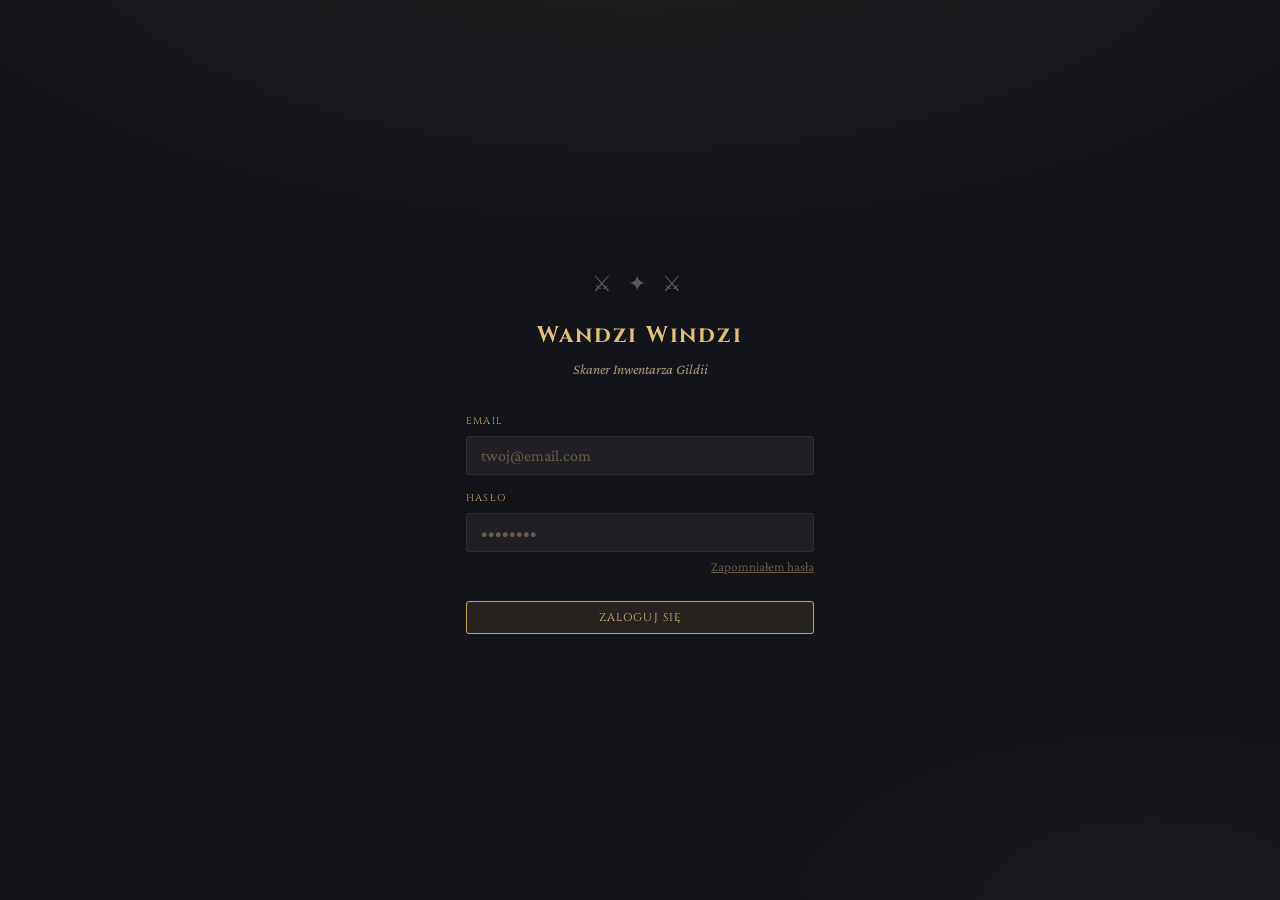
==== index.html @ 49ca959f "Update index.html" ====
<!DOCTYPE html>
<html lang="pl">
<head>
<meta charset="UTF-8">
<meta name="viewport" content="width=device-width, initial-scale=1.0">
<title>Wandzi Windzi — Skaner Inwentarza</title>
<link href="https://fonts.googleapis.com/css2?family=Cinzel:wght@400;600&family=Crimson+Pro:ital,wght@0,300;0,400;1,300&display=swap" rel="stylesheet">
<link rel="stylesheet" href="css/style.css">
</head>
<body>

<!-- ══ LOGIN SCREEN ══════════════════════════════════════════════════════════ -->
<div id="login-screen">
  <div class="login-box">
    <div class="emblem">⚔ ✦ ⚔</div>
    <h2>Wandzi Windzi</h2>
    <p class="tagline">Skaner Inwentarza Gildii</p>

    <div id="login-form">
      <div class="login-field">
        <label>Email</label>
        <input type="email" id="login-email" placeholder="twoj@email.com"
          onkeydown="if(event.key==='Enter') doLogin()">
      </div>
      <div class="login-field">
        <label>Hasło</label>
        <input type="password" id="login-pwd" placeholder="••••••••"
          onkeydown="if(event.key==='Enter') doLogin()">
        <span class="forgot-link" onclick="showForgot()">Zapomniałem hasła</span>
      </div>
      <button class="primary" style="width:100%;margin-top:0.5rem;" onclick="doLogin()">Zaloguj się</button>
      <div class="msg err" id="login-err"></div>
      <div class="msg ok"  id="login-ok"></div>
    </div>

    <div id="forgot-form" style="display:none;">
      <div class="login-field">
        <label>Twój email</label>
        <input type="email" id="forgot-email" placeholder="twoj@email.com"
          onkeydown="if(event.key==='Enter') doForgot()">
      </div>
      <button class="primary" style="width:100%;margin-top:0.5rem;" onclick="doForgot()">Wyślij link resetujący</button>
      <div class="msg ok"  id="forgot-ok"></div>
      <div class="msg err" id="forgot-err"></div>
      <span class="forgot-link" style="margin-top:0.8rem;display:block;" onclick="showLogin()">← Wróć do logowania</span>
    </div>

    <div id="reset-form" style="display:none;">
      <div class="login-field">
        <label>Nowe hasło</label>
        <input type="password" id="reset-pwd" placeholder="min. 6 znaków"
          onkeydown="if(event.key==='Enter') doReset()">
      </div>
      <button class="primary" style="width:100%;margin-top:0.5rem;" onclick="doReset()">Ustaw nowe hasło</button>
      <div class="msg ok"  id="reset-ok"></div>
      <div class="msg err" id="reset-err"></div>
    </div>
  </div>
</div>

<!-- ══ APP SCREEN ════════════════════════════════════════════════════════════ -->
<div id="app-screen" style="display:none;">

<div class="app-header" id="app-header" style="display:none;">
  <button class="burger-btn" onclick="App.toggleDrawer()" aria-label="Menu">☰</button>
  <div class="brand">
    <img src="https://i.ibb.co/cPNxs5v/logosfera.png" alt="" class="brand-logo">
    <div class="brand-text">
      <div class="brand-name">Wandzi Windzi</div>
      <div class="brand-tagline">Logosfera</div>
    </div>
  </div>
  <nav class="top-nav">
    <div class="top-nav-link" data-tab="gallery"  onclick="App.navTo('gallery')">⛬ Galeria</div>
    <div class="top-nav-link" data-tab="chars"    onclick="App.navTo('chars')">⚔ Postacie</div>
    <div class="top-nav-link" data-tab="sheet"    onclick="App.navTo('sheet')">◆ Surowce</div>
    <div class="top-nav-link" data-tab="timeline" onclick="App.navTo('timeline')">⧗ Oś czasu</div>
    <div class="top-nav-link admin-t" id="top-admin-link" style="display:none;"
      data-tab="admin" onclick="App.navTo('admin')">⚙ Admin</div>
  </nav>
  <div class="header-search">
    <input type="text" id="header-search-input" placeholder="Szukaj..."
      oninput="App.headerSearch(this.value)" autocomplete="off">
    <div id="header-search-results" class="header-search-results"></div>
  </div>
  <div class="header-user">
    <span class="header-user-name">Zalog. jako <strong id="user-display"></strong></span>
  </div>
</div>

<div class="drawer-overlay" id="drawer-overlay" onclick="App.closeDrawer()"></div>
<aside class="drawer" id="drawer">
  <div class="drawer-header">
    <div class="drawer-title">Menu</div>
    <button class="drawer-close" onclick="App.closeDrawer()" aria-label="Zamknij">×</button>
  </div>
  <nav class="drawer-nav">
    <div class="drawer-link" data-tab="gallery"  onclick="App.navTo('gallery')"><span class="drawer-link-icon">⛬</span> Galeria</div>
    <div class="drawer-link" data-tab="chars"    onclick="App.navTo('chars')"><span class="drawer-link-icon">⚔</span> Postacie</div>
    <div class="drawer-link" data-tab="sheet"    onclick="App.navTo('sheet')"><span class="drawer-link-icon">◆</span> Surowce</div>
    <div class="drawer-link" data-tab="timeline" onclick="App.navTo('timeline')"><span class="drawer-link-icon">⧗</span> Oś czasu</div>
    <div class="drawer-link admin-t" id="drawer-admin-link" style="display:none;"
      data-tab="admin" onclick="App.navTo('admin')"><span class="drawer-link-icon">⚙</span> Admin</div>
  </nav>
  <div class="drawer-footer">
    <div style="margin-bottom:6px;">Zalogowano jako <strong id="drawer-user-name" style="color:var(--gold-l);font-weight:400;"></strong></div>
    <div class="drawer-footer-link" onclick="doLogout()">↪ Wyloguj</div>
  </div>
</aside>

<div class="mobile-bottom-nav" id="mobile-bottom-nav" style="display:none;">
  <button data-tab="chars"    onclick="App.navTo('chars')"><span class="mn-icon">⚔</span><span>Postacie</span></button>
  <button data-tab="timeline" onclick="App.navTo('timeline')"><span class="mn-icon">⧗</span><span>Oś czasu</span></button>
  <button data-tab="sheet"    onclick="App.navTo('sheet')"><span class="mn-icon">◆</span><span>Surowce</span></button>
</div>

<div class="app">
  <header>
    <div style="width:180px;"></div>
    <div class="header-title"><p>Wandzi Windzi</p><h1>Skaner Inwentarza</h1></div>
    <div class="header-user">
      <span>Zalogowano jako <strong id="user-display-old"></strong></span>
      <button class="sm" onclick="doLogout()">Wyloguj</button>
    </div>
  </header>
  <nav>
    <div class="nav-tab active" onclick="switchTab('scan')">⟳ Skanuj</div>
    <div class="nav-tab"        onclick="switchTab('sheet')">⊞ Arkusz</div>
    <div class="nav-tab"        onclick="switchTab('chars')">⚔ Postacie</div>
    <div class="nav-tab"        onclick="switchTab('gallery')">⛬ Galeria</div>
    <div class="nav-tab admin-t" id="admin-nav-tab" style="display:none;" onclick="switchTab('admin')">⚙ Admin</div>
  </nav>

  <!-- ── SHEET ──────────────────────────────────────────────────────────── -->
  <div id="tab-sheet" class="tab-content">
    <h1 class="page-title">◆ Surowce</h1>
    <p class="page-subtitle">Inwentarz gildii i zapasy postaci</p>
 
    <div class="sheet-subtabs">
      <div class="sheet-subtab" data-view="scan" onclick="Sheet.switchView('scan')">⟳ Skanuj</div>
      <div class="sheet-subtab active" data-view="mine" onclick="Sheet.switchView('mine')">⚔ Moje</div>
      <div class="sheet-subtab" data-view="item" onclick="Sheet.switchView('item')">⌕ Surowiec</div>
      <div class="sheet-subtab" data-view="matrix" onclick="Sheet.switchView('matrix')">⊞ Macierz</div>
    </div>
 
    <!-- VIEW: SCAN (przeniesione z osobnej zakładki) -->
    <div id="sheet-view-scan" class="sheet-view" style="display:none;">
      <div class="panel">
        <div class="field">
          <label>Wybierz postać</label>
          <select id="char-select"><option value="">— wybierz —</option></select>
        </div>
      </div>
 
      <div class="section-label">Zrzuty ekranu</div>
      <div class="panel">
        <div class="upload-zone" id="upload-zone"
          onclick="document.getElementById('file-input').click()">
          <input type="file" id="file-input" accept="image/*" multiple
            style="display:none"
            onchange="Array.from(this.files).forEach(f => Scan.addImage(f)); this.value='';">
          <p><strong>Kliknij, przeciągnij lub wklej</strong> zrzuty ekranu (Ctrl+V)</p>
          <p style="font-size:0.82rem;margin-top:3px;">PNG, JPG, WebP · wiele plików naraz</p>
        </div>
        <div class="previews" id="previews"></div>
      </div>
 
      <div class="btn-row">
        <button class="primary" id="scan-btn" onclick="Scan.run()" disabled>⟳ Skanuj inwentarz</button>
        <button id="save-btn" onclick="Scan.save()" disabled>✓ Zapisz do bazy</button>
        <button id="csv-btn" onclick="Scan.copyCSV()" disabled>⎘ Kopiuj CSV</button>
      </div>
      <div class="status-bar">
        <div class="spinner" id="scan-spinner"></div>
        <span id="scan-status"></span>
      </div>
      <div class="msg ok"  id="scan-ok"></div>
      <div class="msg err" id="scan-err"></div>
 
      <div id="scan-results" style="display:none; margin-top:1.2rem;">
        <div class="section-label">Dopasowane</div>
        <div class="panel" style="padding:0;">
          <div class="results-hdr">
            <span>Przedmiot</span>
            <span style="text-align:right;">Ilość</span>
            <span>Kategoria</span>
          </div>
          <div id="results-body"></div>
        </div>
        <div id="unknown-wrap" style="display:none; margin-top:0.8rem;">
          <div class="section-label">Nierozpoznane — pominięto</div>
          <div class="panel" style="padding:0.7rem 1.2rem;">
            <p class="hint" style="margin-bottom:0.6rem;">
              Nie znaleziono w bazie surowców. Admin może dodać aliasy.
            </p>
            <div id="unknown-body"></div>
          </div>
        </div>
        <div id="rescan-wrap" style="display:none;margin-top:0.8rem;">
          <button class="warn-btn" onclick="Scan.rescan()">↺ Skanuj ponownie po dodaniu surowców</button>
        </div>
      </div>
    </div>
 
    <!-- VIEW: MINE -->
    <div id="sheet-view-mine" class="sheet-view">
      <div class="sheet-controls">
        <div class="search-wrap">
          <input type="text" id="mine-search-input" placeholder="Szukaj surowca..."
            oninput="clearTimeout(window._mst);window._mst=setTimeout(()=>{Sheet.mineSearch=this.value;Sheet.loadMine();},300)">
        </div>
        <button onclick="Sheet.loadMine()">↺ Odśwież</button>
        <button onclick="Sheet.exportCSV('mine')">↓ CSV</button>
      </div>
      <div class="cat-filter" id="mine-cat-filter"></div>
      <div class="status-bar">
        <div class="spinner" id="mine-spinner"></div>
        <span id="mine-status"></span>
      </div>
      <div id="mine-empty" class="empty-msg" style="display:none;"></div>
      <div id="mine-table-wrap" class="table-wrap" style="display:none;">
        <table><thead id="mine-head"></thead><tbody id="mine-body"></tbody></table>
      </div>
    </div>
 
    <!-- VIEW: ITEM -->
    <div id="sheet-view-item" class="sheet-view" style="display:none;">
      <div class="item-search-wrap">
        <input type="text" id="item-search-box" class="item-search-input"
          placeholder="Wpisz nazwę surowca... (min. 2 znaki)" autocomplete="off">
        <div id="item-search-results" class="item-search-results"></div>
      </div>
      <div class="status-bar">
        <div class="spinner" id="item-spinner"></div>
        <span id="item-status"></span>
      </div>
      <div id="item-holders-wrap"></div>
    </div>
 
    <!-- VIEW: MATRIX -->
    <div id="sheet-view-matrix" class="sheet-view" style="display:none;">
      <div class="sheet-controls">
        <div class="search-wrap">
          <input type="text" id="matrix-search-input" placeholder="Szukaj surowca..."
            oninput="clearTimeout(window._mxst);window._mxst=setTimeout(()=>{Sheet.matrixSearch=this.value;Sheet.loadMatrix();},300)">
        </div>
        <label class="matrix-toggle">
          <input type="checkbox" checked onchange="Sheet.matrixOnlyWithData=this.checked;Sheet.loadMatrix()">
          Tylko z danymi
        </label>
        <button onclick="Sheet.loadMatrix()">↺ Odśwież</button>
        <button onclick="Sheet.exportCSV('matrix')">↓ CSV</button>
      </div>
      <div class="filter-section">
        <div class="filter-label">Postacie:</div>
        <div class="cat-filter" id="matrix-char-filter"></div>
      </div>
      <div class="filter-section">
        <div class="filter-label">Kategoria:</div>
        <div class="cat-filter" id="matrix-cat-filter"></div>
      </div>
      <div class="filter-section" id="matrix-tag-section">
        <div class="filter-label">Tagi:</div>
        <div class="cat-filter" id="matrix-tag-filter"></div>
      </div>
      <div class="status-bar">
        <div class="spinner" id="matrix-spinner"></div>
        <span id="matrix-status"></span>
      </div>
      <div id="matrix-empty" class="empty-msg" style="display:none;"></div>
      <div id="matrix-table-wrap" class="table-wrap matrix-table" style="display:none;">
        <table><thead id="matrix-head"></thead><tbody id="matrix-body"></tbody></table>
      </div>
    </div>
  </div>

  <!-- ── CHARACTERS ──────────────────────────────────────────────────────── -->
  <div id="tab-chars" class="tab-content">
  <h1 class="page-title">⚔ Postacie</h1>

  <div class="panel" style="margin-bottom:1rem;">
    <div class="section-label" style="margin-bottom:0.8rem;">Dodaj postać</div>
    <div class="add-row">
      <input type="text" id="new-char-input" placeholder="Nazwa nowej postaci..."
        onkeydown="if(event.key==='Enter') Characters.add()">
      <button class="primary" onclick="Characters.add()">+ Dodaj</button>
    </div>
    <div class="msg ok"  id="char-ok"></div>
    <div class="msg err" id="char-err"></div>
  </div>

  <div class="section-label">Lista postaci</div>
  <div class="char-grid" id="char-grid"></div>
</div>

  <!-- ── GALLERY ─────────────────────────────────────────────────────────── -->
  <div id="tab-gallery" class="tab-content">
    <h1 class="page-title">⛬ Galeria postaci</h1>
    <p class="page-subtitle">Wszystkie dusze które przemierzają nasze królestwo</p>
    <div id="gallery-hero-wrap"></div>
    <div class="gallery-toolbar">
      <div class="search-wrap" style="flex:1;max-width:320px;">
        <input type="text" id="gallery-search" placeholder="Szukaj postaci, rodu, miejsca..."
          oninput="Gallery.setSearch(this.value)">
      </div>
      <div class="gallery-filter-group">
        <button class="cat-btn gallery-filter-btn active" data-filter="all"    onclick="Gallery.setFilter('all')">Wszystkie</button>
        <button class="cat-btn gallery-filter-btn"        data-filter="mine"   onclick="Gallery.setFilter('mine')">Moje</button>
        <button class="cat-btn gallery-filter-btn"        data-filter="public" onclick="Gallery.setFilter('public')">Publiczne</button>
      </div>
      <button onclick="Gallery.load()">↺ Odśwież</button>
    </div>
    <div class="status-bar"><span id="gallery-status"></span></div>
    <div id="gallery-grid" class="gallery-grid"></div>
  </div>

  <!-- ── TIMELINE ────────────────────────────────────────────────────────── -->
  <div id="tab-timeline" class="tab-content">
    <h1 class="page-title">⧗ Oś czasu gildii</h1>
    <p class="page-subtitle">Wspólna historia i ważne zdarzenia</p>
 
    <div id="timeline-filters"></div>
 
    <div class="status-bar"><span id="timeline-status"></span></div>
    <div id="timeline-events"></div>
  </div>

  <!-- ── ADMIN ───────────────────────────────────────────────────────────── -->
  <div id="tab-admin" class="tab-content">
    <div style="display:flex;align-items:center;justify-content:space-between;margin-bottom:1.2rem;flex-wrap:wrap;gap:8px;">
      <div class="admin-label" style="margin:0;flex:1;">Panel Administratora</div>
      <button class="sm" onclick="Admin.load()">↺ Odśwież</button>
    </div>
    <div class="msg ok"  id="admin-ok"></div>
    <div class="msg err" id="admin-err"></div>

    <div class="admin-tabs">
      <div class="admin-tab active" onclick="Admin.switchTab('owners')">Użytkownicy</div>
      <div class="admin-tab"        onclick="Admin.switchTab('items')">Surowce</div>
      <div class="admin-tab"        onclick="Admin.switchTab('inventory')">Inwentarz</div>
      <div class="admin-tab"        onclick="Admin.switchTab('calendar'); Admin.loadCalendar()">Kalendarz</div>
      <div class="admin-tab"        onclick="Admin.switchTab('profile'); Admin.loadProfile()">Mój profil</div>
      <div class="admin-tab"        onclick="Admin.switchTab('houses'); Houses.renderAdminTab()">Rody</div>
    </div>

    <div id="atab-owners" class="admin-content active">
      <div id="owners-list"></div>
      <div class="admin-label" style="margin-top:1.2rem;">Dodaj użytkownika</div>
      <div class="panel">
        <div class="row2">
          <div class="field"><label>Nazwa użytkownika</label><input type="text" id="new-owner-username" placeholder="np. Wandzia"></div>
          <div class="field"><label>Email</label><input type="email" id="new-owner-email" placeholder="email@..."></div>
        </div>
        <div class="row2" style="margin-top:0.8rem;">
          <div class="field"><label>Hasło</label><input type="password" id="new-owner-pwd" placeholder="min. 6 znaków"></div>
          <div class="field"><label>Rola</label><select id="new-owner-role"><option value="owner">Owner</option><option value="admin">Admin</option></select></div>
        </div>
        <div class="btn-row"><button class="warn-btn primary" onclick="Admin.createOwner()">+ Utwórz konto</button></div>
      </div>
    </div>

    <div id="atab-items" class="admin-content">
      <div class="sheet-controls" style="margin-bottom:0.8rem;">
        <div class="search-wrap"><input type="text" id="item-search" placeholder="Szukaj surowca..." oninput="Admin._renderItems()"></div>
        <select id="item-cat-filter" onchange="Admin._renderItems()"
          style="background:var(--bg3);border:1px solid var(--border);border-radius:3px;color:var(--text);font-family:'Crimson Pro',serif;font-size:0.92rem;padding:7px 11px;outline:none;">
          <option value="">Wszystkie kategorie</option>
        </select>
      </div>
      <div id="items-list" style="max-height:400px;overflow-y:auto;border:1px solid var(--border);border-radius:4px;"></div>
      <div class="admin-label" style="margin-top:1.2rem;">Dodaj surowiec</div>
      <div class="panel">
        <div class="row2">
          <div class="field"><label>Nazwa</label><input type="text" id="new-item-name" placeholder="np. Bryłka platyny"></div>
          <div class="field">
            <label>Kategoria</label>
            <select id="new-item-cat-select" onchange="Admin.onCatSelectChange()"><option value="">— wybierz kategorię —</option></select>
            <div id="new-item-cat-custom-wrap" style="display:none;margin-top:6px;">
              <input type="text" id="new-item-cat-custom" placeholder="Nazwa nowej kategorii (np. BROŃ)">
            </div>
          </div>
        </div>
        <div class="field" style="margin-top:0.8rem;"><label>Aliasy (oddzielone przecinkami)</label><input type="text" id="new-item-aliases" placeholder="np. Brylka platyny, Bryłka plat..."></div>
        <div class="row2" style="margin-top:0.8rem;">
          <div class="field"><label>Tagi (oddzielone przecinkami)</label><input type="text" id="new-item-tags" placeholder="np. craft-broń, pochodzenie-las"></div>
          <div class="field"><label>Jednostka (opcjonalnie)</label><input type="text" id="new-item-unit" placeholder="np. szt., kg, l"></div>
        </div>
        <div class="btn-row"><button class="warn-btn primary" onclick="Admin.createItem()">+ Dodaj surowiec</button></div>
      </div>
    </div>

    <div id="atab-inventory" class="admin-content">
      <div class="field" style="margin-bottom:1rem;max-width:300px;">
        <label>Wybierz postać</label>
        <select id="admin-char-select" onchange="Admin.loadInventory()"><option value="">— wybierz —</option></select>
      </div>
      <div id="admin-inv-wrap"></div>
    </div>

    <div id="atab-calendar" class="admin-content">
      <div class="admin-label">Kalendarz fantasy</div>
      <div class="panel">
        <p class="hint" style="margin-bottom:1rem;">Pozwala wyświetlać daty wydarzeń w "świecie gry" (np. "15 Kwietnika 3271").</p>
        <div class="field" style="margin-bottom:0.8rem;">
          <label><input type="checkbox" id="cal-enabled" style="margin-right:6px;accent-color:var(--gold);"> Włącz kalendarz fantasy</label>
        </div>
        <div class="field" style="margin-bottom:0.8rem;">
          <label>Nazwy 12 miesięcy (oddzielone przecinkami)</label>
          <textarea id="cal-months" rows="2" placeholder="Lutowik, Brzeźnik, Kwietnik..."></textarea>
        </div>
        <div class="row2">
          <div class="field"><label>Przesunięcie roku (offset)</label><input type="number" id="cal-offset" placeholder="np. 1245"><p class="hint">Rok 2026 + offset 1245 = 3271</p></div>
          <div class="field"><label>Sufiks ery (opcjonalnie)</label><input type="text" id="cal-suffix" placeholder="np. WG, n.e."></div>
        </div>
        <div class="btn-row"><button class="warn-btn primary" onclick="Admin.saveCalendar()">Zapisz kalendarz</button></div>
      </div>
    </div>

    <div id="atab-profile" class="admin-content">
      <div class="admin-label">Wyświetlane informacje</div>
      <div class="panel">
        <div class="row2">
          <div class="field"><label>Wyświetlana nazwa</label><input type="text" id="profile-display-name" placeholder="Pozostaw puste = nazwa loginu"><p class="hint">Widoczna w nagłówku aplikacji</p></div>
          <div class="field"><label>Wyświetlana rola</label><input type="text" id="profile-display-role" placeholder="np. Mistrz Gildii"><p class="hint">Widoczna przy nazwie w nagłówku</p></div>
        </div>
        <div class="btn-row"><button class="primary warn-btn" onclick="Admin.saveProfile()">Zapisz</button></div>
      </div>
    </div>

    <div id="atab-houses" class="admin-content"></div>
  </div>

  <!-- ── MODALS ──────────────────────────────────────────────────────────── -->

  <div id="item-edit-overlay" class="modal-overlay" onclick="if(event.target===this)Admin.closeItemEdit()">
    <div class="modal-box" style="max-width:520px;">
      <div class="modal-title" id="item-edit-title">Edytuj surowiec</div>
      <input type="hidden" id="item-edit-id">
      <div class="field">
        <label>Kategoria</label>
        <input type="text" id="item-edit-category" placeholder="np. METALE">
      </div>
      <div class="field" style="margin-top:0.8rem;">
        <label>Opis</label>
        <textarea id="item-edit-description" rows="3" placeholder="Opis surowca..."></textarea>
      </div>
      <div class="field" style="margin-top:0.8rem;">
        <label>Aliasy (oddzielone przecinkami)</label>
        <input type="text" id="item-edit-aliases">
      </div>
      <div class="field" style="margin-top:0.8rem;">
        <label>Tagi (oddzielone przecinkami)</label>
        <input type="text" id="item-edit-tags" placeholder="np. craft-broń, pochodzenie-las">
      </div>
      <div class="row2" style="margin-top:0.8rem;">
        <div class="field">
          <label>Kolejność wyświetlania</label>
          <input type="number" id="item-edit-order" placeholder="0">
          <p class="hint">Wyższe = wyżej na liście</p>
        </div>
        <div class="field">
          <label>Jednostka</label>
          <input type="text" id="item-edit-unit" placeholder="np. szt., kg">
        </div>
      </div>
      <div class="modal-actions">
        <button onclick="Admin.closeItemEdit()">Anuluj</button>
        <button class="primary warn-btn" onclick="Admin.saveItemEdit()">Zapisz</button>
      </div>
    </div>
  </div>

  <div id="house-picker-overlay" class="modal-overlay" onclick="if(event.target===this)Houses.closeModal()">
    <div class="modal-box">
      <div class="modal-title">⚜ Rody postaci</div>
      <p class="hint" style="margin-bottom:1rem;">Wybierz 0, 1 lub 2 rody.</p>
      <div id="house-picker-list" class="house-picker"></div>
      <div class="modal-actions">
        <button onclick="Houses.closeModal()">Anuluj</button>
        <button class="primary" onclick="Houses.saveModal()">Zapisz</button>
      </div>
      <div class="msg ok"  id="house-modal-ok"></div>
      <div class="msg err" id="house-modal-err"></div>
    </div>
  </div>

  <div id="house-edit-overlay" class="modal-overlay" onclick="if(event.target===this)Houses.closeEdit()">
    <div class="modal-box">
      <div class="modal-title">Edytuj ród</div>
      <input type="hidden" id="edit-house-id">
      <div class="row2">
        <div class="field"><label>Nazwa</label><input type="text" id="edit-house-name"></div>
        <div class="field"><label>Kolor</label><input type="color" id="edit-house-color" style="height:38px;width:100%;padding:2px 4px;background:var(--bg3);border:1px solid var(--border);border-radius:3px;cursor:pointer;"></div>
      </div>
      <div class="field" style="margin-top:0.8rem;"><label>Herb / emoji</label><input type="text" id="edit-house-heraldry" placeholder="np. 🐇"></div>
      <div class="field" style="margin-top:0.8rem;"><label>Opis</label><textarea id="edit-house-desc" rows="2"></textarea></div>
      <div class="modal-actions">
        <button onclick="Houses.closeEdit()">Anuluj</button>
        <button class="primary warn-btn" onclick="Houses.saveEdit()">Zapisz</button>
      </div>
      <div class="msg ok"  id="house-edit-ok"></div>
      <div class="msg err" id="house-edit-err"></div>
    </div>
  </div>

</div><!-- /.app -->
<footer>Dane przechowywane na wspólnym serwerze gildii · Wandzi Windzi</footer>
</div><!-- /#app-screen -->

<!-- ══ SCRIPTS ════════════════════════════════════════════════════════════════ -->
<script src="js/config.js"></script>
<script src="js/state.js"></script>
<script src="js/api.js"></script>
<script src="js/ui.js"></script>
<script src="js/auth.js"></script>
<script src="js/scan.js"></script>
<script src="js/sheet.js"></script>
<script src="js/characters.js"></script>
<script src="js/houses.js"></script>
<script src="js/gallery.js"></script>
<script src="js/timeline.js"></script>
<script src="js/admin.js"></script>
<script src="js/app.js"></script>

</body>
</html>
---- css/style.css ----
/* style.css — Wandzi Windzi inventory app styles */

:root {
  --bg: #13131a;
  --bg2: #1d1d28;
  --bg3: #262633;
  --bg4: #303040;
  --border: rgba(201,164,92,0.12);
  --border-h: rgba(201,164,92,0.35);
  --gold: #c9a45c;
  --gold-l: #e3bf78;
  --gold-d: rgba(201,164,92,0.1);
  --text: #e8e0d0;
  --text-d: #a89878;
  --text-m: #6a5d48;
  --ok: rgba(120,170,90,0.15);
  --ok-t: #95c46a;
  --ok-b: rgba(120,170,90,0.3);
  --err: rgba(190,80,80,0.15);
  --err-t: #d28080;
  --err-b: rgba(190,80,80,0.3);
  --warn: rgba(201,164,92,0.12);
  --warn-t: #c9a45c;
  --warn-b: rgba(201,164,92,0.3);
  --shadow: 0 4px 16px rgba(0,0,0,0.4);
  --shadow-lg: 0 12px 40px rgba(0,0,0,0.55);
}

*, *::before, *::after { box-sizing: border-box; margin: 0; padding: 0; }

body {
  background: var(--bg);
  color: var(--text);
  font-family: 'Crimson Pro', Georgia, serif;
  font-size: 17px;
  line-height: 1.6;
  min-height: 100vh;
  background-image:
    radial-gradient(ellipse 100% 60% at 50% -10%, rgba(201,164,92,0.08) 0%, transparent 65%),
    radial-gradient(ellipse 60% 40% at 90% 100%, rgba(201,164,92,0.04) 0%, transparent 60%);
  background-attachment: fixed;
}

.app { max-width: 1280px; margin: 0 auto; padding: 1.5rem 20px 4rem; }

/* ── Header ───────────────────────────────────────────────────────────────── */
header {
  display: flex; align-items: center; justify-content: space-between;
  padding-bottom: 1.2rem; border-bottom: 1px solid var(--border);
  margin-bottom: 1.5rem; flex-wrap: wrap; gap: 1rem;
}
.header-title { text-align: center; flex: 1; }
.header-title p { font-size: 0.8rem; letter-spacing: 0.15em; color: var(--text-d); margin-bottom: 0.15rem; }
.header-title h1 { font-family: 'Cinzel', serif; font-size: 1.7rem; font-weight: 600; color: var(--gold-l); letter-spacing: 0.08em; }
.header-user { display: flex; align-items: center; gap: 10px; font-size: 0.85rem; color: var(--text-d); }
.header-user strong { color: var(--gold); font-weight: 400; }

/* ── Login ────────────────────────────────────────────────────────────────── */
#login-screen { display: flex; align-items: center; justify-content: center; min-height: 100vh; }
.login-box { width: 100%; max-width: 380px; text-align: center; padding: 0 1rem; }
.login-box .emblem { font-size: 1.4rem; letter-spacing: 6px; opacity: 0.35; margin-bottom: 1rem; }
.login-box h2 { font-family: 'Cinzel', serif; font-size: 1.4rem; color: var(--gold-l); margin-bottom: 0.3rem; letter-spacing: 0.08em; }
.login-box .tagline { color: var(--text-d); font-size: 0.9rem; margin-bottom: 2rem; font-style: italic; }
.login-field { margin-bottom: 1rem; text-align: left; }
.login-field label { display: block; font-family: 'Cinzel', serif; font-size: 0.62rem; letter-spacing: 0.12em; color: var(--gold); text-transform: uppercase; margin-bottom: 0.4rem; }
.login-field input { width: 100%; background: rgba(255,255,255,0.05); border: 1px solid var(--border); border-radius: 3px; color: var(--text); font-family: 'Crimson Pro', serif; font-size: 1rem; padding: 10px 14px; outline: none; transition: border-color 0.15s; }
.login-field input:focus { border-color: var(--gold); }
.login-field input::placeholder { color: var(--text-m); }
.forgot-link { font-size: 0.82rem; color: var(--text-m); cursor: pointer; text-decoration: underline; display: block; text-align: right; margin-top: 4px; }
.forgot-link:hover { color: var(--gold-l); }

/* ── Navigation ───────────────────────────────────────────────────────────── */
nav { display: flex; border-bottom: 1px solid var(--border); margin-bottom: 1.5rem; flex-wrap: wrap; }
.nav-tab { font-family: 'Cinzel', serif; font-size: 0.7rem; letter-spacing: 0.1em; text-transform: uppercase; padding: 9px 18px; cursor: pointer; border-bottom: 2px solid transparent; color: var(--text-d); transition: all 0.15s; white-space: nowrap; }
.nav-tab.active { border-bottom-color: var(--gold); color: var(--gold-l); }
.nav-tab:hover:not(.active) { color: var(--text); }
.nav-tab.admin-t { color: var(--warn-t); }
.nav-tab.admin-t.active { border-bottom-color: var(--warn-t); }

/* ── Tab content ──────────────────────────────────────────────────────────── */
.tab-content { display: none; }
.tab-content.active { display: block; }

/* ── Shared components ────────────────────────────────────────────────────── */
.section-label { font-family: 'Cinzel', serif; font-size: 0.65rem; letter-spacing: 0.15em; color: var(--gold); text-transform: uppercase; margin-bottom: 0.6rem; display: flex; align-items: center; gap: 10px; }
.section-label::after { content: ''; flex: 1; height: 1px; background: var(--border); }

.panel { background: var(--bg2); border: 1px solid var(--border); border-radius: 4px; padding: 1.1rem 1.4rem; margin-bottom: 1.2rem; }

.field label { display: block; font-family: 'Cinzel', serif; font-size: 0.62rem; letter-spacing: 0.12em; color: var(--gold); text-transform: uppercase; margin-bottom: 0.4rem; }
.field input, .field select, .field textarea {
  width: 100%; background: var(--bg3); border: 1px solid var(--border);
  border-radius: 3px; color: var(--text); font-family: 'Crimson Pro', serif;
  font-size: 0.95rem; padding: 7px 11px; outline: none; transition: border-color 0.15s;
}
.field input:focus, .field select:focus, .field textarea:focus { border-color: var(--gold); }
.field input::placeholder { color: var(--text-m); }
.field select option { background: var(--bg2); }
.hint { font-size: 0.8rem; color: var(--text-m); margin-top: 3px; font-style: italic; }
.row2 { display: grid; grid-template-columns: 1fr 1fr; gap: 1rem; }
@media (max-width: 520px) { .row2 { grid-template-columns: 1fr; } }

/* ── Buttons ──────────────────────────────────────────────────────────────── */
button {
  font-family: 'Cinzel', serif; font-size: 0.7rem; letter-spacing: 0.1em;
  text-transform: uppercase; padding: 8px 18px; border-radius: 3px;
  border: 1px solid var(--border-h); background: transparent;
  color: var(--text); cursor: pointer; transition: all 0.15s;
}
button:hover { background: var(--gold-d); border-color: var(--gold); color: var(--gold-l); }
button:disabled { opacity: 0.3; cursor: not-allowed; pointer-events: none; }
button.primary { background: var(--gold-d); border-color: var(--gold); color: var(--gold-l); }
button.primary:hover { background: rgba(0,204,204,0.2); }
button.danger { border-color: var(--err-b); color: var(--err-t); }
button.danger:hover { background: var(--err); }
button.warn-btn { border-color: var(--warn-b); color: var(--warn-t); }
button.warn-btn:hover { background: var(--warn); }
button.sm { padding: 4px 10px; font-size: 0.62rem; }
.btn-row { display: flex; gap: 8px; flex-wrap: wrap; margin-top: 0.8rem; }

/* ── Status & messages ────────────────────────────────────────────────────── */
.status-bar { margin-top: 0.7rem; font-size: 0.88rem; color: var(--text-d); font-style: italic; min-height: 1.3rem; display: flex; align-items: center; gap: 8px; }
.spinner { width: 13px; height: 13px; border: 2px solid var(--border); border-top-color: var(--gold); border-radius: 50%; display: none; animation: spin 0.7s linear infinite; flex-shrink: 0; }
@keyframes spin { to { transform: rotate(360deg); } }
.msg { border-radius: 3px; padding: 0.6rem 1rem; font-size: 0.88rem; margin-top: 0.7rem; display: none; }
.msg.ok { background: var(--ok); border: 1px solid var(--ok-b); color: var(--ok-t); }
.msg.err { background: var(--err); border: 1px solid var(--err-b); color: var(--err-t); }

/* ── Upload zone ──────────────────────────────────────────────────────────── */
.upload-zone { border: 1px dashed var(--border-h); border-radius: 4px; padding: 1.8rem 1rem; text-align: center; cursor: pointer; transition: all 0.2s; background: var(--bg3); }
.upload-zone:hover, .upload-zone.drag { border-color: var(--gold); background: var(--gold-d); }
.upload-zone p { color: var(--text-d); font-size: 0.92rem; }
.previews { display: flex; flex-wrap: wrap; gap: 8px; margin-top: 0.8rem; }
.preview-item { position: relative; }
.preview-item img { height: 80px; border-radius: 3px; border: 1px solid var(--border); display: block; }
.preview-item .rm { position: absolute; top: -5px; right: -5px; width: 18px; height: 18px; border-radius: 50%; padding: 0; font-size: 10px; line-height: 1; border: 1px solid var(--border-h); background: var(--bg2); color: var(--text-d); cursor: pointer; font-family: sans-serif; }

/* ── Scan results ─────────────────────────────────────────────────────────── */
.results-hdr { display: grid; grid-template-columns: 1fr 70px 130px; gap: 6px; padding: 5px 10px; font-family: 'Cinzel', serif; font-size: 0.6rem; letter-spacing: 0.08em; color: var(--text-m); text-transform: uppercase; border-bottom: 1px solid var(--border); }
.result-row { display: grid; grid-template-columns: 1fr 70px 130px; gap: 6px; padding: 6px 10px; border-bottom: 1px solid rgba(133,214,242,0.07); font-size: 0.9rem; align-items: center; }
.result-row:last-child { border-bottom: none; }
.qty { text-align: right; color: var(--gold-l); font-weight: 300; }
.sub-name { font-size: 0.78rem; color: var(--text-d); }
.cat-cell { font-size: 0.8rem; color: var(--text-m); }

/* ── Sheet ────────────────────────────────────────────────────────────────── */
.sheet-controls { display: flex; gap: 10px; align-items: center; margin-bottom: 1rem; flex-wrap: wrap; }
.search-wrap { flex: 1; min-width: 180px; position: relative; }
.search-wrap input { width: 100%; background: var(--bg3); border: 1px solid var(--border); border-radius: 3px; color: var(--text); font-family: 'Crimson Pro', serif; font-size: 0.92rem; padding: 7px 11px 7px 30px; outline: none; }
.search-wrap input:focus { border-color: var(--gold); }
.search-wrap::before { content: '⌕'; position: absolute; left: 9px; top: 50%; transform: translateY(-50%); color: var(--text-m); font-size: 15px; pointer-events: none; }
.cat-filter { display: flex; gap: 6px; flex-wrap: wrap; margin-bottom: 0.8rem; }
.cat-btn { font-family: 'Cinzel', serif; font-size: 0.58rem; letter-spacing: 0.08em; text-transform: uppercase; padding: 4px 10px; border-radius: 2px; border: 1px solid var(--border); background: transparent; color: var(--text-m); cursor: pointer; transition: all 0.12s; }
.cat-btn:hover { border-color: var(--gold); color: var(--gold); }
.cat-btn.active { background: var(--gold-d); border-color: var(--gold); color: var(--gold-l); }
.table-wrap { overflow-x: auto; border: 1px solid var(--border); border-radius: 4px; }
table { width: 100%; border-collapse: collapse; font-size: 0.88rem; }
thead th { font-family: 'Cinzel', serif; font-size: 0.6rem; letter-spacing: 0.07em; text-transform: uppercase; color: var(--gold); padding: 7px 10px; text-align: left; background: var(--bg2); border-bottom: 1px solid var(--border); white-space: nowrap; cursor: pointer; user-select: none; }
thead th:hover { color: var(--gold-l); }
thead th.sorted { color: var(--gold-l); }
.sort-arr { margin-left: 3px; opacity: 0.5; font-size: 0.65rem; }
thead th.sorted .sort-arr { opacity: 1; }
tbody tr { border-bottom: 1px solid rgba(133,214,242,0.07); }
tbody tr:last-child { border-bottom: none; }
tbody tr:hover { background: var(--bg3); }
tbody td { padding: 5px 10px; color: var(--text); }
tbody td.num { text-align: right; color: var(--gold-l); font-weight: 300; }
.empty-row td { text-align: center; color: var(--text-m); font-style: italic; padding: 2rem; }

/* ── Characters ───────────────────────────────────────────────────────────── */
.char-grid { display: flex; flex-direction: column; gap: 6px; margin-bottom: 1rem; }
.char-card { background: var(--bg3); border: 1px solid var(--border); border-radius: 4px; padding: 10px 14px; display: flex; align-items: center; justify-content: space-between; gap: 12px; }
.char-name { font-size: 1rem; }
.char-owner { font-size: 0.78rem; color: var(--text-m); font-style: italic; }
.add-row { display: flex; gap: 8px; margin-top: 0.5rem; }
.add-row input { flex: 1; background: var(--bg3); border: 1px solid var(--border); border-radius: 3px; color: var(--text); font-family: 'Crimson Pro', serif; font-size: 0.95rem; padding: 7px 11px; outline: none; }
.add-row input:focus { border-color: var(--gold); }
.char-card > div:last-child { flex-shrink: 0; }

/* ── Admin ────────────────────────────────────────────────────────────────── */
.admin-label { font-family: 'Cinzel', serif; font-size: 0.65rem; letter-spacing: 0.15em; color: var(--warn-t); text-transform: uppercase; margin-bottom: 0.6rem; display: flex; align-items: center; gap: 10px; }
.admin-label::after { content: ''; flex: 1; height: 1px; background: var(--warn-b); }
.admin-tabs { display: flex; border-bottom: 1px solid var(--warn-b); margin-bottom: 1.2rem; flex-wrap: wrap; }
.admin-tab { font-family: 'Cinzel', serif; font-size: 0.65rem; letter-spacing: 0.1em; text-transform: uppercase; padding: 7px 14px; cursor: pointer; border-bottom: 2px solid transparent; color: var(--text-m); transition: all 0.15s; }
.admin-tab.active { border-bottom-color: var(--warn-t); color: var(--warn-t); }
.admin-content { display: none; }
.admin-content.active { display: block; }
.owner-row, .item-row { display: flex; align-items: center; justify-content: space-between; padding: 8px 12px; background: var(--bg3); border: 1px solid var(--border); border-radius: 3px; margin-bottom: 6px; gap: 8px; flex-wrap: wrap; }
.owner-info, .item-info { flex: 1; }
.owner-name { font-size: 0.95rem; }
.owner-meta, .item-cat { font-size: 0.78rem; color: var(--text-m); font-style: italic; }
.owner-actions, .item-actions { display: flex; gap: 6px; flex-wrap: wrap; }
.inline-edit { width: 65px; background: var(--bg3); border: 1px solid var(--gold); border-radius: 2px; color: var(--text); font-size: 0.85rem; padding: 2px 5px; text-align: right; outline: none; font-family: 'Crimson Pro', serif; }
td.editable { cursor: pointer; position: relative; }
td.editable:hover { background: rgba(0,204,204,0.06); }
td.editable:hover::after { content: '✎'; position: absolute; right: 4px; top: 50%; transform: translateY(-50%); font-size: 0.65rem; color: var(--text-m); }

footer { margin-top: 3rem; text-align: center; font-size: 0.78rem; color: var(--text-m); font-style: italic; border-top: 1px solid var(--border); padding-top: 1.2rem; }

/* ── Sheet subtabs ────────────────────────────────────────────────────────── */
.sheet-subtabs{display:flex;border-bottom:1px solid var(--border);margin-bottom:1rem;gap:2px;}
.sheet-subtab{font-family:'Cinzel',serif;font-size:0.68rem;letter-spacing:0.08em;text-transform:uppercase;padding:8px 16px;cursor:pointer;border-bottom:2px solid transparent;color:var(--text-d);transition:all 0.12s;}
.sheet-subtab.active{border-bottom-color:var(--gold);color:var(--gold-l);}
.sheet-subtab:hover:not(.active){color:var(--text);}
.empty-msg{padding:2rem;text-align:center;color:var(--text-m);font-style:italic;border:1px dashed var(--border);border-radius:4px;}
.matrix-toggle{display:flex;align-items:center;gap:5px;font-size:0.82rem;color:var(--text-d);cursor:pointer;}
.matrix-toggle input{cursor:pointer;accent-color:var(--gold);}
.filter-section{display:flex;align-items:center;gap:10px;margin-bottom:6px;flex-wrap:wrap;}
.filter-label{font-family:'Cinzel',serif;font-size:0.6rem;letter-spacing:0.1em;text-transform:uppercase;color:var(--text-m);min-width:75px;}
.matrix-table{position:relative;}
.matrix-table th.sticky-col,.matrix-table td.sticky-col{position:sticky;left:0;background:var(--bg2);z-index:2;border-right:1px solid var(--border);}
.matrix-table thead th.sticky-col{z-index:3;background:rgba(15,3,20,0.95);}
.tag-badges{margin-left:6px;}
.tag-mini{display:inline-block;font-size:0.62rem;padding:1px 6px;background:var(--gold-d);color:var(--gold-l);border-radius:8px;margin-left:2px;font-family:'Cinzel',serif;letter-spacing:0.04em;}
.item-search-wrap{position:relative;margin-bottom:1rem;}
.item-search-input{width:100%;background:var(--bg3);border:1px solid var(--border);border-radius:3px;color:var(--text);font-family:'Crimson Pro',serif;font-size:1rem;padding:10px 14px;outline:none;}
.item-search-input:focus{border-color:var(--gold);}
.item-search-results{max-height:300px;overflow-y:auto;border:1px solid var(--border);border-radius:3px;margin-top:4px;background:var(--bg2);}
.item-search-results:empty{display:none;}
.item-suggest{padding:8px 12px;cursor:pointer;border-bottom:1px solid var(--border);transition:background 0.1s;}
.item-suggest:last-child{border-bottom:none;}
.item-suggest:hover{background:var(--gold-d);}
.item-summary{display:flex;align-items:center;justify-content:space-between;padding:1rem 1.2rem;background:var(--bg2);border:1px solid var(--border);border-radius:4px;margin-bottom:1rem;}
.item-summary-name{font-family:'Cinzel',serif;font-size:1.1rem;color:var(--gold-l);letter-spacing:0.05em;}
.item-summary-meta{font-size:0.78rem;color:var(--text-m);margin-top:3px;}
.item-summary-total{text-align:right;font-family:'Cinzel',serif;font-size:1.6rem;color:var(--gold);font-weight:300;line-height:1;}
.item-summary-label{font-size:0.62rem;letter-spacing:0.1em;text-transform:uppercase;color:var(--text-m);margin-top:4px;}
.holders-list{display:flex;flex-direction:column;gap:4px;}
.holder-row{display:grid;grid-template-columns:200px 1fr 90px;gap:12px;align-items:center;padding:7px 12px;background:var(--bg3);border:1px solid var(--border);border-radius:3px;}
.holder-bar-wrap{height:6px;background:var(--bg2);border-radius:3px;overflow:hidden;}
.holder-bar{height:100%;background:linear-gradient(90deg,var(--gold-d),var(--gold));border-radius:3px;transition:width 0.3s;}
.holder-qty{text-align:right;color:var(--gold-l);font-family:'Cinzel',serif;font-size:0.95rem;font-weight:300;}
@media (max-width: 600px){.holder-row{grid-template-columns:1fr 60px;}.holder-bar-wrap{display:none;}}

/* ── Modals ───────────────────────────────────────────────────────────────── */
.modal-overlay{display:none;position:fixed;inset:0;background:rgba(0,0,0,0.65);z-index:200;align-items:center;justify-content:center;padding:1.5rem;}
.modal-overlay.open{display:flex;}
.modal-box{background:var(--bg2);border:1px solid var(--border);border-radius:6px;padding:1.5rem;max-width:480px;width:100%;max-height:80vh;display:flex;flex-direction:column;}
.modal-title{font-family:'Cinzel',serif;font-size:0.9rem;color:var(--gold-l);letter-spacing:0.06em;margin-bottom:1rem;}
.modal-actions{display:flex;justify-content:flex-end;gap:8px;margin-top:1rem;}
.char-picker-list{flex:1;overflow-y:auto;border:1px solid var(--border);border-radius:3px;padding:6px;}
.char-pick-row{display:flex;align-items:center;gap:10px;padding:6px 10px;cursor:pointer;border-radius:3px;transition:background 0.1s;}
.char-pick-row:hover{background:var(--bg3);}
.char-pick-row input{accent-color:var(--gold);cursor:pointer;}

/* ── Gallery ──────────────────────────────────────────────────────────────── */
.gallery-toolbar{display:flex;align-items:center;gap:12px;margin-bottom:1.2rem;flex-wrap:wrap;padding:12px 14px;background:var(--bg2);border:1px solid var(--border);border-radius:6px;}
.gallery-filter-group { display: flex; gap: 4px; }
.gallery-filter-btn { font-family: 'Cinzel', serif; font-size: 0.62rem; letter-spacing: 0.08em; }
.gallery-grid{display:grid;grid-template-columns:repeat(auto-fill,minmax(280px,1fr));gap:16px;}
.gal-card{position:relative;display:flex;flex-direction:column;align-items:center;text-align:center;padding:1.8rem 1.4rem 1.4rem;background:var(--bg2);border:1px solid var(--border);border-radius:8px;color:var(--text);text-decoration:none;transition:all 0.2s ease-out;overflow:hidden;}
.gal-card::before{content:'';position:absolute;top:0;left:0;right:0;height:3px;background:linear-gradient(90deg,transparent,var(--gold),transparent);opacity:0;transition:opacity 0.2s;}
.gal-card:hover{border-color:var(--gold);transform:translateY(-4px);box-shadow:var(--shadow-lg);}
.gal-card:hover::before{opacity:1;}
.gal-avatar{width:96px;height:96px;border-radius:50%;border:2px solid var(--gold-d);object-fit:cover;margin-bottom:14px;transition:all 0.2s;}
.gal-avatar-placeholder{display:flex;align-items:center;justify-content:center;font-family:'Cinzel',serif;font-size:2.2rem;color:var(--text-m);background:var(--bg3);}
.gal-name{font-family:'Cinzel',serif;font-size:1.15rem;color:var(--gold-l);letter-spacing:0.05em;margin-bottom:4px;}
.gal-owner{font-size:0.78rem;color:var(--text-m);font-style:italic;margin-bottom:12px;}
.gal-meta{display:flex;flex-direction:column;gap:4px;width:100%;margin-bottom:12px;padding-top:12px;border-top:1px solid var(--border);}
.gal-meta:empty{display:none;}
.gal-meta-row{font-size:0.85rem;color:var(--text-d);text-align:center;}
.gal-quote{margin-top:8px;font-size:0.88rem;color:var(--text);font-style:italic;line-height:1.55;border-top:1px solid var(--border);padding-top:12px;width:100%;position:relative;}
.gal-quote::before{content:'"';font-family:'Cinzel',serif;font-size:1.6rem;color:var(--gold);opacity:0.5;display:block;line-height:0.5;margin-bottom:4px;}
.gal-quote-src{margin-top:6px;font-size:0.72rem;color:var(--text-m);font-style:normal;font-family:'Cinzel',serif;letter-spacing:0.05em;}
.gal-privacy{position:absolute;top:10px;right:12px;font-size:0.85rem;opacity:0.5;}
@keyframes cardFadeIn{from{opacity:0;transform:translateY(15px);}to{opacity:1;transform:translateY(0);}}
.gal-card{animation:cardFadeIn 0.4s ease-out backwards;}
.gal-card:nth-child(1){animation-delay:0.05s}.gal-card:nth-child(2){animation-delay:0.1s}
.gal-card:nth-child(3){animation-delay:0.15s}.gal-card:nth-child(4){animation-delay:0.2s}
.gal-card:nth-child(5){animation-delay:0.25s}.gal-card:nth-child(6){animation-delay:0.3s}

/* ── Gallery hero ────────────────────────────────────────────────────────── */
.gallery-hero{display:grid;grid-template-columns:auto 1fr;gap:2rem;background:linear-gradient(135deg,var(--bg2),var(--bg3));border:1px solid var(--border);border-radius:8px;padding:2rem;margin-bottom:1.8rem;position:relative;overflow:hidden;box-shadow:var(--shadow);}
.gallery-hero::before{content:'';position:absolute;top:-50%;right:-20%;width:60%;height:200%;background:radial-gradient(ellipse,var(--gold-d),transparent 70%);pointer-events:none;}
.hero-label{font-family:'Cinzel',serif;font-size:0.65rem;letter-spacing:0.18em;text-transform:uppercase;color:var(--gold);margin-bottom:8px;}
.hero-avatar{width:140px;height:140px;border-radius:50%;border:3px solid var(--gold);object-fit:cover;flex-shrink:0;box-shadow:0 4px 20px rgba(201,164,92,0.2);}
.hero-avatar-placeholder{width:140px;height:140px;border-radius:50%;border:3px solid var(--border-h);background:var(--bg3);display:flex;align-items:center;justify-content:center;font-family:'Cinzel',serif;font-size:3.5rem;color:var(--text-m);flex-shrink:0;}
.hero-content{display:flex;flex-direction:column;justify-content:center;min-width:0;position:relative;}
.hero-name{font-family:'Cinzel',serif;font-size:2rem;color:var(--gold-l);letter-spacing:0.05em;margin-bottom:4px;line-height:1.1;}
.hero-meta{font-size:0.92rem;color:var(--text-d);margin-bottom:1rem;font-style:italic;}
.hero-quote{font-size:1.05rem;color:var(--text);font-style:italic;line-height:1.6;border-left:3px solid var(--gold);padding-left:16px;margin-bottom:0.8rem;}
.hero-quote-source{font-size:0.8rem;color:var(--text-m);font-family:'Cinzel',serif;letter-spacing:0.06em;font-style:normal;margin-top:6px;padding-left:16px;}
.hero-link{display:inline-block;margin-top:12px;font-family:'Cinzel',serif;font-size:0.7rem;letter-spacing:0.1em;text-transform:uppercase;color:var(--gold-l);text-decoration:none;border:1px solid var(--gold);background:var(--gold-d);padding:7px 16px;border-radius:3px;align-self:flex-start;transition:all 0.15s;}
.hero-link:hover{background:rgba(201,164,92,0.2);}

/* ── New layout: burger + top nav ────────────────────────────────────────── */
.app-header{position:sticky;top:0;z-index:50;background:rgba(19,19,26,0.92);backdrop-filter:blur(12px);-webkit-backdrop-filter:blur(12px);border-bottom:1px solid var(--border);padding:12px 20px;display:flex;align-items:center;gap:14px;}
.burger-btn{background:transparent;border:1px solid var(--border);color:var(--text);width:40px;height:40px;border-radius:4px;cursor:pointer;display:flex;align-items:center;justify-content:center;font-size:1.1rem;padding:0;flex-shrink:0;transition:all 0.15s;}
.burger-btn:hover{border-color:var(--gold);color:var(--gold-l);background:var(--gold-d);}
.brand{display:flex;align-items:center;gap:10px;flex:1;min-width:0;}
.brand-logo{width:32px;height:32px;border-radius:50%;flex-shrink:0;border:1px solid var(--gold-d);}
.brand-text{display:flex;flex-direction:column;line-height:1.1;min-width:0;}
.brand-name{font-family:'Cinzel',serif;font-size:0.95rem;letter-spacing:0.08em;color:var(--gold-l);white-space:nowrap;overflow:hidden;text-overflow:ellipsis;}
.brand-tagline{font-size:0.7rem;color:var(--text-m);font-style:italic;}
.header-search{position:relative;max-width:280px;flex:1;}
.header-search input{width:100%;background:var(--bg2);border:1px solid var(--border);border-radius:20px;color:var(--text);font-family:'Crimson Pro',serif;font-size:0.88rem;padding:7px 12px 7px 32px;outline:none;transition:all 0.15s;}
.header-search input:focus{border-color:var(--gold);background:var(--bg3);box-shadow:0 0 0 3px var(--gold-d);}
.header-search::before{content:'⌕';position:absolute;left:11px;top:50%;transform:translateY(-50%);color:var(--text-m);font-size:0.95rem;}
.header-search-results{position:absolute;top:calc(100% + 4px);left:0;right:0;background:var(--bg2);border:1px solid var(--border);border-radius:6px;max-height:360px;overflow-y:auto;box-shadow:var(--shadow-lg);z-index:60;}
.header-search-results:empty{display:none;}
.search-result{padding:8px 12px;cursor:pointer;border-bottom:1px solid var(--border);font-size:0.88rem;color:var(--text);text-decoration:none;display:block;transition:background 0.1s;}
.search-result:last-child{border-bottom:none;}
.search-result:hover{background:var(--gold-d);color:var(--gold-l);}
.search-result-meta{font-size:0.75rem;color:var(--text-m);margin-top:2px;}
.header-user{display:flex;align-items:center;gap:10px;flex-shrink:0;}
.header-user-name{font-size:0.85rem;color:var(--text-d);}
.header-user-name strong{color:var(--gold-l);font-weight:400;}

/* ── Drawer ───────────────────────────────────────────────────────────────── */
.drawer-overlay{position:fixed;inset:0;background:rgba(0,0,0,0.5);backdrop-filter:blur(2px);z-index:100;opacity:0;pointer-events:none;transition:opacity 0.2s;}
.drawer-overlay.open{opacity:1;pointer-events:auto;}
.drawer{position:fixed;top:0;left:0;bottom:0;width:280px;background:var(--bg2);border-right:1px solid var(--border);z-index:101;transform:translateX(-100%);transition:transform 0.25s ease-out;display:flex;flex-direction:column;overflow-y:auto;}
.drawer.open{transform:translateX(0);}
.drawer-header{padding:16px 20px;border-bottom:1px solid var(--border);display:flex;align-items:center;justify-content:space-between;}
.drawer-title{font-family:'Cinzel',serif;font-size:0.85rem;letter-spacing:0.1em;color:var(--gold-l);}
.drawer-close{background:transparent;border:none;color:var(--text-d);font-size:1.4rem;cursor:pointer;padding:0;width:28px;height:28px;display:flex;align-items:center;justify-content:center;border-radius:4px;transition:all 0.12s;}
.drawer-close:hover{background:var(--bg3);color:var(--text);}
.drawer-nav{padding:12px 0;flex:1;}
.drawer-link{display:flex;align-items:center;gap:14px;padding:11px 20px;color:var(--text);cursor:pointer;font-family:'Cinzel',serif;font-size:0.78rem;letter-spacing:0.08em;text-transform:uppercase;border-left:3px solid transparent;transition:all 0.15s;}
.drawer-link:hover{background:var(--bg3);color:var(--gold-l);}
.drawer-link.active{background:var(--gold-d);color:var(--gold-l);border-left-color:var(--gold);}
.drawer-link-icon{font-size:1.1rem;width:22px;text-align:center;}
.drawer-divider{height:1px;background:var(--border);margin:8px 16px;}
.drawer-footer{padding:12px 20px;border-top:1px solid var(--border);font-size:0.78rem;color:var(--text-m);}
.drawer-footer-link{display:block;padding:6px 0;color:var(--text-d);cursor:pointer;transition:color 0.12s;}
.drawer-footer-link:hover{color:var(--err-t);}

.app header{display:none;}
.app nav{display:none;}

.page-title{font-family:'Cinzel',serif;font-size:1.6rem;color:var(--gold-l);letter-spacing:0.08em;margin:1.5rem 0 0.3rem;}
.page-subtitle{color:var(--text-d);font-size:0.92rem;margin-bottom:1.5rem;font-style:italic;}

/* ── Top navigation ───────────────────────────────────────────────────────── */
.top-nav{display:flex;align-items:center;gap:2px;margin-left:auto;margin-right:12px;}
.top-nav-link{padding:7px 14px;font-family:'Cinzel',serif;font-size:0.72rem;letter-spacing:0.08em;text-transform:uppercase;color:var(--text-d);cursor:pointer;border-radius:4px;border:1px solid transparent;transition:all 0.15s;white-space:nowrap;display:inline-flex;align-items:center;gap:6px;}
.top-nav-link:hover{color:var(--gold-l);background:var(--bg3);}
.top-nav-link.active{color:var(--gold-l);background:var(--gold-d);border-color:var(--border-h);}
@media (max-width: 900px){.top-nav{display:none;}}
@media (min-width: 901px){.burger-btn{display:none;}}

/* ── Mobile bottom nav ───────────────────────────────────────────────────── */
.mobile-bottom-nav{display:none;position:fixed;bottom:0;left:0;right:0;background:rgba(19,19,26,0.95);backdrop-filter:blur(12px);border-top:1px solid var(--border);z-index:50;padding:6px;}
.mobile-bottom-nav button{flex:1;background:transparent;border:none;color:var(--text-d);padding:8px;font-family:'Cinzel',serif;font-size:0.6rem;letter-spacing:0.06em;text-transform:uppercase;cursor:pointer;display:flex;flex-direction:column;align-items:center;gap:3px;border-radius:3px;transition:all 0.12s;}
.mobile-bottom-nav button.active{color:var(--gold-l);background:var(--gold-d);}
.mobile-bottom-nav button .mn-icon{font-size:1.2rem;}
@media (max-width: 768px){
  .mobile-bottom-nav{display:flex;}
  body{padding-bottom:56px;}
  .header-search{display:none;}
  .header-user-name{display:none;}
  .gallery-hero{grid-template-columns:1fr;text-align:center;padding:1.5rem;}
  .hero-avatar,.hero-avatar-placeholder{margin:0 auto;width:110px;height:110px;font-size:2.5rem;}
  .hero-quote{border-left:none;padding-left:0;text-align:center;}
  .hero-quote-source{padding-left:0;}
  .hero-link{align-self:center;}
  .gallery-grid{grid-template-columns:1fr;gap:12px;}
  .page-title{font-size:1.3rem;}
  .app{padding:0 12px 4rem;}
  .app-header{padding:10px 12px;}
}
@media (max-width: 480px){.brand-tagline{display:none;}.brand-name{font-size:0.82rem;}}

/* ── Houses ───────────────────────────────────────────────────────────────── */
.house-badge{display:inline-flex;align-items:center;gap:4px;font-family:'Cinzel',serif;font-size:0.62rem;letter-spacing:0.06em;padding:2px 8px;border-radius:10px;border:1px solid currentColor;opacity:0.85;white-space:nowrap;}
.house-badges{display:flex;flex-wrap:wrap;gap:4px;margin-top:4px;}
.house-picker{display:flex;flex-direction:column;gap:6px;padding:4px 0;}
.house-pick-row{display:flex;align-items:center;gap:10px;padding:7px 10px;border-radius:3px;cursor:pointer;border:1px solid var(--border);transition:background 0.1s;}
.house-pick-row:hover{background:var(--bg3);}
.house-dot{width:10px;height:10px;border-radius:50%;flex-shrink:0;}
.house-row{display:flex;align-items:center;gap:12px;padding:9px 12px;background:var(--bg3);border:1px solid var(--border);border-radius:3px;margin-bottom:6px;}
.house-dot-lg{width:16px;height:16px;border-radius:50%;flex-shrink:0;}
.house-info{flex:1;min-width:0;}
.house-name{font-size:0.95rem;}
.house-desc{font-size:0.78rem;color:var(--text-m);font-style:italic;margin-top:1px;}
.house-actions{display:flex;gap:6px;}

/* ── Timeline ─────────────────────────────────────────────────────────────── */
.tl-filters{display:flex;gap:10px;flex-wrap:wrap;align-items:flex-end;padding:14px 16px;background:var(--bg2);border:1px solid var(--border);border-radius:6px;margin-bottom:1.2rem;}
.tl-filter-group{display:flex;flex-direction:column;gap:4px;min-width:0;flex:1;}
.tl-filter-label{font-family:'Cinzel',serif;font-size:0.58rem;letter-spacing:0.1em;text-transform:uppercase;color:var(--text-m);}
.tl-filter-group select,.tl-filter-group input{background:var(--bg3);border:1px solid var(--border);border-radius:3px;color:var(--text);font-family:'Crimson Pro',serif;font-size:0.9rem;padding:7px 10px;outline:none;width:100%;}
.tl-filter-group select:focus,.tl-filter-group input:focus{border-color:var(--gold);}
.tl-filter-actions{display:flex;gap:6px;align-items:flex-end;}
.tl-year{margin-bottom:2rem;}
.tl-year-label{font-family:'Cinzel',serif;font-size:0.8rem;letter-spacing:0.12em;color:var(--gold);text-transform:uppercase;margin-bottom:0.8rem;padding-bottom:6px;border-bottom:1px solid var(--border);}
.tl-year-events{position:relative;padding-left:28px;}
.tl-year-events::before{content:'';position:absolute;left:8px;top:0;bottom:0;width:1px;background:var(--border);}
.tl-event{position:relative;margin-bottom:12px;}
.tl-event-dot{position:absolute;left:-24px;top:14px;width:11px;height:11px;border-radius:50%;background:var(--gold);border:2px solid var(--bg);flex-shrink:0;}
.tl-event-card{background:var(--bg2);border:1px solid var(--border);border-radius:6px;padding:12px 16px;transition:border-color 0.15s;}
.tl-event-card:hover{border-color:var(--border-h);}
.tl-event-header{display:flex;align-items:center;gap:8px;flex-wrap:wrap;margin-bottom:6px;}
.tl-char-link{display:flex;align-items:center;gap:8px;text-decoration:none;color:var(--text);transition:color 0.12s;}
.tl-char-link:hover{color:var(--gold-l);}
.tl-avatar{width:28px;height:28px;border-radius:50%;border:1px solid var(--border);object-fit:cover;flex-shrink:0;}
.tl-avatar-placeholder{display:flex;align-items:center;justify-content:center;font-family:'Cinzel',serif;font-size:0.75rem;background:var(--bg3);color:var(--text-m);}
.tl-char-name{font-family:'Cinzel',serif;font-size:0.82rem;letter-spacing:0.05em;}
.tl-house-badges{display:flex;gap:4px;flex-wrap:wrap;}
.tl-house-badge{display:inline-flex;align-items:center;gap:3px;font-family:'Cinzel',serif;font-size:0.58rem;letter-spacing:0.05em;padding:1px 7px;border-radius:8px;border:1px solid currentColor;white-space:nowrap;opacity:0.85;}
.tl-event-date{margin-bottom:4px;}
.tl-date-alt{font-family:'Cinzel',serif;font-size:0.78rem;color:var(--gold-l);background:var(--gold-d);padding:1px 8px;border-radius:8px;margin-right:6px;}
.tl-date-plain{font-size:0.78rem;color:var(--text-m);}
.tl-event-title{font-family:'Cinzel',serif;font-size:0.95rem;color:var(--gold-l);letter-spacing:0.04em;margin-bottom:4px;}
.tl-event-desc{font-size:0.9rem;color:var(--text);line-height:1.6;white-space:pre-wrap;}
.tl-empty{padding:3rem;text-align:center;color:var(--text-m);font-style:italic;border:1px dashed var(--border);border-radius:6px;}
.tl-participants{display:flex;align-items:center;gap:6px;flex-wrap:wrap;margin:4px 0 6px;font-size:0.82rem;color:var(--text-d);}
.tl-participants-label{font-style:italic;}
.tl-participant-link{display:flex;align-items:center;gap:4px;text-decoration:none;color:var(--text-d);transition:color 0.12s;}
.tl-participant-link:hover{color:var(--gold-l);}
.tl-avatar-sm{width:20px;height:20px;font-size:0.55rem;}
@media (max-width: 600px){.tl-filters{flex-direction:column;}.tl-filter-group{flex:none;width:100%;}}

/* ── Timeline filters — chip style ───────────────────────────────────────── */
#timeline-filters {
  background: var(--bg2);
  border: 1px solid var(--border);
  border-radius: 6px;
  padding: 10px 14px;
  margin-bottom: 1.2rem;
  display: flex;
  flex-direction: column;
  gap: 8px;
}
.tl-filter-row {
  display: flex;
  align-items: center;
  gap: 10px;
  min-height: 32px;
}
.tl-filter-row-label {
  font-family: 'Cinzel', serif;
  font-size: 0.58rem;
  letter-spacing: 0.1em;
  text-transform: uppercase;
  color: var(--text-m);
  min-width: 52px;
  flex-shrink: 0;
}
.tl-chip-group { display: flex; gap: 5px; flex-wrap: wrap; }
.tl-chip-scroll {
  overflow-x: auto;
  flex-wrap: nowrap;
  scrollbar-width: none;
  -ms-overflow-style: none;
  padding-bottom: 2px;
}
.tl-chip-scroll::-webkit-scrollbar { display: none; }
.tl-chip {
  font-family: 'Cinzel', serif;
  font-size: 0.62rem;
  letter-spacing: 0.06em;
  padding: 4px 10px;
  border-radius: 12px;
  border: 1px solid var(--border);
  background: transparent;
  color: var(--text-d);
  cursor: pointer;
  transition: all 0.12s;
  white-space: nowrap;
  text-transform: none;
}
.tl-chip:hover { border-color: var(--gold); color: var(--gold-l); }
.tl-chip.active {
  background: var(--gold-d);
  border-color: var(--gold);
  color: var(--gold-l);
}
.tl-chip[style*="--chip-color"].active {
  background: color-mix(in srgb, var(--chip-color) 15%, transparent);
  border-color: var(--chip-color);
  color: var(--chip-color);
}

.tl-date-range {
  display: flex;
  align-items: center;
  gap: 8px;
  flex-wrap: wrap;
}
.tl-date-field {
  display: flex;
  align-items: center;
  gap: 6px;
}
.tl-date-field-label {
  font-size: 0.78rem;
  color: var(--text-m);
  flex-shrink: 0;
}
.tl-date-field input[type="date"] {
  background: var(--bg3);
  border: 1px solid var(--border);
  border-radius: 3px;
  color: var(--text);
  font-family: 'Crimson Pro', serif;
  font-size: 0.88rem;
  padding: 5px 8px;
  outline: none;
  cursor: pointer;
}
.tl-date-field input[type="date"]:focus { border-color: var(--gold); }
.tl-date-alt-display {
  font-size: 0.78rem;
  color: var(--gold);
  font-style: italic;
  white-space: nowrap;
}
.tl-clear-btn {
  padding: 4px 10px;
  font-size: 0.65rem;
  border-color: var(--border);
  color: var(--text-m);
  border-radius: 12px;
  margin-left: 4px;
}
.tl-clear-btn:hover { border-color: var(--err-b); color: var(--err-t); background: var(--err); }

/* ── Event category badge ─────────────────────────────────────────────────── */
.tl-cat-badge {
  font-family: 'Cinzel', serif;
  font-size: 0.58rem;
  letter-spacing: 0.07em;
  padding: 2px 8px;
  border-radius: 8px;
  border: 1px solid var(--border-h);
  color: var(--gold);
  background: var(--gold-d);
  white-space: nowrap;
  margin-left: auto;
}
.event-cat-badge {
  display: inline-block;
  font-family: 'Cinzel', serif;
  font-size: 0.58rem;
  letter-spacing: 0.06em;
  padding: 1px 7px;
  border-radius: 8px;
  border: 1px solid var(--border-h);
  color: var(--gold);
  background: var(--gold-d);
  margin-right: 4px;
}

/* ── Participant chips (in meta editor) ──────────────────────────────────── */
.participant-picker {
  margin: 6px 0;
  padding: 8px 10px;
  background: var(--bg3);
  border: 1px solid var(--border);
  border-radius: 4px;
}
.participant-picker-label {
  font-size: 0.72rem;
  color: var(--text-m);
  margin-bottom: 6px;
  font-family: 'Cinzel', serif;
  letter-spacing: 0.06em;
  text-transform: uppercase;
}
.participant-chips {
  display: flex;
  flex-wrap: wrap;
  gap: 5px;
}
.participant-chip {
  font-family: 'Crimson Pro', serif;
  font-size: 0.85rem;
  letter-spacing: 0;
  text-transform: none;
  padding: 3px 10px;
  border-radius: 12px;
  cursor: pointer;
  transition: all 0.12s;
  white-space: nowrap;
}
.participant-chip-on {
  background: var(--gold-d);
  border-color: var(--gold);
  color: var(--gold-l);
}
.participant-chip-on:hover {
  background: var(--err);
  border-color: var(--err-b);
  color: var(--err-t);
}
.participant-chip-off {
  background: transparent;
  border-color: var(--border);
  color: var(--text-m);
}
.participant-chip-off:hover {
  border-color: var(--gold);
  color: var(--gold-l);
  background: var(--gold-d);
}

@media (max-width: 600px) {
  .tl-filter-row { flex-wrap: wrap; }
  .tl-date-range { flex-direction: column; align-items: flex-start; }
}

/* ── Visibility badge na osi czasu ───────────────────────────────────────── */
.tl-vis-badge {
  font-size: 0.72rem;
  color: var(--text-m);
  opacity: 0.7;
  margin-left: auto;
  white-space: nowrap;
}
 
/* ── Poprawki participant chips ───────────────────────────────────────────── */
.participant-chip {
  font-family: 'Crimson Pro', serif;
  font-size: 0.88rem;
  letter-spacing: 0;
  text-transform: none;
  padding: 4px 12px;
  border-radius: 14px;
  cursor: pointer;
  transition: all 0.15s;
  white-space: nowrap;
  line-height: 1.3;
}
.participant-chip-on {
  background: var(--gold-d);
  border: 1px solid var(--gold);
  color: var(--gold-l);
  font-weight: 400;
}
.participant-chip-on:hover {
  background: var(--err);
  border-color: var(--err-b);
  color: var(--err-t);
}
.participant-chip-off {
  background: transparent;
  border: 1px solid var(--border);
  color: var(--text-d);
}
.participant-chip-off:hover {
  border-color: var(--gold);
  color: var(--gold-l);
  background: var(--gold-d);
}

/* ── Rename button on character card ─────────────────────────────────────── */
.char-rename-btn {
  background: transparent;
  border: none;
  color: var(--text-m);
  padding: 2px 5px;
  font-size: 0.78rem;
  cursor: pointer;
  opacity: 0;
  transition: opacity 0.15s, color 0.15s;
  vertical-align: middle;
}
.char-card:hover .char-rename-btn { opacity: 1; }
.char-rename-btn:hover { color: var(--gold-l); background: transparent; border: none; }
.char-name-wrap { display: flex; align-items: center; gap: 4px; }

/* ── Participant search input ─────────────────────────────────────────────── */
.participant-search {
  width: 100%;
  background: var(--bg2);
  border: 1px solid var(--border);
  border-radius: 3px;
  color: var(--text);
  font-family: 'Crimson Pro', serif;
  font-size: 0.88rem;
  padding: 5px 10px;
  outline: none;
  margin-bottom: 8px;
}
.participant-search:focus { border-color: var(--gold); }
.participant-search::placeholder { color: var(--text-m); }

.participant-divider {
  width: 1px;
  height: 18px;
  background: var(--border);
  margin: 0 2px;
  align-self: center;
  flex-shrink: 0;
}

/* ── Timeline card meta row (data + kategoria + widoczność) ─────────────────*/
.tl-event-meta-row {
  display: flex;
  align-items: center;
  justify-content: space-between;
  gap: 8px;
  margin: 6px 0 4px;
  flex-wrap: wrap;
}
.tl-event-date-wrap {
  display: flex;
  align-items: center;
  gap: 6px;
  flex-wrap: wrap;
}
.tl-event-badges {
  display: flex;
  align-items: center;
  gap: 5px;
  flex-wrap: wrap;
  margin-left: auto;
}

/* ── Timeline card — redesigned layout ───────────────────────────────────── */
 
/* Nadpisujemy poprzedni tl-event-header */
.tl-event-header {
  display: flex;
  align-items: flex-start;
  justify-content: space-between;
  gap: 12px;
  margin-bottom: 8px;
}
.tl-event-header-left {
  display: flex;
  align-items: center;
  gap: 8px;
  flex-wrap: wrap;
  min-width: 0;
}
.tl-event-header-right {
  display: flex;
  flex-direction: column;
  align-items: flex-end;
  gap: 4px;
  flex-shrink: 0;
  text-align: right;
}
.tl-event-date-wrap {
  display: flex;
  flex-direction: column;
  align-items: flex-end;
  gap: 2px;
}
.tl-event-badges {
  display: flex;
  align-items: center;
  gap: 5px;
  flex-wrap: wrap;
  justify-content: flex-end;
}
.tl-event-title {
  font-family: 'Cinzel', serif;
  font-size: 1rem;
  color: var(--gold-l);
  letter-spacing: 0.04em;
  margin: 12px 0 6px;
}
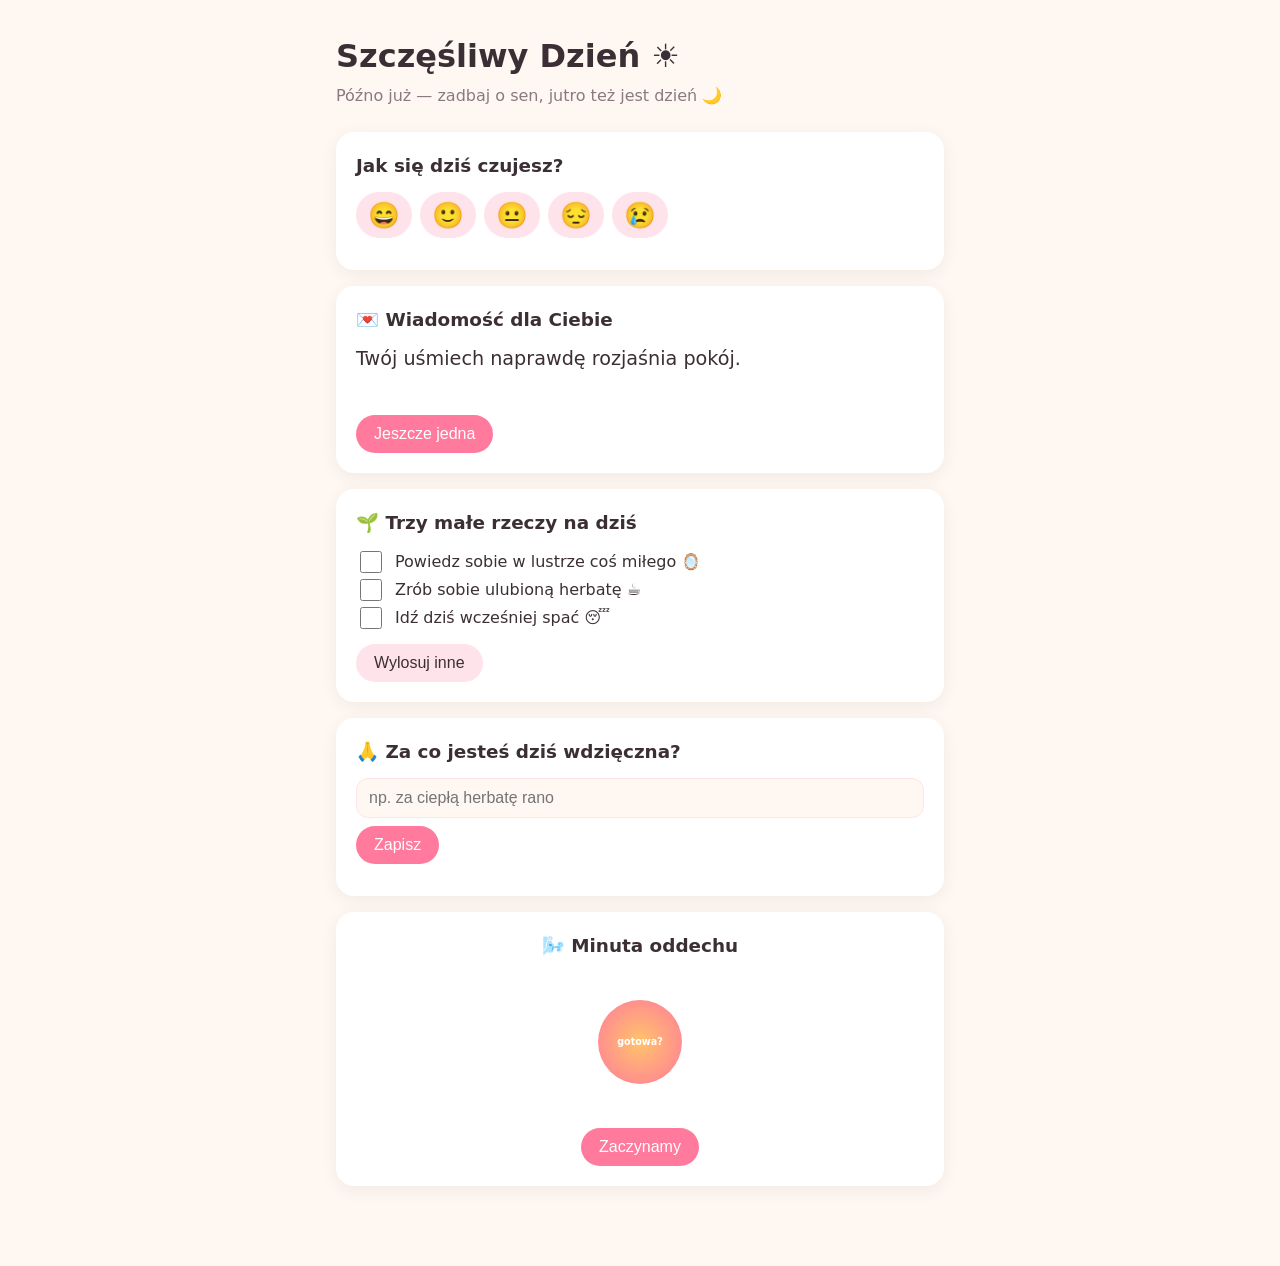
==== commit 025ffe7a: "Dodaj program Szczęśliwy Dzień Prosta strona z komplementami, małymi zadaniami na dziś, dziennikiem " ====
--- a/index.html
+++ b/index.html
@@ -2,525 +2,248 @@
 <html lang="pl">
 <head>
 <meta charset="UTF-8">
-<meta name="viewport" content="width=device-width, initial-scale=1.0">
-<title>Wandzi Windzi — Skaner Inwentarza</title>
-<link href="https://fonts.googleapis.com/css2?family=Cinzel:wght@400;600&family=Crimson+Pro:ital,wght@0,300;0,400;1,300&display=swap" rel="stylesheet">
-<link rel="stylesheet" href="css/style.css">
+<meta name="viewport" content="width=device-width, initial-scale=1">
+<title>Szczęśliwy Dzień</title>
+<style>
+  :root {
+    --bg: #fff7f2; --card: #ffffff; --text: #3b2f35; --muted: #8a7a80;
+    --accent: #ff7a9c; --accent2: #ffc36b; --soft: #ffe3ea;
+  }
+  @media (prefers-color-scheme: dark) {
+    :root {
+      --bg: #1f1a1d; --card: #2a2327; --text: #f5e9ee; --muted: #b8a6ad;
+      --accent: #ff8fab; --accent2: #ffcf85; --soft: #3a2c32;
+    }
+  }
+  * { box-sizing: border-box; }
+  body {
+    margin: 0; background: var(--bg); color: var(--text);
+    font-family: system-ui, -apple-system, "Segoe UI", sans-serif; line-height: 1.5;
+  }
+  main { max-width: 640px; margin: 0 auto; padding: 24px 16px 64px; }
+  h1 { font-size: 2rem; margin: 8px 0 4px; }
+  h2 { font-size: 1.15rem; margin: 0 0 12px; }
+  .sub { color: var(--muted); margin: 0 0 24px; }
+  .card {
+    background: var(--card); border-radius: 18px; padding: 20px;
+    margin-bottom: 16px; box-shadow: 0 4px 18px rgba(0,0,0,.06);
+  }
+  button {
+    background: var(--accent); color: #fff; border: 0; border-radius: 999px;
+    padding: 10px 18px; font-size: 1rem; cursor: pointer;
+  }
+  button.ghost { background: var(--soft); color: var(--text); }
+  .big { font-size: 1.2rem; min-height: 3em; margin: 0 0 12px; }
+  .moods { display: flex; gap: 8px; flex-wrap: wrap; }
+  .moods button { font-size: 1.6rem; background: var(--soft); padding: 8px 12px; }
+  .moods button.on { outline: 3px solid var(--accent); }
+  input[type=text] {
+    width: 100%; padding: 10px 12px; border-radius: 12px; font-size: 1rem;
+    border: 1px solid var(--soft); background: var(--bg); color: var(--text); margin-bottom: 8px;
+  }
+  ul { padding-left: 0; list-style: none; margin: 12px 0 0; }
+  li { padding: 6px 0; border-bottom: 1px dashed var(--soft); }
+  li small { color: var(--muted); }
+  .task { display: flex; align-items: center; gap: 10px; }
+  .task input { width: 22px; height: 22px; accent-color: var(--accent); }
+  .circle {
+    width: 140px; height: 140px; border-radius: 50%; margin: 8px auto 16px;
+    background: radial-gradient(circle, var(--accent2), var(--accent));
+    transform: scale(.6); transition: transform 4s ease-in-out;
+    display: flex; align-items: center; justify-content: center; color: #fff; font-weight: 600;
+  }
+  .center { text-align: center; }
+  .confetti { position: fixed; top: -20px; font-size: 1.5rem; pointer-events: none;
+    animation: fall 3s linear forwards; }
+  @keyframes fall { to { transform: translateY(110vh) rotate(360deg); opacity: .7; } }
+</style>
 </head>
 <body>
-
-<!-- ══ LOGIN SCREEN ══════════════════════════════════════════════════════════ -->
-<div id="login-screen">
-  <div class="login-box">
-    <div class="emblem">⚔ ✦ ⚔</div>
-    <h2>Wandzi Windzi</h2>
-    <p class="tagline">Skaner Inwentarza Gildii</p>
-
-    <div id="login-form">
-      <div class="login-field">
-        <label>Email</label>
-        <input type="email" id="login-email" placeholder="twoj@email.com"
-          onkeydown="if(event.key==='Enter') doLogin()">
-      </div>
-      <div class="login-field">
-        <label>Hasło</label>
-        <input type="password" id="login-pwd" placeholder="••••••••"
-          onkeydown="if(event.key==='Enter') doLogin()">
-        <span class="forgot-link" onclick="showForgot()">Zapomniałem hasła</span>
-      </div>
-      <button class="primary" style="width:100%;margin-top:0.5rem;" onclick="doLogin()">Zaloguj się</button>
-      <div class="msg err" id="login-err"></div>
-      <div class="msg ok"  id="login-ok"></div>
-    </div>
-
-    <div id="forgot-form" style="display:none;">
-      <div class="login-field">
-        <label>Twój email</label>
-        <input type="email" id="forgot-email" placeholder="twoj@email.com"
-          onkeydown="if(event.key==='Enter') doForgot()">
-      </div>
-      <button class="primary" style="width:100%;margin-top:0.5rem;" onclick="doForgot()">Wyślij link resetujący</button>
-      <div class="msg ok"  id="forgot-ok"></div>
-      <div class="msg err" id="forgot-err"></div>
-      <span class="forgot-link" style="margin-top:0.8rem;display:block;" onclick="showLogin()">← Wróć do logowania</span>
-    </div>
-
-    <div id="reset-form" style="display:none;">
-      <div class="login-field">
-        <label>Nowe hasło</label>
-        <input type="password" id="reset-pwd" placeholder="min. 6 znaków"
-          onkeydown="if(event.key==='Enter') doReset()">
-      </div>
-      <button class="primary" style="width:100%;margin-top:0.5rem;" onclick="doReset()">Ustaw nowe hasło</button>
-      <div class="msg ok"  id="reset-ok"></div>
-      <div class="msg err" id="reset-err"></div>
-    </div>
-  </div>
-</div>
-
-<!-- ══ APP SCREEN ════════════════════════════════════════════════════════════ -->
-<div id="app-screen" style="display:none;">
-
-<div class="app-header" id="app-header" style="display:none;">
-  <button class="burger-btn" onclick="App.toggleDrawer()" aria-label="Menu">☰</button>
-  <div class="brand">
-    <img src="https://i.ibb.co/cPNxs5v/logosfera.png" alt="" class="brand-logo">
-    <div class="brand-text">
-      <div class="brand-name">Wandzi Windzi</div>
-      <div class="brand-tagline">Logosfera</div>
-    </div>
-  </div>
-  <nav class="top-nav">
-    <div class="top-nav-link" data-tab="gallery"  onclick="App.navTo('gallery')">⛬ Galeria</div>
-    <div class="top-nav-link" data-tab="chars"    onclick="App.navTo('chars')">⚔ Postacie</div>
-    <div class="top-nav-link" data-tab="sheet"    onclick="App.navTo('sheet')">◆ Surowce</div>
-    <div class="top-nav-link" data-tab="timeline" onclick="App.navTo('timeline')">⧗ Oś czasu</div>
-    <div class="top-nav-link admin-t" id="top-admin-link" style="display:none;"
-      data-tab="admin" onclick="App.navTo('admin')">⚙ Admin</div>
-  </nav>
-  <div class="header-search">
-    <input type="text" id="header-search-input" placeholder="Szukaj..."
-      oninput="App.headerSearch(this.value)" autocomplete="off">
-    <div id="header-search-results" class="header-search-results"></div>
-  </div>
-  <div class="header-user">
-    <span class="header-user-name">Zalog. jako <strong id="user-display"></strong></span>
-  </div>
-</div>
-
-<div class="drawer-overlay" id="drawer-overlay" onclick="App.closeDrawer()"></div>
-<aside class="drawer" id="drawer">
-  <div class="drawer-header">
-    <div class="drawer-title">Menu</div>
-    <button class="drawer-close" onclick="App.closeDrawer()" aria-label="Zamknij">×</button>
-  </div>
-  <nav class="drawer-nav">
-    <div class="drawer-link" data-tab="gallery"  onclick="App.navTo('gallery')"><span class="drawer-link-icon">⛬</span> Galeria</div>
-    <div class="drawer-link" data-tab="chars"    onclick="App.navTo('chars')"><span class="drawer-link-icon">⚔</span> Postacie</div>
-    <div class="drawer-link" data-tab="sheet"    onclick="App.navTo('sheet')"><span class="drawer-link-icon">◆</span> Surowce</div>
-    <div class="drawer-link" data-tab="timeline" onclick="App.navTo('timeline')"><span class="drawer-link-icon">⧗</span> Oś czasu</div>
-    <div class="drawer-link admin-t" id="drawer-admin-link" style="display:none;"
-      data-tab="admin" onclick="App.navTo('admin')"><span class="drawer-link-icon">⚙</span> Admin</div>
-  </nav>
-  <div class="drawer-footer">
-    <div style="margin-bottom:6px;">Zalogowano jako <strong id="drawer-user-name" style="color:var(--gold-l);font-weight:400;"></strong></div>
-    <div class="drawer-footer-link" onclick="doLogout()">↪ Wyloguj</div>
-  </div>
-</aside>
-
-<div class="mobile-bottom-nav" id="mobile-bottom-nav" style="display:none;">
-  <button data-tab="chars"    onclick="App.navTo('chars')"><span class="mn-icon">⚔</span><span>Postacie</span></button>
-  <button data-tab="timeline" onclick="App.navTo('timeline')"><span class="mn-icon">⧗</span><span>Oś czasu</span></button>
-  <button data-tab="sheet"    onclick="App.navTo('sheet')"><span class="mn-icon">◆</span><span>Surowce</span></button>
-</div>
-
-<div class="app">
-  <header>
-    <div style="width:180px;"></div>
-    <div class="header-title"><p>Wandzi Windzi</p><h1>Skaner Inwentarza</h1></div>
-    <div class="header-user">
-      <span>Zalogowano jako <strong id="user-display-old"></strong></span>
-      <button class="sm" onclick="doLogout()">Wyloguj</button>
-    </div>
-  </header>
-  <nav>
-    <div class="nav-tab active" onclick="switchTab('scan')">⟳ Skanuj</div>
-    <div class="nav-tab"        onclick="switchTab('sheet')">⊞ Arkusz</div>
-    <div class="nav-tab"        onclick="switchTab('chars')">⚔ Postacie</div>
-    <div class="nav-tab"        onclick="switchTab('gallery')">⛬ Galeria</div>
-    <div class="nav-tab admin-t" id="admin-nav-tab" style="display:none;" onclick="switchTab('admin')">⚙ Admin</div>
-  </nav>
-
-  <!-- ── SHEET ──────────────────────────────────────────────────────────── -->
-  <div id="tab-sheet" class="tab-content">
-    <h1 class="page-title">◆ Surowce</h1>
-    <p class="page-subtitle">Inwentarz gildii i zapasy postaci</p>
- 
-    <div class="sheet-subtabs">
-      <div class="sheet-subtab" data-view="scan" onclick="Sheet.switchView('scan')">⟳ Skanuj</div>
-      <div class="sheet-subtab active" data-view="mine" onclick="Sheet.switchView('mine')">⚔ Moje</div>
-      <div class="sheet-subtab" data-view="item" onclick="Sheet.switchView('item')">⌕ Surowiec</div>
-      <div class="sheet-subtab" data-view="matrix" onclick="Sheet.switchView('matrix')">⊞ Macierz</div>
-    </div>
- 
-    <!-- VIEW: SCAN (przeniesione z osobnej zakładki) -->
-    <div id="sheet-view-scan" class="sheet-view" style="display:none;">
-      <div class="panel">
-        <div class="field">
-          <label>Wybierz postać</label>
-          <select id="char-select"><option value="">— wybierz —</option></select>
-        </div>
-      </div>
- 
-      <div class="section-label">Zrzuty ekranu</div>
-      <div class="panel">
-        <div class="upload-zone" id="upload-zone"
-          onclick="document.getElementById('file-input').click()">
-          <input type="file" id="file-input" accept="image/*" multiple
-            style="display:none"
-            onchange="Array.from(this.files).forEach(f => Scan.addImage(f)); this.value='';">
-          <p><strong>Kliknij, przeciągnij lub wklej</strong> zrzuty ekranu (Ctrl+V)</p>
-          <p style="font-size:0.82rem;margin-top:3px;">PNG, JPG, WebP · wiele plików naraz</p>
-        </div>
-        <div class="previews" id="previews"></div>
-      </div>
- 
-      <div class="btn-row">
-        <button class="primary" id="scan-btn" onclick="Scan.run()" disabled>⟳ Skanuj inwentarz</button>
-        <button id="save-btn" onclick="Scan.save()" disabled>✓ Zapisz do bazy</button>
-        <button id="csv-btn" onclick="Scan.copyCSV()" disabled>⎘ Kopiuj CSV</button>
-      </div>
-      <div class="status-bar">
-        <div class="spinner" id="scan-spinner"></div>
-        <span id="scan-status"></span>
-      </div>
-      <div class="msg ok"  id="scan-ok"></div>
-      <div class="msg err" id="scan-err"></div>
- 
-      <div id="scan-results" style="display:none; margin-top:1.2rem;">
-        <div class="section-label">Dopasowane</div>
-        <div class="panel" style="padding:0;">
-          <div class="results-hdr">
-            <span>Przedmiot</span>
-            <span style="text-align:right;">Ilość</span>
-            <span>Kategoria</span>
-          </div>
-          <div id="results-body"></div>
-        </div>
-        <div id="unknown-wrap" style="display:none; margin-top:0.8rem;">
-          <div class="section-label">Nierozpoznane — pominięto</div>
-          <div class="panel" style="padding:0.7rem 1.2rem;">
-            <p class="hint" style="margin-bottom:0.6rem;">
-              Nie znaleziono w bazie surowców. Admin może dodać aliasy.
-            </p>
-            <div id="unknown-body"></div>
-          </div>
-        </div>
-        <div id="rescan-wrap" style="display:none;margin-top:0.8rem;">
-          <button class="warn-btn" onclick="Scan.rescan()">↺ Skanuj ponownie po dodaniu surowców</button>
-        </div>
-      </div>
-    </div>
- 
-    <!-- VIEW: MINE -->
-    <div id="sheet-view-mine" class="sheet-view">
-      <div class="sheet-controls">
-        <div class="search-wrap">
-          <input type="text" id="mine-search-input" placeholder="Szukaj surowca..."
-            oninput="clearTimeout(window._mst);window._mst=setTimeout(()=>{Sheet.mineSearch=this.value;Sheet.loadMine();},300)">
-        </div>
-        <button onclick="Sheet.loadMine()">↺ Odśwież</button>
-        <button onclick="Sheet.exportCSV('mine')">↓ CSV</button>
-      </div>
-      <div class="cat-filter" id="mine-cat-filter"></div>
-      <div class="status-bar">
-        <div class="spinner" id="mine-spinner"></div>
-        <span id="mine-status"></span>
-      </div>
-      <div id="mine-empty" class="empty-msg" style="display:none;"></div>
-      <div id="mine-table-wrap" class="table-wrap" style="display:none;">
-        <table><thead id="mine-head"></thead><tbody id="mine-body"></tbody></table>
-      </div>
-    </div>
- 
-    <!-- VIEW: ITEM -->
-    <div id="sheet-view-item" class="sheet-view" style="display:none;">
-      <div class="item-search-wrap">
-        <input type="text" id="item-search-box" class="item-search-input"
-          placeholder="Wpisz nazwę surowca... (min. 2 znaki)" autocomplete="off">
-        <div id="item-search-results" class="item-search-results"></div>
-      </div>
-      <div class="status-bar">
-        <div class="spinner" id="item-spinner"></div>
-        <span id="item-status"></span>
-      </div>
-      <div id="item-holders-wrap"></div>
-    </div>
- 
-    <!-- VIEW: MATRIX -->
-    <div id="sheet-view-matrix" class="sheet-view" style="display:none;">
-      <div class="sheet-controls">
-        <div class="search-wrap">
-          <input type="text" id="matrix-search-input" placeholder="Szukaj surowca..."
-            oninput="clearTimeout(window._mxst);window._mxst=setTimeout(()=>{Sheet.matrixSearch=this.value;Sheet.loadMatrix();},300)">
-        </div>
-        <label class="matrix-toggle">
-          <input type="checkbox" checked onchange="Sheet.matrixOnlyWithData=this.checked;Sheet.loadMatrix()">
-          Tylko z danymi
-        </label>
-        <button onclick="Sheet.loadMatrix()">↺ Odśwież</button>
-        <button onclick="Sheet.exportCSV('matrix')">↓ CSV</button>
-      </div>
-      <div class="filter-section">
-        <div class="filter-label">Postacie:</div>
-        <div class="cat-filter" id="matrix-char-filter"></div>
-      </div>
-      <div class="filter-section">
-        <div class="filter-label">Kategoria:</div>
-        <div class="cat-filter" id="matrix-cat-filter"></div>
-      </div>
-      <div class="filter-section" id="matrix-tag-section">
-        <div class="filter-label">Tagi:</div>
-        <div class="cat-filter" id="matrix-tag-filter"></div>
-      </div>
-      <div class="status-bar">
-        <div class="spinner" id="matrix-spinner"></div>
-        <span id="matrix-status"></span>
-      </div>
-      <div id="matrix-empty" class="empty-msg" style="display:none;"></div>
-      <div id="matrix-table-wrap" class="table-wrap matrix-table" style="display:none;">
-        <table><thead id="matrix-head"></thead><tbody id="matrix-body"></tbody></table>
-      </div>
-    </div>
-  </div>
-
-  <!-- ── CHARACTERS ──────────────────────────────────────────────────────── -->
-  <div id="tab-chars" class="tab-content">
-  <h1 class="page-title">⚔ Postacie</h1>
-
-  <div class="panel" style="margin-bottom:1rem;">
-    <div class="section-label" style="margin-bottom:0.8rem;">Dodaj postać</div>
-    <div class="add-row">
-      <input type="text" id="new-char-input" placeholder="Nazwa nowej postaci..."
-        onkeydown="if(event.key==='Enter') Characters.add()">
-      <button class="primary" onclick="Characters.add()">+ Dodaj</button>
-    </div>
-    <div class="msg ok"  id="char-ok"></div>
-    <div class="msg err" id="char-err"></div>
-  </div>
-
-  <div class="section-label">Lista postaci</div>
-  <div class="char-grid" id="char-grid"></div>
-</div>
-
-  <!-- ── GALLERY ─────────────────────────────────────────────────────────── -->
-  <div id="tab-gallery" class="tab-content">
-    <h1 class="page-title">⛬ Galeria postaci</h1>
-    <p class="page-subtitle">Wszystkie dusze które przemierzają nasze królestwo</p>
-    <div id="gallery-hero-wrap"></div>
-    <div class="gallery-toolbar">
-      <div class="search-wrap" style="flex:1;max-width:320px;">
-        <input type="text" id="gallery-search" placeholder="Szukaj postaci, rodu, miejsca..."
-          oninput="Gallery.setSearch(this.value)">
-      </div>
-      <div class="gallery-filter-group">
-        <button class="cat-btn gallery-filter-btn active" data-filter="all"    onclick="Gallery.setFilter('all')">Wszystkie</button>
-        <button class="cat-btn gallery-filter-btn"        data-filter="mine"   onclick="Gallery.setFilter('mine')">Moje</button>
-        <button class="cat-btn gallery-filter-btn"        data-filter="public" onclick="Gallery.setFilter('public')">Publiczne</button>
-      </div>
-      <button onclick="Gallery.load()">↺ Odśwież</button>
-    </div>
-    <div class="status-bar"><span id="gallery-status"></span></div>
-    <div id="gallery-grid" class="gallery-grid"></div>
-  </div>
-
-  <!-- ── TIMELINE ────────────────────────────────────────────────────────── -->
-  <div id="tab-timeline" class="tab-content">
-    <h1 class="page-title">⧗ Oś czasu gildii</h1>
-    <p class="page-subtitle">Wspólna historia i ważne zdarzenia</p>
- 
-    <div id="timeline-filters"></div>
- 
-    <div class="status-bar"><span id="timeline-status"></span></div>
-    <div id="timeline-events"></div>
-  </div>
-
-  <!-- ── ADMIN ───────────────────────────────────────────────────────────── -->
-  <div id="tab-admin" class="tab-content">
-    <div style="display:flex;align-items:center;justify-content:space-between;margin-bottom:1.2rem;flex-wrap:wrap;gap:8px;">
-      <div class="admin-label" style="margin:0;flex:1;">Panel Administratora</div>
-      <button class="sm" onclick="Admin.load()">↺ Odśwież</button>
-    </div>
-    <div class="msg ok"  id="admin-ok"></div>
-    <div class="msg err" id="admin-err"></div>
-
-    <div class="admin-tabs">
-      <div class="admin-tab active" onclick="Admin.switchTab('owners')">Użytkownicy</div>
-      <div class="admin-tab"        onclick="Admin.switchTab('items')">Surowce</div>
-      <div class="admin-tab"        onclick="Admin.switchTab('inventory')">Inwentarz</div>
-      <div class="admin-tab"        onclick="Admin.switchTab('calendar'); Admin.loadCalendar()">Kalendarz</div>
-      <div class="admin-tab"        onclick="Admin.switchTab('profile'); Admin.loadProfile()">Mój profil</div>
-      <div class="admin-tab"        onclick="Admin.switchTab('houses'); Houses.renderAdminTab()">Rody</div>
-    </div>
-
-    <div id="atab-owners" class="admin-content active">
-      <div id="owners-list"></div>
-      <div class="admin-label" style="margin-top:1.2rem;">Dodaj użytkownika</div>
-      <div class="panel">
-        <div class="row2">
-          <div class="field"><label>Nazwa użytkownika</label><input type="text" id="new-owner-username" placeholder="np. Wandzia"></div>
-          <div class="field"><label>Email</label><input type="email" id="new-owner-email" placeholder="email@..."></div>
-        </div>
-        <div class="row2" style="margin-top:0.8rem;">
-          <div class="field"><label>Hasło</label><input type="password" id="new-owner-pwd" placeholder="min. 6 znaków"></div>
-          <div class="field"><label>Rola</label><select id="new-owner-role"><option value="owner">Owner</option><option value="admin">Admin</option></select></div>
-        </div>
-        <div class="btn-row"><button class="warn-btn primary" onclick="Admin.createOwner()">+ Utwórz konto</button></div>
-      </div>
-    </div>
-
-    <div id="atab-items" class="admin-content">
-      <div class="sheet-controls" style="margin-bottom:0.8rem;">
-        <div class="search-wrap"><input type="text" id="item-search" placeholder="Szukaj surowca..." oninput="Admin._renderItems()"></div>
-        <select id="item-cat-filter" onchange="Admin._renderItems()"
-          style="background:var(--bg3);border:1px solid var(--border);border-radius:3px;color:var(--text);font-family:'Crimson Pro',serif;font-size:0.92rem;padding:7px 11px;outline:none;">
-          <option value="">Wszystkie kategorie</option>
-        </select>
-      </div>
-      <div id="items-list" style="max-height:400px;overflow-y:auto;border:1px solid var(--border);border-radius:4px;"></div>
-      <div class="admin-label" style="margin-top:1.2rem;">Dodaj surowiec</div>
-      <div class="panel">
-        <div class="row2">
-          <div class="field"><label>Nazwa</label><input type="text" id="new-item-name" placeholder="np. Bryłka platyny"></div>
-          <div class="field">
-            <label>Kategoria</label>
-            <select id="new-item-cat-select" onchange="Admin.onCatSelectChange()"><option value="">— wybierz kategorię —</option></select>
-            <div id="new-item-cat-custom-wrap" style="display:none;margin-top:6px;">
-              <input type="text" id="new-item-cat-custom" placeholder="Nazwa nowej kategorii (np. BROŃ)">
-            </div>
-          </div>
-        </div>
-        <div class="field" style="margin-top:0.8rem;"><label>Aliasy (oddzielone przecinkami)</label><input type="text" id="new-item-aliases" placeholder="np. Brylka platyny, Bryłka plat..."></div>
-        <div class="row2" style="margin-top:0.8rem;">
-          <div class="field"><label>Tagi (oddzielone przecinkami)</label><input type="text" id="new-item-tags" placeholder="np. craft-broń, pochodzenie-las"></div>
-          <div class="field"><label>Jednostka (opcjonalnie)</label><input type="text" id="new-item-unit" placeholder="np. szt., kg, l"></div>
-        </div>
-        <div class="btn-row"><button class="warn-btn primary" onclick="Admin.createItem()">+ Dodaj surowiec</button></div>
-      </div>
-    </div>
-
-    <div id="atab-inventory" class="admin-content">
-      <div class="field" style="margin-bottom:1rem;max-width:300px;">
-        <label>Wybierz postać</label>
-        <select id="admin-char-select" onchange="Admin.loadInventory()"><option value="">— wybierz —</option></select>
-      </div>
-      <div id="admin-inv-wrap"></div>
-    </div>
-
-    <div id="atab-calendar" class="admin-content">
-      <div class="admin-label">Kalendarz fantasy</div>
-      <div class="panel">
-        <p class="hint" style="margin-bottom:1rem;">Pozwala wyświetlać daty wydarzeń w "świecie gry" (np. "15 Kwietnika 3271").</p>
-        <div class="field" style="margin-bottom:0.8rem;">
-          <label><input type="checkbox" id="cal-enabled" style="margin-right:6px;accent-color:var(--gold);"> Włącz kalendarz fantasy</label>
-        </div>
-        <div class="field" style="margin-bottom:0.8rem;">
-          <label>Nazwy 12 miesięcy (oddzielone przecinkami)</label>
-          <textarea id="cal-months" rows="2" placeholder="Lutowik, Brzeźnik, Kwietnik..."></textarea>
-        </div>
-        <div class="row2">
-          <div class="field"><label>Przesunięcie roku (offset)</label><input type="number" id="cal-offset" placeholder="np. 1245"><p class="hint">Rok 2026 + offset 1245 = 3271</p></div>
-          <div class="field"><label>Sufiks ery (opcjonalnie)</label><input type="text" id="cal-suffix" placeholder="np. WG, n.e."></div>
-        </div>
-        <div class="btn-row"><button class="warn-btn primary" onclick="Admin.saveCalendar()">Zapisz kalendarz</button></div>
-      </div>
-    </div>
-
-    <div id="atab-profile" class="admin-content">
-      <div class="admin-label">Wyświetlane informacje</div>
-      <div class="panel">
-        <div class="row2">
-          <div class="field"><label>Wyświetlana nazwa</label><input type="text" id="profile-display-name" placeholder="Pozostaw puste = nazwa loginu"><p class="hint">Widoczna w nagłówku aplikacji</p></div>
-          <div class="field"><label>Wyświetlana rola</label><input type="text" id="profile-display-role" placeholder="np. Mistrz Gildii"><p class="hint">Widoczna przy nazwie w nagłówku</p></div>
-        </div>
-        <div class="btn-row"><button class="primary warn-btn" onclick="Admin.saveProfile()">Zapisz</button></div>
-      </div>
-    </div>
-
-    <div id="atab-houses" class="admin-content"></div>
-  </div>
-
-  <!-- ── MODALS ──────────────────────────────────────────────────────────── -->
-
-  <div id="item-edit-overlay" class="modal-overlay" onclick="if(event.target===this)Admin.closeItemEdit()">
-    <div class="modal-box" style="max-width:520px;">
-      <div class="modal-title" id="item-edit-title">Edytuj surowiec</div>
-      <input type="hidden" id="item-edit-id">
-      <div class="field">
-        <label>Kategoria</label>
-        <input type="text" id="item-edit-category" placeholder="np. METALE">
-      </div>
-      <div class="field" style="margin-top:0.8rem;">
-        <label>Opis</label>
-        <textarea id="item-edit-description" rows="3" placeholder="Opis surowca..."></textarea>
-      </div>
-      <div class="field" style="margin-top:0.8rem;">
-        <label>Aliasy (oddzielone przecinkami)</label>
-        <input type="text" id="item-edit-aliases">
-      </div>
-      <div class="field" style="margin-top:0.8rem;">
-        <label>Tagi (oddzielone przecinkami)</label>
-        <input type="text" id="item-edit-tags" placeholder="np. craft-broń, pochodzenie-las">
-      </div>
-      <div class="row2" style="margin-top:0.8rem;">
-        <div class="field">
-          <label>Kolejność wyświetlania</label>
-          <input type="number" id="item-edit-order" placeholder="0">
-          <p class="hint">Wyższe = wyżej na liście</p>
-        </div>
-        <div class="field">
-          <label>Jednostka</label>
-          <input type="text" id="item-edit-unit" placeholder="np. szt., kg">
-        </div>
-      </div>
-      <div class="modal-actions">
-        <button onclick="Admin.closeItemEdit()">Anuluj</button>
-        <button class="primary warn-btn" onclick="Admin.saveItemEdit()">Zapisz</button>
-      </div>
-    </div>
-  </div>
-
-  <div id="house-picker-overlay" class="modal-overlay" onclick="if(event.target===this)Houses.closeModal()">
-    <div class="modal-box">
-      <div class="modal-title">⚜ Rody postaci</div>
-      <p class="hint" style="margin-bottom:1rem;">Wybierz 0, 1 lub 2 rody.</p>
-      <div id="house-picker-list" class="house-picker"></div>
-      <div class="modal-actions">
-        <button onclick="Houses.closeModal()">Anuluj</button>
-        <button class="primary" onclick="Houses.saveModal()">Zapisz</button>
-      </div>
-      <div class="msg ok"  id="house-modal-ok"></div>
-      <div class="msg err" id="house-modal-err"></div>
-    </div>
-  </div>
-
-  <div id="house-edit-overlay" class="modal-overlay" onclick="if(event.target===this)Houses.closeEdit()">
-    <div class="modal-box">
-      <div class="modal-title">Edytuj ród</div>
-      <input type="hidden" id="edit-house-id">
-      <div class="row2">
-        <div class="field"><label>Nazwa</label><input type="text" id="edit-house-name"></div>
-        <div class="field"><label>Kolor</label><input type="color" id="edit-house-color" style="height:38px;width:100%;padding:2px 4px;background:var(--bg3);border:1px solid var(--border);border-radius:3px;cursor:pointer;"></div>
-      </div>
-      <div class="field" style="margin-top:0.8rem;"><label>Herb / emoji</label><input type="text" id="edit-house-heraldry" placeholder="np. 🐇"></div>
-      <div class="field" style="margin-top:0.8rem;"><label>Opis</label><textarea id="edit-house-desc" rows="2"></textarea></div>
-      <div class="modal-actions">
-        <button onclick="Houses.closeEdit()">Anuluj</button>
-        <button class="primary warn-btn" onclick="Houses.saveEdit()">Zapisz</button>
-      </div>
-      <div class="msg ok"  id="house-edit-ok"></div>
-      <div class="msg err" id="house-edit-err"></div>
-    </div>
-  </div>
-
-</div><!-- /.app -->
-<footer>Dane przechowywane na wspólnym serwerze gildii · Wandzi Windzi</footer>
-</div><!-- /#app-screen -->
-
-<!-- ══ SCRIPTS ════════════════════════════════════════════════════════════════ -->
-<script src="js/config.js"></script>
-<script src="js/state.js"></script>
-<script src="js/api.js"></script>
-<script src="js/ui.js"></script>
-<script src="js/auth.js"></script>
-<script src="js/scan.js"></script>
-<script src="js/sheet.js"></script>
-<script src="js/characters.js"></script>
-<script src="js/houses.js"></script>
-<script src="js/gallery.js"></script>
-<script src="js/timeline.js"></script>
-<script src="js/admin.js"></script>
-<script src="js/app.js"></script>
-
+<main>
+  <h1>Szczęśliwy Dzień ☀️</h1>
+  <p class="sub" id="greeting"></p>
+
+  <section class="card">
+    <h2>Jak się dziś czujesz?</h2>
+    <div class="moods" id="moods"></div>
+    <p id="moodReply" class="sub" style="margin:12px 0 0"></p>
+  </section>
+
+  <section class="card">
+    <h2>💌 Wiadomość dla Ciebie</h2>
+    <p class="big" id="compliment"></p>
+    <button id="nextCompliment">Jeszcze jedna</button>
+  </section>
+
+  <section class="card">
+    <h2>🌱 Trzy małe rzeczy na dziś</h2>
+    <div id="tasks"></div>
+    <button class="ghost" id="newTasks" style="margin-top:12px">Wylosuj inne</button>
+  </section>
+
+  <section class="card">
+    <h2>🙏 Za co jesteś dziś wdzięczna?</h2>
+    <input type="text" id="gratitudeInput" placeholder="np. za ciepłą herbatę rano">
+    <button id="addGratitude">Zapisz</button>
+    <ul id="gratitudeList"></ul>
+  </section>
+
+  <section class="card center">
+    <h2>🌬️ Minuta oddechu</h2>
+    <div class="circle" id="circle">gotowa?</div>
+    <button id="breathe">Zaczynamy</button>
+  </section>
+</main>
+
+<script>
+  const store = {
+    get(k, d) { try { return JSON.parse(localStorage.getItem(k)) ?? d; } catch { return d; } },
+    set(k, v) { try { localStorage.setItem(k, JSON.stringify(v)); } catch {} }
+  };
+  const pick = arr => arr[Math.floor(Math.random() * arr.length)];
+
+  // Powitanie
+  const h = new Date().getHours();
+  document.getElementById('greeting').textContent =
+    h < 5 ? 'Późno już — zadbaj o sen, jutro też jest dzień 🌙' :
+    h < 12 ? 'Dzień dobry! Dzisiejszy dzień zaczyna się od Ciebie.' :
+    h < 18 ? 'Miłego popołudnia! Zrób sobie chwilę przerwy.' :
+    'Dobry wieczór! Czas zwolnić i docenić dzisiejszy dzień.';
+
+  // Nastrój
+  const moods = {
+    '😄': 'Cudownie! Zapamiętaj, co sprawiło, że tak się czujesz.',
+    '🙂': 'Dobrze jest! Może jedna mała przyjemność na deser?',
+    '😐': 'Takie dni też są w porządku. Spróbuj minuty oddechu poniżej.',
+    '😔': 'Przytulam mocno 🤗 Bądź dziś dla siebie łagodna.',
+    '😢': 'Smutek też ma prawo być. Napisz do kogoś bliskiego — nie musisz być z tym sama.'
+  };
+  const moodsEl = document.getElementById('moods');
+  Object.keys(moods).forEach(m => {
+    const b = document.createElement('button');
+    b.textContent = m;
+    b.onclick = () => {
+      moodsEl.querySelectorAll('button').forEach(x => x.classList.remove('on'));
+      b.classList.add('on');
+      document.getElementById('moodReply').textContent = moods[m];
+    };
+    moodsEl.appendChild(b);
+  });
+
+  // Komplementy
+  const compliments = [
+    'Jesteś wystarczająca dokładnie taka, jaka jesteś.',
+    'Twój uśmiech naprawdę rozjaśnia pokój.',
+    'Radzisz sobie lepiej, niż Ci się wydaje.',
+    'Świat jest odrobinę lepszy, bo w nim jesteś.',
+    'Masz prawo odpocząć. Odpoczynek to też postęp.',
+    'Ktoś dziś pomyślał o Tobie ciepło — na pewno.',
+    'Każdy mały krok się liczy. Twój też.',
+    'Twoja wrażliwość to supermoc, nie słabość.',
+    'Zasługujesz na te same dobre słowa, które dajesz innym.',
+    'Nie musisz być idealna, żeby być wspaniała.',
+    'Dzisiejszy dzień nie musi być perfekcyjny, żeby był dobry.',
+    'Jesteś bohaterką swojej historii — i to piękna historia.'
+  ];
+  const compEl = document.getElementById('compliment');
+  const showCompliment = () => {
+    let c; do { c = pick(compliments); } while (c === compEl.textContent);
+    compEl.textContent = c;
+  };
+  document.getElementById('nextCompliment').onclick = showCompliment;
+  showCompliment();
+
+  // Małe zadania
+  const ideas = [
+    'Wypij szklankę wody 💧', 'Wyjdź na 10-minutowy spacer 🚶‍♀️',
+    'Włącz ulubioną piosenkę i potańcz 💃', 'Napisz miłą wiadomość do przyjaciółki 📱',
+    'Przeciągnij się porządnie 🧘‍♀️', 'Zjedz coś pysznego, powoli 🍓',
+    'Otwórz okno i weź 5 głębokich oddechów 🌬️', 'Zrób sobie ulubioną herbatę ☕',
+    'Posprzątaj jedną małą rzecz 🧺', 'Obejrzyj zdjęcie, które przywołuje dobre wspomnienie 📷',
+    'Powiedz sobie w lustrze coś miłego 🪞', 'Przeczytaj kilka stron książki 📖',
+    'Pogłaszcz zwierzaka (swojego lub cudzego) 🐶', 'Idź dziś wcześniej spać 😴'
+  ];
+  const tasksEl = document.getElementById('tasks');
+  const drawTasks = () => {
+    const shuffled = [...ideas].sort(() => Math.random() - .5).slice(0, 3);
+    tasksEl.innerHTML = '';
+    shuffled.forEach(t => {
+      const label = document.createElement('label');
+      label.className = 'task';
+      const cb = document.createElement('input');
+      cb.type = 'checkbox';
+      cb.onchange = () => {
+        if ([...tasksEl.querySelectorAll('input')].every(x => x.checked)) celebrate();
+      };
+      label.append(cb, document.createTextNode(t));
+      tasksEl.appendChild(label);
+    });
+  };
+  document.getElementById('newTasks').onclick = drawTasks;
+  drawTasks();
+
+  // Wdzięczność
+  const gInput = document.getElementById('gratitudeInput');
+  const gList = document.getElementById('gratitudeList');
+  const renderGratitude = () => {
+    gList.innerHTML = '';
+    store.get('gratitude', []).slice().reverse().forEach(g => {
+      const li = document.createElement('li');
+      const small = document.createElement('small');
+      small.textContent = ' — ' + g.date;
+      li.append(document.createTextNode(g.text), small);
+      gList.appendChild(li);
+    });
+  };
+  const addGratitude = () => {
+    const text = gInput.value.trim();
+    if (!text) return;
+    const list = store.get('gratitude', []);
+    list.push({ text, date: new Date().toLocaleDateString('pl-PL') });
+    store.set('gratitude', list);
+    gInput.value = '';
+    renderGratitude();
+    celebrate();
+  };
+  document.getElementById('addGratitude').onclick = addGratitude;
+  gInput.addEventListener('keydown', e => { if (e.key === 'Enter') addGratitude(); });
+  renderGratitude();
+
+  // Oddech: 4 s wdech, 4 s wydech, przez minutę
+  const circle = document.getElementById('circle');
+  const breatheBtn = document.getElementById('breathe');
+  breatheBtn.onclick = () => {
+    breatheBtn.disabled = true;
+    let step = 0;
+    const tick = () => {
+      if (step >= 15) {
+        circle.style.transform = 'scale(.6)';
+        circle.textContent = 'brawo 💛';
+        breatheBtn.disabled = false;
+        return;
+      }
+      const inhale = step % 2 === 0;
+      circle.style.transform = inhale ? 'scale(1)' : 'scale(.6)';
+      circle.textContent = inhale ? 'wdech' : 'wydech';
+      step++;
+      setTimeout(tick, 4000);
+    };
+    tick();
+  };
+
+  // Konfetti
+  function celebrate() {
+    const emojis = ['🎉', '💖', '🌸', '✨', '🌈', '☀️'];
+    for (let i = 0; i < 30; i++) {
+      const s = document.createElement('span');
+      s.className = 'confetti';
+      s.textContent = pick(emojis);
+      s.style.left = Math.random() * 100 + 'vw';
+      s.style.animationDelay = Math.random() * .8 + 's';
+      document.body.appendChild(s);
+      setTimeout(() => s.remove(), 4000);
+    }
+  }
+</script>
 </body>
 </html>
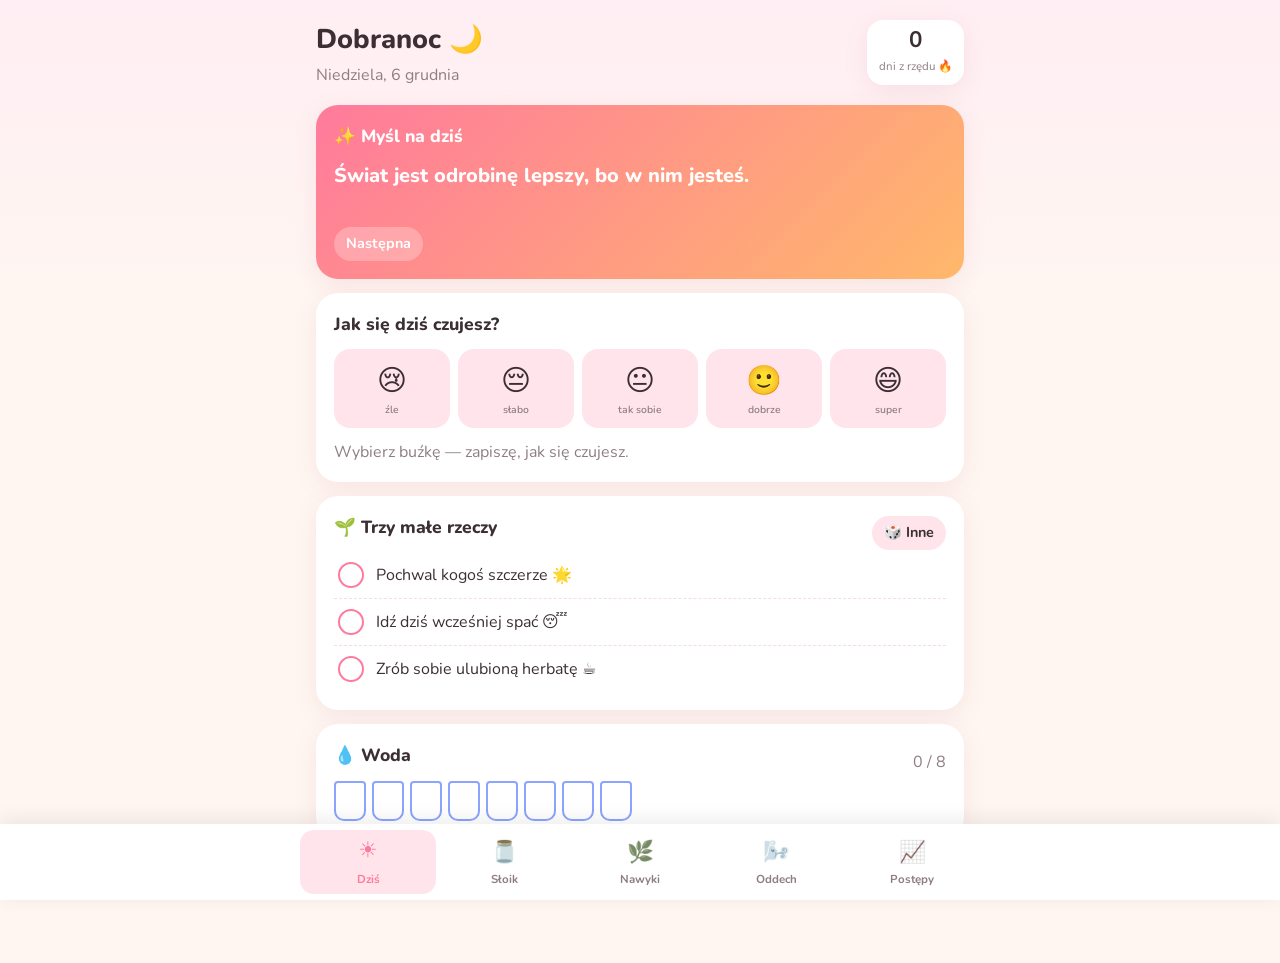
==== commit 52881c86: "Szczęśliwy Dzień 2.0: słoik szczęścia, nawyki, oddech, postępy - Dziś: myśl dnia, nastrój z notatką," ====
--- a/index.html
+++ b/index.html
@@ -2,248 +2,708 @@
 <html lang="pl">
 <head>
 <meta charset="UTF-8">
-<meta name="viewport" content="width=device-width, initial-scale=1">
+<meta name="viewport" content="width=device-width, initial-scale=1, viewport-fit=cover">
+<meta name="theme-color" content="#ff7a9c">
 <title>Szczęśliwy Dzień</title>
+<link rel="manifest" href="manifest.json">
+<link rel="icon" href="icon.svg" type="image/svg+xml">
+<link rel="apple-touch-icon" href="icon.svg">
+<link rel="preconnect" href="https://fonts.googleapis.com">
+<link rel="preconnect" href="https://fonts.gstatic.com" crossorigin>
+<link href="https://fonts.googleapis.com/css2?family=Nunito:wght@400;600;800&display=swap" rel="stylesheet">
 <style>
   :root {
-    --bg: #fff7f2; --card: #ffffff; --text: #3b2f35; --muted: #8a7a80;
-    --accent: #ff7a9c; --accent2: #ffc36b; --soft: #ffe3ea;
+    --bg: #fff6f1; --bg2: #ffeef3; --card: #ffffff; --text: #3b2f35; --muted: #8f7d85;
+    --accent: #ff7a9c; --accent2: #ffb86b; --accent3: #9b8cff; --soft: #ffe4eb; --line: #f3dde4;
+    --m1: #8aa4ff; --m2: #a9b8d6; --m3: #ffd166; --m4: #ffae6b; --m5: #ff7a9c;
+    --shadow: 0 6px 24px rgba(180, 90, 120, .10);
   }
   @media (prefers-color-scheme: dark) {
     :root {
-      --bg: #1f1a1d; --card: #2a2327; --text: #f5e9ee; --muted: #b8a6ad;
-      --accent: #ff8fab; --accent2: #ffcf85; --soft: #3a2c32;
+      --bg: #1c171b; --bg2: #251d23; --card: #2a2228; --text: #f6ebf0; --muted: #b9a7b0;
+      --soft: #3b2c35; --line: #3a2e36; --shadow: 0 6px 24px rgba(0, 0, 0, .35);
     }
   }
-  * { box-sizing: border-box; }
+  * { box-sizing: border-box; -webkit-tap-highlight-color: transparent; }
+  html, body { margin: 0; }
   body {
-    margin: 0; background: var(--bg); color: var(--text);
-    font-family: system-ui, -apple-system, "Segoe UI", sans-serif; line-height: 1.5;
-  }
-  main { max-width: 640px; margin: 0 auto; padding: 24px 16px 64px; }
-  h1 { font-size: 2rem; margin: 8px 0 4px; }
-  h2 { font-size: 1.15rem; margin: 0 0 12px; }
-  .sub { color: var(--muted); margin: 0 0 24px; }
+    background: linear-gradient(180deg, var(--bg2), var(--bg) 320px);
+    background-color: var(--bg); color: var(--text); min-height: 100vh;
+    font-family: "Nunito", system-ui, -apple-system, "Segoe UI", sans-serif; line-height: 1.5;
+  }
+  main { max-width: 680px; margin: 0 auto; padding: 20px 16px 110px; }
+  header { display: flex; align-items: flex-start; justify-content: space-between; gap: 12px; margin-bottom: 18px; }
+  h1 { font-size: 1.7rem; margin: 0; font-weight: 800; }
+  h2 { font-size: 1.1rem; margin: 0 0 12px; font-weight: 800; }
+  .sub { color: var(--muted); margin: 2px 0 0; }
+  .streak {
+    background: var(--card); box-shadow: var(--shadow); border-radius: 16px;
+    padding: 8px 12px; text-align: center; min-width: 76px;
+  }
+  .streak b { font-size: 1.4rem; display: block; line-height: 1.1; }
+  .streak small { color: var(--muted); font-size: .72rem; }
   .card {
-    background: var(--card); border-radius: 18px; padding: 20px;
-    margin-bottom: 16px; box-shadow: 0 4px 18px rgba(0,0,0,.06);
-  }
+    background: var(--card); border-radius: 22px; padding: 18px;
+    margin-bottom: 14px; box-shadow: var(--shadow);
+  }
+  .row { display: flex; gap: 8px; align-items: center; flex-wrap: wrap; }
+  .between { justify-content: space-between; }
   button {
-    background: var(--accent); color: #fff; border: 0; border-radius: 999px;
-    padding: 10px 18px; font-size: 1rem; cursor: pointer;
-  }
+    font: inherit; font-weight: 700; background: var(--accent); color: #fff; border: 0;
+    border-radius: 999px; padding: 10px 18px; cursor: pointer; transition: transform .1s;
+  }
+  button:active { transform: scale(.96); }
   button.ghost { background: var(--soft); color: var(--text); }
-  .big { font-size: 1.2rem; min-height: 3em; margin: 0 0 12px; }
-  .moods { display: flex; gap: 8px; flex-wrap: wrap; }
-  .moods button { font-size: 1.6rem; background: var(--soft); padding: 8px 12px; }
-  .moods button.on { outline: 3px solid var(--accent); }
-  input[type=text] {
-    width: 100%; padding: 10px 12px; border-radius: 12px; font-size: 1rem;
-    border: 1px solid var(--soft); background: var(--bg); color: var(--text); margin-bottom: 8px;
-  }
-  ul { padding-left: 0; list-style: none; margin: 12px 0 0; }
-  li { padding: 6px 0; border-bottom: 1px dashed var(--soft); }
-  li small { color: var(--muted); }
-  .task { display: flex; align-items: center; gap: 10px; }
-  .task input { width: 22px; height: 22px; accent-color: var(--accent); }
-  .circle {
-    width: 140px; height: 140px; border-radius: 50%; margin: 8px auto 16px;
-    background: radial-gradient(circle, var(--accent2), var(--accent));
-    transform: scale(.6); transition: transform 4s ease-in-out;
-    display: flex; align-items: center; justify-content: center; color: #fff; font-weight: 600;
-  }
-  .center { text-align: center; }
-  .confetti { position: fixed; top: -20px; font-size: 1.5rem; pointer-events: none;
-    animation: fall 3s linear forwards; }
-  @keyframes fall { to { transform: translateY(110vh) rotate(360deg); opacity: .7; } }
+  button.small { padding: 6px 12px; font-size: .9rem; }
+  button:disabled { opacity: .5; }
+  input[type=text], textarea {
+    font: inherit; width: 100%; padding: 11px 14px; border-radius: 14px;
+    border: 1.5px solid var(--line); background: var(--bg); color: var(--text); outline: none;
+  }
+  input[type=text]:focus, textarea:focus { border-color: var(--accent); }
+  textarea { resize: vertical; min-height: 70px; }
+  .muted { color: var(--muted); }
+  .hidden { display: none !important; }
+
+  /* nawigacja */
+  nav {
+    position: fixed; left: 0; right: 0; bottom: 0; z-index: 10;
+    background: var(--card); box-shadow: 0 -4px 20px rgba(0,0,0,.08);
+    padding: 6px 6px calc(6px + env(safe-area-inset-bottom));
+  }
+  nav .inner { max-width: 680px; margin: 0 auto; display: flex; }
+  nav button {
+    flex: 1; background: none; color: var(--muted); border-radius: 14px;
+    padding: 6px 2px; font-size: .72rem; display: flex; flex-direction: column; align-items: center; gap: 2px;
+  }
+  nav button span { font-size: 1.35rem; filter: grayscale(.7); transition: filter .2s, transform .2s; }
+  nav button.on { color: var(--accent); background: var(--soft); }
+  nav button.on span { filter: none; transform: translateY(-2px); }
+  .view { animation: fade .3s ease; }
+  @keyframes fade { from { opacity: 0; transform: translateY(6px); } }
+
+  /* nastrój */
+  .moods { display: grid; grid-template-columns: repeat(5, 1fr); gap: 8px; }
+  .moods button {
+    background: var(--soft); font-size: 1.8rem; padding: 10px 0; border-radius: 16px;
+    display: flex; flex-direction: column; align-items: center; color: var(--text);
+  }
+  .moods button small { font-size: .65rem; font-weight: 600; color: var(--muted); }
+  .moods button.on { background: var(--accent); }
+  .moods button.on small { color: #fff; }
+  .reply { margin: 12px 0 0; min-height: 1.5em; }
+
+  /* afirmacja */
+  .affirm {
+    background: linear-gradient(135deg, var(--accent), var(--accent2)); color: #fff;
+  }
+  .affirm p { font-size: 1.25rem; font-weight: 800; margin: 4px 0 14px; min-height: 2.6em; }
+  .affirm button { background: rgba(255,255,255,.25); }
+
+  /* zadania */
+  .task {
+    display: flex; align-items: center; gap: 12px; padding: 10px 4px;
+    border-bottom: 1px dashed var(--line); cursor: pointer;
+  }
+  .task:last-child { border-bottom: 0; }
+  .check {
+    width: 26px; height: 26px; border-radius: 50%; border: 2px solid var(--accent);
+    display: flex; align-items: center; justify-content: center; flex-shrink: 0; color: #fff; font-size: .9rem;
+  }
+  .task.done .check { background: var(--accent); }
+  .task.done .t { text-decoration: line-through; color: var(--muted); }
+
+  /* woda */
+  .glasses { display: flex; gap: 6px; flex-wrap: wrap; }
+  .glass {
+    width: 32px; height: 40px; border: 2px solid var(--m1); border-radius: 4px 4px 10px 10px;
+    background: transparent; padding: 0; position: relative; overflow: hidden;
+  }
+  .glass::after {
+    content: ""; position: absolute; left: 0; right: 0; bottom: 0; height: 0;
+    background: var(--m1); transition: height .3s;
+  }
+  .glass.full::after { height: 80%; }
+
+  /* słoik */
+  .jarwrap { display: flex; justify-content: center; margin: 4px 0 12px; }
+  .jar { width: 170px; height: 200px; }
+  .memory {
+    background: var(--soft); border-radius: 16px; padding: 14px; margin-top: 12px;
+    font-size: 1.05rem; animation: pop .4s ease;
+  }
+  @keyframes pop { from { transform: scale(.9); opacity: 0; } }
+  .list { list-style: none; padding: 0; margin: 10px 0 0; }
+  .list li { padding: 10px 0; border-bottom: 1px dashed var(--line); display: flex; gap: 10px; }
+  .list li:last-child { border-bottom: 0; }
+  .dot { width: 12px; height: 12px; border-radius: 50%; flex-shrink: 0; margin-top: 6px; }
+  .list small { color: var(--muted); display: block; }
+  .x { background: none; color: var(--muted); padding: 0 6px; margin-left: auto; font-size: 1.1rem; }
+
+  /* nawyki */
+  .habit { padding: 12px 0; border-bottom: 1px dashed var(--line); }
+  .habit:last-child { border-bottom: 0; }
+  .habit .name { font-weight: 800; }
+  .week { display: flex; gap: 6px; margin-top: 8px; }
+  .day {
+    flex: 1; text-align: center; font-size: .7rem; color: var(--muted);
+  }
+  .day i {
+    display: block; height: 28px; border-radius: 9px; background: var(--soft); margin-top: 3px;
+  }
+  .day.on i { background: var(--accent3); }
+  .day.today i { outline: 2px solid var(--accent3); outline-offset: 1px; }
+  .flame { color: var(--accent2); font-weight: 800; font-size: .9rem; }
+
+  /* oddech */
+  .modes { display: grid; grid-template-columns: repeat(3, 1fr); gap: 8px; }
+  .modes button { background: var(--soft); color: var(--text); border-radius: 16px; padding: 10px 4px; font-size: .85rem; }
+  .modes button.on { background: var(--accent3); color: #fff; }
+  .modes small { display: block; font-weight: 600; opacity: .8; }
+  .stage { height: 260px; display: flex; align-items: center; justify-content: center; position: relative; }
+  .orb {
+    width: 220px; height: 220px; border-radius: 50%;
+    background: radial-gradient(circle at 35% 30%, #fff8, transparent 40%),
+                radial-gradient(circle, var(--accent3), var(--accent));
+    transform: scale(.45); transition-property: transform; transition-timing-function: ease-in-out;
+    box-shadow: 0 0 60px color-mix(in srgb, var(--accent3) 50%, transparent);
+  }
+  .orbtext {
+    position: absolute; text-align: center; color: #fff; font-weight: 800; font-size: 1.2rem;
+    text-shadow: 0 1px 6px rgba(0,0,0,.25);
+  }
+  .orbtext b { display: block; font-size: 2rem; }
+
+  /* postępy */
+  .stats { display: grid; grid-template-columns: repeat(3, 1fr); gap: 10px; }
+  .stat { background: var(--soft); border-radius: 16px; padding: 12px 8px; text-align: center; }
+  .stat b { font-size: 1.5rem; display: block; }
+  .stat small { color: var(--muted); font-size: .75rem; }
+  .chart { width: 100%; height: auto; display: block; }
+  .legend { display: flex; gap: 10px; flex-wrap: wrap; font-size: .8rem; color: var(--muted); margin-top: 8px; }
+  .legend span { display: inline-flex; align-items: center; gap: 4px; }
+
+  .toast {
+    position: fixed; left: 50%; bottom: 96px; transform: translateX(-50%) translateY(20px);
+    background: var(--text); color: var(--bg); padding: 10px 18px; border-radius: 999px;
+    opacity: 0; transition: .3s; pointer-events: none; z-index: 20; font-weight: 700; max-width: 90vw; text-align: center;
+  }
+  .toast.show { opacity: 1; transform: translateX(-50%) translateY(0); }
+  .confetti { position: fixed; top: -30px; font-size: 1.6rem; pointer-events: none; z-index: 30;
+    animation: fall 3.2s linear forwards; }
+  @keyframes fall { to { transform: translateY(115vh) rotate(540deg); } }
+  @media (prefers-reduced-motion: reduce) { .confetti { display: none; } }
 </style>
 </head>
 <body>
 <main>
-  <h1>Szczęśliwy Dzień ☀️</h1>
-  <p class="sub" id="greeting"></p>
-
-  <section class="card">
-    <h2>Jak się dziś czujesz?</h2>
-    <div class="moods" id="moods"></div>
-    <p id="moodReply" class="sub" style="margin:12px 0 0"></p>
+  <header>
+    <div>
+      <h1 id="greeting">Cześć ☀️</h1>
+      <p class="sub" id="today"></p>
+    </div>
+    <div class="streak" title="Dni z rzędu z zapisanym nastrojem">
+      <b id="streak">0</b><small>dni z rzędu 🔥</small>
+    </div>
+  </header>
+
+  <!-- DZIŚ -->
+  <section class="view" data-view="dzis">
+    <div class="card affirm">
+      <h2>✨ Myśl na dziś</h2>
+      <p id="affirm"></p>
+      <button class="small" id="nextAffirm">Następna</button>
+    </div>
+
+    <div class="card">
+      <h2>Jak się dziś czujesz?</h2>
+      <div class="moods" id="moods"></div>
+      <p class="reply muted" id="moodReply"></p>
+      <textarea id="moodNote" class="hidden" placeholder="Chcesz coś dopisać? Co się dziś wydarzyło?"></textarea>
+    </div>
+
+    <div class="card">
+      <div class="row between"><h2>🌱 Trzy małe rzeczy</h2><button class="ghost small" id="reroll">🎲 Inne</button></div>
+      <div id="tasks"></div>
+    </div>
+
+    <div class="card">
+      <div class="row between"><h2>💧 Woda</h2><span class="muted" id="waterCount"></span></div>
+      <div class="glasses" id="glasses"></div>
+    </div>
   </section>
 
-  <section class="card">
-    <h2>💌 Wiadomość dla Ciebie</h2>
-    <p class="big" id="compliment"></p>
-    <button id="nextCompliment">Jeszcze jedna</button>
+  <!-- SŁOIK -->
+  <section class="view hidden" data-view="sloik">
+    <div class="card">
+      <h2>🫙 Słoik szczęścia</h2>
+      <p class="muted" style="margin-top:-6px">Wrzucaj tu dobre chwile i to, za co jesteś wdzięczna. W gorszy dzień wylosuj jedną.</p>
+      <div class="jarwrap"><svg class="jar" id="jar" viewBox="0 0 170 200"></svg></div>
+      <input type="text" id="jarInput" placeholder="np. śmiech z przyjaciółką przy kawie" maxlength="200">
+      <div class="row" style="margin-top:10px">
+        <button id="jarAdd">Wrzuć do słoika</button>
+        <button class="ghost" id="jarDraw">🎁 Wylosuj wspomnienie</button>
+      </div>
+      <div id="memory" class="memory hidden"></div>
+    </div>
+    <div class="card">
+      <h2>Wszystkie chwile <span class="muted" id="jarCount"></span></h2>
+      <ul class="list" id="jarList"></ul>
+    </div>
   </section>
 
-  <section class="card">
-    <h2>🌱 Trzy małe rzeczy na dziś</h2>
-    <div id="tasks"></div>
-    <button class="ghost" id="newTasks" style="margin-top:12px">Wylosuj inne</button>
+  <!-- NAWYKI -->
+  <section class="view hidden" data-view="nawyki">
+    <div class="card">
+      <h2>🌿 Moje dobre nawyki</h2>
+      <p class="muted" style="margin-top:-6px">Stuknij dzisiejszy dzień, gdy uda Ci się coś zrobić.</p>
+      <div id="habits"></div>
+    </div>
+    <div class="card">
+      <h2>Dodaj nawyk</h2>
+      <div class="row">
+        <input type="text" id="habitInput" placeholder="np. 🧘‍♀️ Rozciąganie" maxlength="40" style="flex:1">
+        <button id="habitAdd">Dodaj</button>
+      </div>
+    </div>
   </section>
 
-  <section class="card">
-    <h2>🙏 Za co jesteś dziś wdzięczna?</h2>
-    <input type="text" id="gratitudeInput" placeholder="np. za ciepłą herbatę rano">
-    <button id="addGratitude">Zapisz</button>
-    <ul id="gratitudeList"></ul>
+  <!-- ODDECH -->
+  <section class="view hidden" data-view="oddech">
+    <div class="card">
+      <h2>🌬️ Oddech</h2>
+      <div class="modes" id="modes"></div>
+      <div class="stage">
+        <div class="orb" id="orb"></div>
+        <div class="orbtext" id="orbText">gotowa?</div>
+      </div>
+      <div class="row" style="justify-content:center">
+        <button class="ghost small" data-min="1">1 min</button>
+        <button class="ghost small" data-min="3">3 min</button>
+        <button class="ghost small" data-min="5">5 min</button>
+      </div>
+      <div class="row" style="justify-content:center;margin-top:12px">
+        <button id="breathBtn">Zaczynamy</button>
+      </div>
+    </div>
   </section>
 
-  <section class="card center">
-    <h2>🌬️ Minuta oddechu</h2>
-    <div class="circle" id="circle">gotowa?</div>
-    <button id="breathe">Zaczynamy</button>
+  <!-- POSTĘPY -->
+  <section class="view hidden" data-view="postepy">
+    <div class="card">
+      <h2>📈 Nastrój — ostatnie 30 dni</h2>
+      <svg class="chart" id="chart" viewBox="0 0 330 140"></svg>
+      <div class="legend" id="legend"></div>
+    </div>
+    <div class="card">
+      <div class="stats">
+        <div class="stat"><b id="sDays">0</b><small>dni z wpisem</small></div>
+        <div class="stat"><b id="sJar">0</b><small>chwil w słoiku</small></div>
+        <div class="stat"><b id="sBest">0</b><small>najdłuższa seria</small></div>
+        <div class="stat"><b id="sTasks">0</b><small>małych zadań</small></div>
+        <div class="stat"><b id="sWater">0</b><small>szklanek wody</small></div>
+        <div class="stat"><b id="sAvg">–</b><small>średni nastrój</small></div>
+      </div>
+    </div>
+    <div class="card">
+      <h2>📝 Ostatnie notatki</h2>
+      <ul class="list" id="notes"></ul>
+    </div>
+    <div class="card">
+      <h2>💾 Kopia zapasowa</h2>
+      <p class="muted" style="margin-top:-6px">Dane są tylko w tej przeglądarce. Zapisz kopię, żeby ich nie zgubić lub przenieść na inny telefon.</p>
+      <div class="row">
+        <button class="ghost" id="exportBtn">Pobierz kopię</button>
+        <button class="ghost" id="importBtn">Wczytaj kopię</button>
+        <input type="file" id="importFile" accept="application/json" class="hidden">
+      </div>
+    </div>
   </section>
 </main>
 
+<nav><div class="inner" id="nav">
+  <button data-go="dzis" class="on"><span>☀️</span>Dziś</button>
+  <button data-go="sloik"><span>🫙</span>Słoik</button>
+  <button data-go="nawyki"><span>🌿</span>Nawyki</button>
+  <button data-go="oddech"><span>🌬️</span>Oddech</button>
+  <button data-go="postepy"><span>📈</span>Postępy</button>
+</div></nav>
+<div class="toast" id="toast"></div>
+
 <script>
-  const store = {
-    get(k, d) { try { return JSON.parse(localStorage.getItem(k)) ?? d; } catch { return d; } },
-    set(k, v) { try { localStorage.setItem(k, JSON.stringify(v)); } catch {} }
+/* ---------- dane ---------- */
+const KEY = 'szczesliwy-dzien-v2';
+const $ = id => document.getElementById(id);
+const pick = arr => arr[Math.floor(Math.random() * arr.length)];
+const z = n => String(n).padStart(2, '0');
+const dkey = (d = new Date()) => `${d.getFullYear()}-${z(d.getMonth() + 1)}-${z(d.getDate())}`;
+const daysAgo = n => { const d = new Date(); d.setHours(12); d.setDate(d.getDate() - n); return d; };
+const el = (tag, props = {}, ...kids) => { const e = Object.assign(document.createElement(tag), props); e.append(...kids); return e; };
+
+function load() {
+  let d = null;
+  try { d = JSON.parse(localStorage.getItem(KEY)); } catch {}
+  d = d || {};
+  d.days = d.days || {};
+  d.jar = d.jar || [];
+  d.habits = d.habits || [
+    { id: 1, name: '💧 Pić wodę', done: {} },
+    { id: 2, name: '🚶‍♀️ Spacer', done: {} },
+    { id: 3, name: '📖 Czytanie', done: {} }
+  ];
+  // przenieś wpisy z pierwszej wersji programu
+  try {
+    const old = JSON.parse(localStorage.getItem('gratitude'));
+    if (Array.isArray(old) && old.length && !d.migrated) {
+      old.forEach(g => d.jar.push({ text: g.text, date: g.date, c: pick(COLORS) }));
+    }
+  } catch {}
+  d.migrated = true;
+  return d;
+}
+const COLORS = ['#ff7a9c', '#ffb86b', '#ffd166', '#9b8cff', '#7fd1b9', '#8aa4ff', '#f78fb3'];
+const data = load();
+function save() { try { localStorage.setItem(KEY, JSON.stringify(data)); } catch {} }
+const today = () => (data.days[dkey()] ||= {});
+
+/* ---------- drobiazgi ---------- */
+function toast(msg) {
+  const t = $('toast'); t.textContent = msg; t.classList.add('show');
+  clearTimeout(toast.t); toast.t = setTimeout(() => t.classList.remove('show'), 2200);
+}
+function celebrate(n = 30) {
+  const emojis = ['🎉', '💖', '🌸', '✨', '🌈', '☀️', '🦋'];
+  for (let i = 0; i < n; i++) {
+    const s = el('span', { className: 'confetti', textContent: pick(emojis) });
+    s.style.left = Math.random() * 100 + 'vw';
+    s.style.animationDelay = Math.random() * .8 + 's';
+    document.body.appendChild(s);
+    setTimeout(() => s.remove(), 4200);
+  }
+}
+function streakFrom(has) {
+  let n = 0, i = has(dkey(daysAgo(0))) ? 0 : 1;
+  while (has(dkey(daysAgo(i)))) { n++; i++; }
+  return n;
+}
+
+/* ---------- nawigacja ---------- */
+function go(view) {
+  document.querySelectorAll('.view').forEach(v => v.classList.toggle('hidden', v.dataset.view !== view));
+  document.querySelectorAll('#nav button').forEach(b => b.classList.toggle('on', b.dataset.go === view));
+  if (view === 'postepy') renderStats();
+  if (view === 'sloik') renderJar();
+  window.scrollTo({ top: 0 });
+  try { sessionStorage.setItem('view', view); } catch {}
+}
+$('nav').onclick = e => { const b = e.target.closest('button'); if (b) go(b.dataset.go); };
+
+/* ---------- nagłówek ---------- */
+function renderHeader() {
+  const h = new Date().getHours();
+  $('greeting').textContent =
+    h < 5 ? 'Dobranoc 🌙' : h < 12 ? 'Dzień dobry ☀️' : h < 18 ? 'Miłego popołudnia 🌼' : 'Dobry wieczór ✨';
+  const s = new Date().toLocaleDateString('pl-PL', { weekday: 'long', day: 'numeric', month: 'long' });
+  $('today').textContent = s[0].toUpperCase() + s.slice(1);
+  $('streak').textContent = streakFrom(k => data.days[k]?.mood);
+}
+
+/* ---------- myśl dnia ---------- */
+const AFFIRM = [
+  'Jesteś wystarczająca dokładnie taka, jaka jesteś.',
+  'Radzisz sobie lepiej, niż Ci się wydaje.',
+  'Świat jest odrobinę lepszy, bo w nim jesteś.',
+  'Odpoczynek to też postęp.',
+  'Każdy mały krok się liczy. Twój też.',
+  'Twoja wrażliwość to supermoc, nie słabość.',
+  'Zasługujesz na te same dobre słowa, które dajesz innym.',
+  'Nie musisz być idealna, żeby być wspaniała.',
+  'Dzień nie musi być perfekcyjny, żeby był dobry.',
+  'Masz prawo mówić „nie” i nadal być dobrym człowiekiem.',
+  'To, co dziś czujesz, minie. Ty zostajesz — silniejsza.',
+  'Jesteś bohaterką swojej historii — i to piękna historia.',
+  'Możesz zacząć od nowa w każdej chwili dnia.',
+  'Ktoś dziś pomyślał o Tobie ciepło — na pewno.',
+  'Twój uśmiech naprawdę rozjaśnia pokój.',
+  'Bądź dla siebie tak czuła, jak dla najlepszej przyjaciółki.',
+  'Nie musisz wszystkiego dźwigać sama.',
+  'Wolniej też jest do przodu.',
+  'Dobre rzeczy już są w drodze do Ciebie.',
+  'Jesteś ważna. Po prostu dlatego, że jesteś.'
+];
+let affIdx = [...dkey()].reduce((a, c) => a * 31 + c.charCodeAt(0) >>> 0, 7) % AFFIRM.length;
+function showAffirm() { $('affirm').textContent = AFFIRM[affIdx]; }
+$('nextAffirm').onclick = () => { affIdx = (affIdx + 1 + Math.floor(Math.random() * (AFFIRM.length - 1))) % AFFIRM.length; showAffirm(); };
+
+/* ---------- nastrój ---------- */
+const MOODS = [
+  { e: '😢', l: 'źle', r: 'Smutek też ma prawo być. Napisz do kogoś bliskiego — nie musisz być z tym sama. 💛' },
+  { e: '😔', l: 'słabo', r: 'Przytulam mocno 🤗 Bądź dziś dla siebie łagodna. Może minuta oddechu?' },
+  { e: '😐', l: 'tak sobie', r: 'Takie dni też są w porządku. Jedna mała przyjemność może coś zmienić.' },
+  { e: '🙂', l: 'dobrze', r: 'Dobrze jest! Wrzuć coś miłego do słoika szczęścia.' },
+  { e: '😄', l: 'super', r: 'Cudownie! Zapamiętaj, co sprawiło, że tak się czujesz ✨' }
+];
+function renderMood() {
+  const m = today().mood;
+  $('moods').replaceChildren(...MOODS.map((x, i) => {
+    const b = el('button', { className: m === i + 1 ? 'on' : '' }, x.e, el('small', { textContent: x.l }));
+    b.onclick = () => {
+      const first = !today().mood;
+      today().mood = i + 1; save(); renderMood(); renderHeader();
+      if (first && i >= 3) celebrate(15);
+    };
+    return b;
+  }));
+  $('moodReply').textContent = m ? MOODS[m - 1].r : 'Wybierz buźkę — zapiszę, jak się czujesz.';
+  $('moodNote').classList.toggle('hidden', !m);
+  if (document.activeElement !== $('moodNote')) $('moodNote').value = today().note || '';
+}
+$('moodNote').oninput = e => { today().note = e.target.value; save(); };
+
+/* ---------- małe zadania ---------- */
+const IDEAS = [
+  'Wypij szklankę wody 💧', 'Wyjdź na 10-minutowy spacer 🚶‍♀️', 'Potańcz do ulubionej piosenki 💃',
+  'Napisz miłą wiadomość do kogoś bliskiego 📱', 'Przeciągnij się porządnie 🧘‍♀️', 'Zjedz coś pysznego, powoli 🍓',
+  'Otwórz okno i weź 5 głębokich oddechów 🌬️', 'Zrób sobie ulubioną herbatę ☕', 'Posprzątaj jedną małą rzecz 🧺',
+  'Obejrzyj zdjęcie z dobrym wspomnieniem 📷', 'Powiedz sobie w lustrze coś miłego 🪞', 'Przeczytaj kilka stron książki 📖',
+  'Pogłaszcz zwierzaka 🐶', 'Idź dziś wcześniej spać 😴', 'Posłuchaj ptaków albo deszczu przez 2 minuty 🐦',
+  'Pochwal kogoś szczerze 🌟', 'Zrób 10 przysiadów 💪', 'Wyłącz telefon na 30 minut 📵',
+  'Narysuj coś — nawet krzywo 🎨', 'Zaplanuj coś miłego na weekend 🗓️', 'Wyjdź na słońce na 5 minut ☀️'
+];
+function ensureTasks(force) {
+  const t = today();
+  if (!t.tasks || force) {
+    t.tasks = [...IDEAS].sort(() => Math.random() - .5).slice(0, 3).map(x => ({ t: x, done: false }));
+    save();
+  }
+}
+function renderTasks() {
+  ensureTasks();
+  $('tasks').replaceChildren(...today().tasks.map(task => {
+    const row = el('div', { className: 'task' + (task.done ? ' done' : '') },
+      el('span', { className: 'check', textContent: task.done ? '✓' : '' }),
+      el('span', { className: 't', textContent: task.t }));
+    row.onclick = () => {
+      task.done = !task.done; save(); renderTasks();
+      if (today().tasks.every(x => x.done)) { celebrate(); toast('Wszystkie trzy! Jesteś niesamowita 🎉'); }
+    };
+    return row;
+  }));
+}
+$('reroll').onclick = () => { ensureTasks(true); renderTasks(); };
+
+/* ---------- woda ---------- */
+function renderWater() {
+  const w = today().water || 0;
+  $('glasses').replaceChildren(...Array.from({ length: 8 }, (_, i) => {
+    const g = el('button', { className: 'glass' + (i < w ? ' full' : ''), ariaLabel: `Szklanka ${i + 1}` });
+    g.onclick = () => {
+      today().water = i < w ? i : i + 1; save(); renderWater();
+      if (today().water === 8) toast('8 szklanek! Twoje ciało dziękuje 💧');
+    };
+    return g;
+  }));
+  $('waterCount').textContent = `${w} / 8`;
+}
+
+/* ---------- słoik ---------- */
+function renderJar() {
+  const svg = $('jar'), n = data.jar.length;
+  let balls = '';
+  const shown = data.jar.slice(-42);
+  shown.forEach((m, i) => {
+    const col = i % 6, row = Math.floor(i / 6);
+    const x = 32 + col * 21 + (row % 2 ? 10 : 0) + ((i * 7) % 5) - 2;
+    const y = 178 - row * 18 - ((i * 3) % 4);
+    balls += `<circle cx="${Math.min(x, 140)}" cy="${y}" r="9" fill="${m.c || COLORS[i % COLORS.length]}" opacity=".9"/>`;
+  });
+  svg.innerHTML = `
+    <rect x="50" y="6" width="70" height="16" rx="5" fill="var(--accent2)"/>
+    <path d="M44 24 h82 v8 q18 8 18 30 v112 q0 20 -20 20 h-78 q-20 0 -20 -20 v-112 q0 -22 18 -30 z"
+      fill="var(--soft)" stroke="var(--line)" stroke-width="3"/>
+    ${balls}
+    <path d="M40 60 q-6 40 0 100" stroke="#fff" stroke-opacity=".5" stroke-width="5" fill="none" stroke-linecap="round"/>`;
+  $('jarCount').textContent = n ? `(${n})` : '';
+  $('jarList').replaceChildren(...(n ? data.jar.slice().reverse().map((m, ri) => {
+    const idx = n - 1 - ri;
+    const x = el('button', { className: 'x', textContent: '×', title: 'Usuń' });
+    x.onclick = () => { if (confirm('Usunąć tę chwilę ze słoika?')) { data.jar.splice(idx, 1); save(); renderJar(); } };
+    return el('li', {}, el('span', { className: 'dot', style: `background:${m.c}` }),
+      el('div', {}, m.text, el('small', { textContent: m.date })), x);
+  }) : [el('li', { className: 'muted', textContent: 'Słoik jest jeszcze pusty — wrzuć pierwszą dobrą chwilę!' })]));
+}
+function addJar() {
+  const text = $('jarInput').value.trim();
+  if (!text) return $('jarInput').focus();
+  data.jar.push({ text, date: new Date().toLocaleDateString('pl-PL'), c: pick(COLORS) });
+  save(); $('jarInput').value = ''; renderJar(); celebrate(18);
+  toast(pick(['Wrzucone! 💖', 'Piękna chwila ✨', 'Słoik rośnie 🫙']));
+}
+$('jarAdd').onclick = addJar;
+$('jarInput').addEventListener('keydown', e => { if (e.key === 'Enter') addJar(); });
+$('jarDraw').onclick = () => {
+  const box = $('memory');
+  if (!data.jar.length) { toast('Najpierw wrzuć coś do słoika 🙂'); return; }
+  const m = pick(data.jar);
+  box.classList.remove('hidden');
+  box.replaceChildren(el('div', { textContent: '„' + m.text + '”' }), el('small', { className: 'muted', textContent: m.date }));
+  box.style.animation = 'none'; void box.offsetWidth; box.style.animation = '';
+};
+
+/* ---------- nawyki ---------- */
+const WD = ['nd', 'pn', 'wt', 'śr', 'cz', 'pt', 'sb'];
+function renderHabits() {
+  const box = $('habits');
+  if (!data.habits.length) { box.replaceChildren(el('p', { className: 'muted', textContent: 'Dodaj swój pierwszy nawyk poniżej 🌱' })); return; }
+  box.replaceChildren(...data.habits.map(h => {
+    const s = streakFrom(k => h.done[k]);
+    const del = el('button', { className: 'x', textContent: '×', title: 'Usuń nawyk' });
+    del.onclick = () => { if (confirm(`Usunąć „${h.name}”?`)) { data.habits = data.habits.filter(x => x !== h); save(); renderHabits(); } };
+    const week = el('div', { className: 'week' });
+    for (let i = 6; i >= 0; i--) {
+      const d = daysAgo(i), k = dkey(d);
+      const day = el('div', { className: 'day' + (h.done[k] ? ' on' : '') + (i === 0 ? ' today' : '') },
+        i === 0 ? 'dziś' : WD[d.getDay()], el('i'));
+      day.style.cursor = 'pointer';
+      day.onclick = () => {
+        if (h.done[k]) delete h.done[k]; else h.done[k] = true;
+        save(); renderHabits();
+        const ns = streakFrom(x => h.done[x]);
+        if (h.done[k] && [3, 7, 14, 21, 30, 50, 100].includes(ns)) { celebrate(); toast(`${ns} dni z rzędu! 🔥`); }
+      };
+      week.appendChild(day);
+    }
+    return el('div', { className: 'habit' },
+      el('div', { className: 'row' }, el('span', { className: 'name', textContent: h.name }),
+        el('span', { className: 'flame', textContent: s ? `🔥 ${s}` : '' }), del),
+      week);
+  }));
+}
+function addHabit() {
+  const name = $('habitInput').value.trim();
+  if (!name) return $('habitInput').focus();
+  data.habits.push({ id: Date.now(), name, done: {} });
+  save(); $('habitInput').value = ''; renderHabits(); toast('Nowy nawyk dodany 🌿');
+}
+$('habitAdd').onclick = addHabit;
+$('habitInput').addEventListener('keydown', e => { if (e.key === 'Enter') addHabit(); });
+
+/* ---------- oddech ---------- */
+const BREATH = {
+  spokoj: { name: 'Spokój', hint: '4 · 6', phases: [['Wdech', 4, 1], ['Wydech', 6, .45]] },
+  kwadrat: { name: 'Kwadrat', hint: '4 · 4 · 4 · 4', phases: [['Wdech', 4, 1], ['Zatrzymaj', 4, 1], ['Wydech', 4, .45], ['Zatrzymaj', 4, .45]] },
+  sen: { name: 'Na sen', hint: '4 · 7 · 8', phases: [['Wdech', 4, 1], ['Zatrzymaj', 7, 1], ['Wydech', 8, .45]] }
+};
+let bMode = 'spokoj', bMin = 1, bTimer = null;
+function renderModes() {
+  $('modes').replaceChildren(...Object.entries(BREATH).map(([k, m]) => {
+    const b = el('button', { className: k === bMode ? 'on' : '' }, m.name, el('small', { textContent: m.hint }));
+    b.onclick = () => { if (!bTimer) { bMode = k; renderModes(); } };
+    return b;
+  }));
+  document.querySelectorAll('[data-min]').forEach(b => {
+    b.style.background = +b.dataset.min === bMin ? 'var(--accent3)' : '';
+    b.style.color = +b.dataset.min === bMin ? '#fff' : '';
+    b.onclick = () => { if (!bTimer) { bMin = +b.dataset.min; renderModes(); } };
+  });
+}
+function stopBreath(done) {
+  clearInterval(bTimer); bTimer = null;
+  const orb = $('orb'); orb.style.transitionDuration = '1s'; orb.style.transform = 'scale(.45)';
+  $('orbText').innerHTML = done ? 'brawo 💛' : 'gotowa?';
+  $('breathBtn').textContent = 'Zaczynamy';
+  if (done) toast('Pięknie. Poczuj, jak jest teraz spokojniej 🌿');
+}
+$('breathBtn').onclick = () => {
+  if (bTimer) return stopBreath(false);
+  const m = BREATH[bMode], orb = $('orb');
+  const end = Date.now() + bMin * 60000;
+  let pi = -1, left = 0;
+  $('breathBtn').textContent = 'Zatrzymaj';
+  const step = () => {
+    if (left <= 0) {
+      if (pi === m.phases.length - 1 && Date.now() >= end) return stopBreath(true);
+      pi = (pi + 1) % m.phases.length;
+      const [, sec, scale] = m.phases[pi];
+      left = sec;
+      orb.style.transitionDuration = sec + 's';
+      orb.style.transform = `scale(${scale})`;
+    }
+    $('orbText').innerHTML = `${m.phases[pi][0]}<b>${left}</b>`;
+    left--;
   };
-  const pick = arr => arr[Math.floor(Math.random() * arr.length)];
-
-  // Powitanie
-  const h = new Date().getHours();
-  document.getElementById('greeting').textContent =
-    h < 5 ? 'Późno już — zadbaj o sen, jutro też jest dzień 🌙' :
-    h < 12 ? 'Dzień dobry! Dzisiejszy dzień zaczyna się od Ciebie.' :
-    h < 18 ? 'Miłego popołudnia! Zrób sobie chwilę przerwy.' :
-    'Dobry wieczór! Czas zwolnić i docenić dzisiejszy dzień.';
-
-  // Nastrój
-  const moods = {
-    '😄': 'Cudownie! Zapamiętaj, co sprawiło, że tak się czujesz.',
-    '🙂': 'Dobrze jest! Może jedna mała przyjemność na deser?',
-    '😐': 'Takie dni też są w porządku. Spróbuj minuty oddechu poniżej.',
-    '😔': 'Przytulam mocno 🤗 Bądź dziś dla siebie łagodna.',
-    '😢': 'Smutek też ma prawo być. Napisz do kogoś bliskiego — nie musisz być z tym sama.'
-  };
-  const moodsEl = document.getElementById('moods');
-  Object.keys(moods).forEach(m => {
-    const b = document.createElement('button');
-    b.textContent = m;
-    b.onclick = () => {
-      moodsEl.querySelectorAll('button').forEach(x => x.classList.remove('on'));
-      b.classList.add('on');
-      document.getElementById('moodReply').textContent = moods[m];
-    };
-    moodsEl.appendChild(b);
+  step();
+  bTimer = setInterval(step, 1000);
+};
+
+/* ---------- postępy ---------- */
+function renderStats() {
+  const W = 330, H = 140, n = 30, bw = W / n;
+  const moodCol = ['var(--m1)', 'var(--m2)', 'var(--m3)', 'var(--m4)', 'var(--m5)'];
+  let s = '';
+  for (let i = 1; i <= 4; i++) s += `<line x1="0" x2="${W}" y1="${120 - i * 22}" y2="${120 - i * 22}" stroke="var(--line)" stroke-dasharray="3 4"/>`;
+  for (let i = n - 1; i >= 0; i--) {
+    const d = daysAgo(i), m = data.days[dkey(d)]?.mood, x = (n - 1 - i) * bw;
+    if (m) s += `<rect x="${x + 2}" y="${120 - m * 22}" width="${bw - 4}" height="${m * 22}" rx="4" fill="${moodCol[m - 1]}"><title>${d.toLocaleDateString('pl-PL')}: ${MOODS[m - 1].l}</title></rect>`;
+    else s += `<circle cx="${x + bw / 2}" cy="116" r="2" fill="var(--line)"/>`;
+    if (i % 7 === 0) s += `<text x="${x + bw / 2}" y="136" font-size="9" text-anchor="middle" fill="var(--muted)">${d.getDate()}.${z(d.getMonth() + 1)}</text>`;
+  }
+  $('chart').innerHTML = s;
+  $('legend').innerHTML = MOODS.map((m, i) => `<span><i class="dot" style="background:${moodCol[i]};margin:0"></i>${m.e} ${m.l}</span>`).join('');
+
+  const days = Object.entries(data.days);
+  const moods = days.map(([, v]) => v.mood).filter(Boolean);
+  $('sDays').textContent = moods.length;
+  $('sJar').textContent = data.jar.length;
+  $('sTasks').textContent = days.reduce((a, [, v]) => a + (v.tasks || []).filter(t => t.done).length, 0);
+  $('sWater').textContent = days.reduce((a, [, v]) => a + (v.water || 0), 0);
+  $('sAvg').textContent = moods.length ? MOODS[Math.round(moods.reduce((a, b) => a + b, 0) / moods.length) - 1].e : '–';
+  // najdłuższa seria
+  const keys = days.filter(([, v]) => v.mood).map(([k]) => k).sort();
+  let best = 0, cur = 0, prev = null;
+  keys.forEach(k => {
+    const t = new Date(k + 'T12:00').getTime();
+    cur = prev && Math.round((t - prev) / 864e5) === 1 ? cur + 1 : 1;
+    best = Math.max(best, cur); prev = t;
   });
-
-  // Komplementy
-  const compliments = [
-    'Jesteś wystarczająca dokładnie taka, jaka jesteś.',
-    'Twój uśmiech naprawdę rozjaśnia pokój.',
-    'Radzisz sobie lepiej, niż Ci się wydaje.',
-    'Świat jest odrobinę lepszy, bo w nim jesteś.',
-    'Masz prawo odpocząć. Odpoczynek to też postęp.',
-    'Ktoś dziś pomyślał o Tobie ciepło — na pewno.',
-    'Każdy mały krok się liczy. Twój też.',
-    'Twoja wrażliwość to supermoc, nie słabość.',
-    'Zasługujesz na te same dobre słowa, które dajesz innym.',
-    'Nie musisz być idealna, żeby być wspaniała.',
-    'Dzisiejszy dzień nie musi być perfekcyjny, żeby był dobry.',
-    'Jesteś bohaterką swojej historii — i to piękna historia.'
-  ];
-  const compEl = document.getElementById('compliment');
-  const showCompliment = () => {
-    let c; do { c = pick(compliments); } while (c === compEl.textContent);
-    compEl.textContent = c;
-  };
-  document.getElementById('nextCompliment').onclick = showCompliment;
-  showCompliment();
-
-  // Małe zadania
-  const ideas = [
-    'Wypij szklankę wody 💧', 'Wyjdź na 10-minutowy spacer 🚶‍♀️',
-    'Włącz ulubioną piosenkę i potańcz 💃', 'Napisz miłą wiadomość do przyjaciółki 📱',
-    'Przeciągnij się porządnie 🧘‍♀️', 'Zjedz coś pysznego, powoli 🍓',
-    'Otwórz okno i weź 5 głębokich oddechów 🌬️', 'Zrób sobie ulubioną herbatę ☕',
-    'Posprzątaj jedną małą rzecz 🧺', 'Obejrzyj zdjęcie, które przywołuje dobre wspomnienie 📷',
-    'Powiedz sobie w lustrze coś miłego 🪞', 'Przeczytaj kilka stron książki 📖',
-    'Pogłaszcz zwierzaka (swojego lub cudzego) 🐶', 'Idź dziś wcześniej spać 😴'
-  ];
-  const tasksEl = document.getElementById('tasks');
-  const drawTasks = () => {
-    const shuffled = [...ideas].sort(() => Math.random() - .5).slice(0, 3);
-    tasksEl.innerHTML = '';
-    shuffled.forEach(t => {
-      const label = document.createElement('label');
-      label.className = 'task';
-      const cb = document.createElement('input');
-      cb.type = 'checkbox';
-      cb.onchange = () => {
-        if ([...tasksEl.querySelectorAll('input')].every(x => x.checked)) celebrate();
-      };
-      label.append(cb, document.createTextNode(t));
-      tasksEl.appendChild(label);
-    });
-  };
-  document.getElementById('newTasks').onclick = drawTasks;
-  drawTasks();
-
-  // Wdzięczność
-  const gInput = document.getElementById('gratitudeInput');
-  const gList = document.getElementById('gratitudeList');
-  const renderGratitude = () => {
-    gList.innerHTML = '';
-    store.get('gratitude', []).slice().reverse().forEach(g => {
-      const li = document.createElement('li');
-      const small = document.createElement('small');
-      small.textContent = ' — ' + g.date;
-      li.append(document.createTextNode(g.text), small);
-      gList.appendChild(li);
-    });
-  };
-  const addGratitude = () => {
-    const text = gInput.value.trim();
-    if (!text) return;
-    const list = store.get('gratitude', []);
-    list.push({ text, date: new Date().toLocaleDateString('pl-PL') });
-    store.set('gratitude', list);
-    gInput.value = '';
-    renderGratitude();
-    celebrate();
-  };
-  document.getElementById('addGratitude').onclick = addGratitude;
-  gInput.addEventListener('keydown', e => { if (e.key === 'Enter') addGratitude(); });
-  renderGratitude();
-
-  // Oddech: 4 s wdech, 4 s wydech, przez minutę
-  const circle = document.getElementById('circle');
-  const breatheBtn = document.getElementById('breathe');
-  breatheBtn.onclick = () => {
-    breatheBtn.disabled = true;
-    let step = 0;
-    const tick = () => {
-      if (step >= 15) {
-        circle.style.transform = 'scale(.6)';
-        circle.textContent = 'brawo 💛';
-        breatheBtn.disabled = false;
-        return;
-      }
-      const inhale = step % 2 === 0;
-      circle.style.transform = inhale ? 'scale(1)' : 'scale(.6)';
-      circle.textContent = inhale ? 'wdech' : 'wydech';
-      step++;
-      setTimeout(tick, 4000);
-    };
-    tick();
-  };
-
-  // Konfetti
-  function celebrate() {
-    const emojis = ['🎉', '💖', '🌸', '✨', '🌈', '☀️'];
-    for (let i = 0; i < 30; i++) {
-      const s = document.createElement('span');
-      s.className = 'confetti';
-      s.textContent = pick(emojis);
-      s.style.left = Math.random() * 100 + 'vw';
-      s.style.animationDelay = Math.random() * .8 + 's';
-      document.body.appendChild(s);
-      setTimeout(() => s.remove(), 4000);
-    }
-  }
+  $('sBest').textContent = best;
+
+  const notes = days.filter(([, v]) => v.note && v.note.trim()).sort((a, b) => b[0].localeCompare(a[0])).slice(0, 10);
+  $('notes').replaceChildren(...(notes.length ? notes.map(([k, v]) =>
+    el('li', {}, el('span', { textContent: v.mood ? MOODS[v.mood - 1].e : '📝' }),
+      el('div', {}, v.note, el('small', { textContent: new Date(k + 'T12:00').toLocaleDateString('pl-PL', { weekday: 'long', day: 'numeric', month: 'long' }) }))))
+    : [el('li', { className: 'muted', textContent: 'Po wybraniu nastroju możesz dopisać notatkę — pojawi się tutaj.' })]));
+}
+$('exportBtn').onclick = () => {
+  const blob = new Blob([JSON.stringify(data, null, 2)], { type: 'application/json' });
+  const a = el('a', { href: URL.createObjectURL(blob), download: `szczesliwy-dzien-${dkey()}.json` });
+  document.body.appendChild(a); a.click(); a.remove();
+  toast('Kopia zapisana 💾');
+};
+$('importBtn').onclick = () => $('importFile').click();
+$('importFile').onchange = async e => {
+  const f = e.target.files[0]; if (!f) return;
+  try {
+    const d = JSON.parse(await f.text());
+    if (!d.days || !Array.isArray(d.jar)) throw 0;
+    if (!confirm('Zastąpić obecne dane danymi z kopii?')) return;
+    Object.assign(data, d); save(); renderAll(); renderStats(); toast('Dane wczytane ✅');
+  } catch { toast('To nie wygląda na kopię z tej aplikacji 🤔'); }
+  e.target.value = '';
+};
+
+/* ---------- start ---------- */
+function renderAll() { renderHeader(); showAffirm(); renderMood(); renderTasks(); renderWater(); renderJar(); renderHabits(); renderModes(); }
+renderAll();
+save();
+try { const v = sessionStorage.getItem('view'); if (v) go(v); } catch {}
+// po północy odśwież widok nowego dnia
+let lastDay = dkey();
+setInterval(() => { if (dkey() !== lastDay) { lastDay = dkey(); renderAll(); } }, 60000);
+
+if ('serviceWorker' in navigator && location.protocol === 'https:') {
+  navigator.serviceWorker.register('sw.js').catch(() => {});
+}
 </script>
 </body>
 </html>
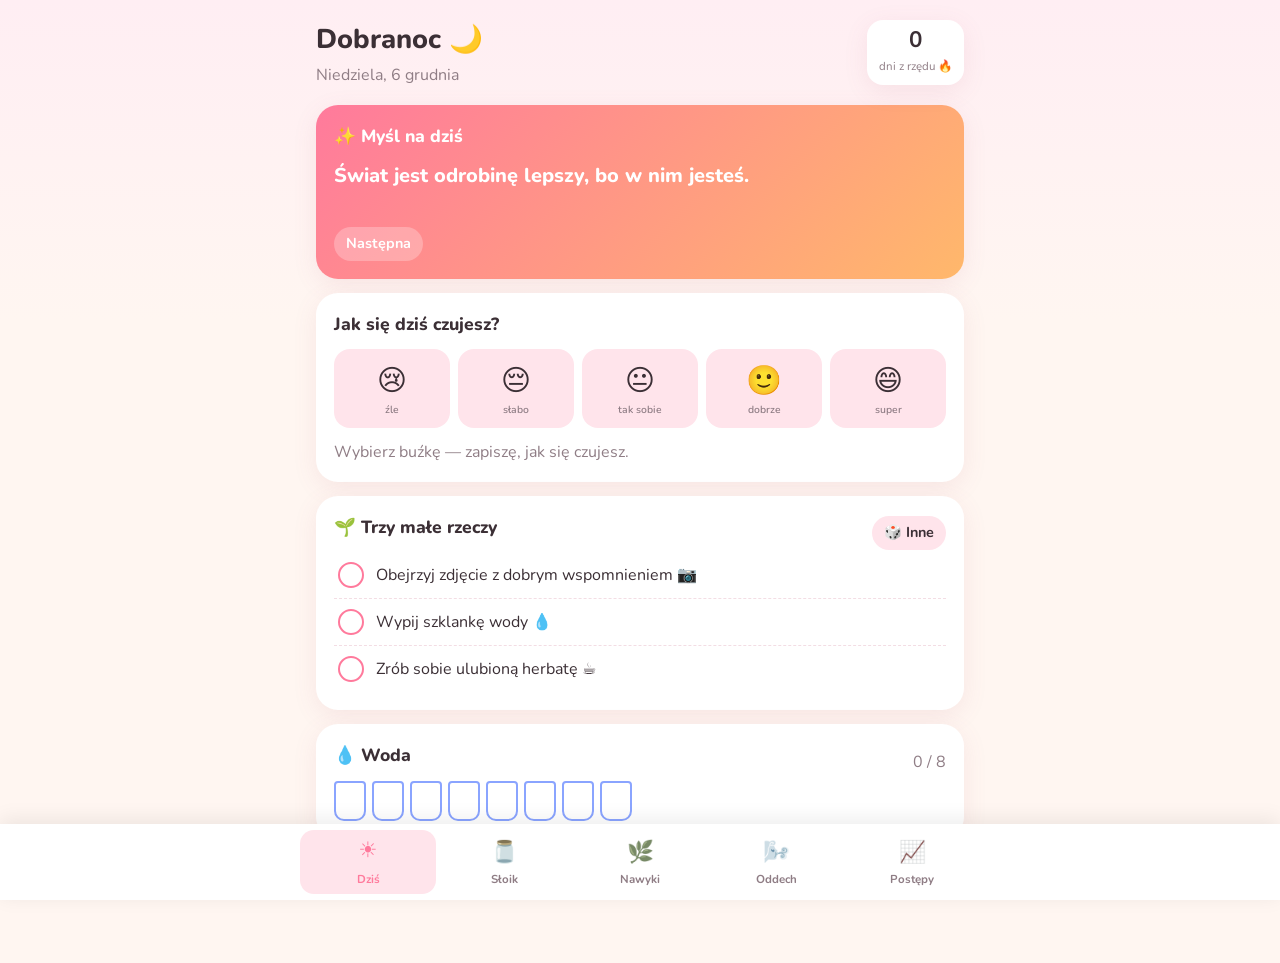
==== commit 7eed2f36: "Ikony PNG i ustawienia do instalacji na telefonie Android i iPhone wymagają ikon PNG (iPhone nie obs" ====
--- a/index.html
+++ b/index.html
@@ -7,7 +7,11 @@
 <title>Szczęśliwy Dzień</title>
 <link rel="manifest" href="manifest.json">
 <link rel="icon" href="icon.svg" type="image/svg+xml">
-<link rel="apple-touch-icon" href="icon.svg">
+<link rel="apple-touch-icon" href="apple-touch-icon.png">
+<meta name="apple-mobile-web-app-capable" content="yes">
+<meta name="mobile-web-app-capable" content="yes">
+<meta name="apple-mobile-web-app-title" content="Szczęście">
+<meta name="apple-mobile-web-app-status-bar-style" content="default">
 <link rel="preconnect" href="https://fonts.googleapis.com">
 <link rel="preconnect" href="https://fonts.gstatic.com" crossorigin>
 <link href="https://fonts.googleapis.com/css2?family=Nunito:wght@400;600;800&display=swap" rel="stylesheet">
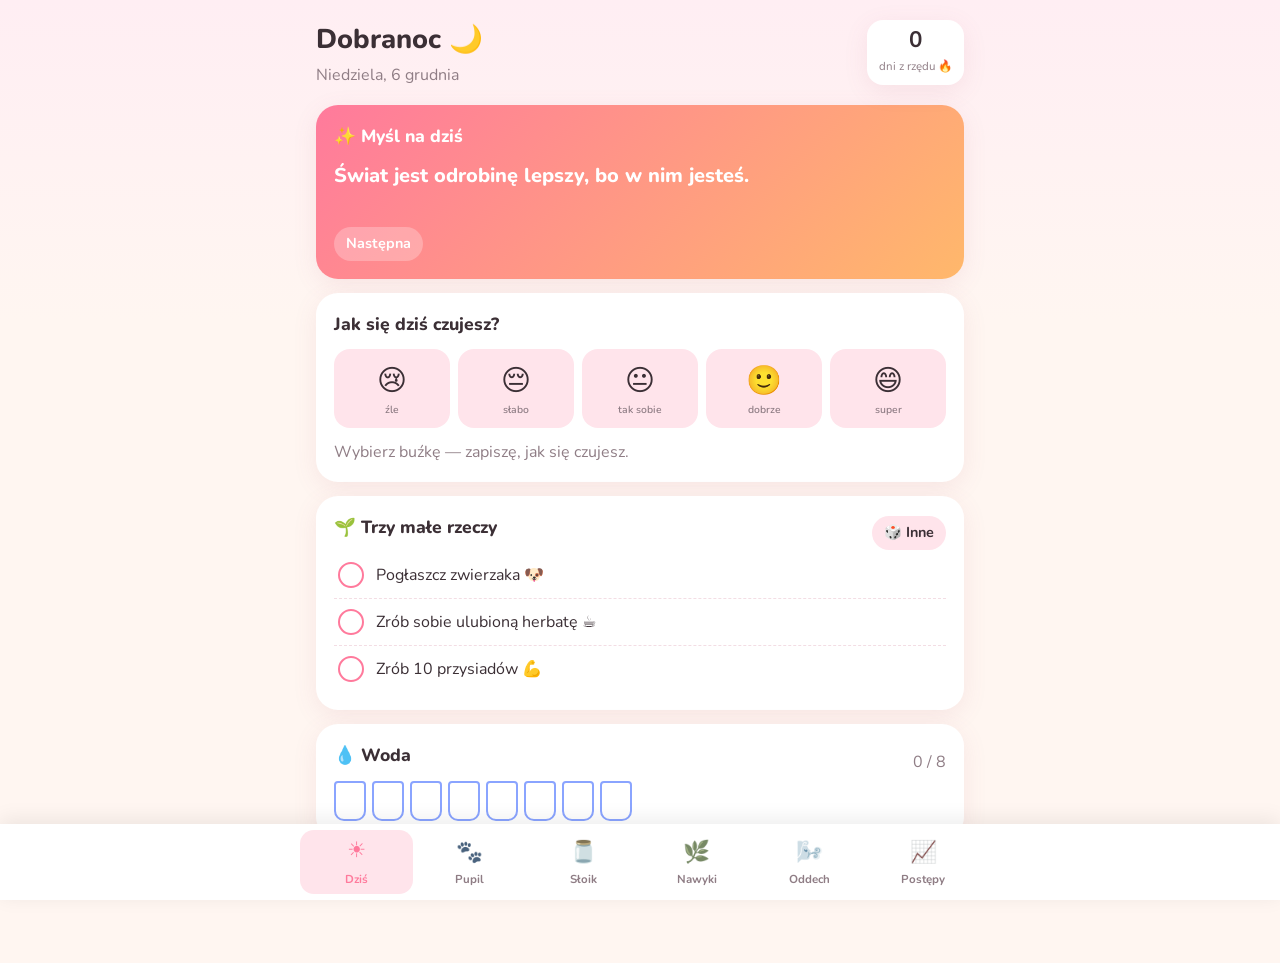
==== commit 8e43292a: "Dodaj zwierzaczka do opieki (zakładka Pupil) Kotek, króliczek, miś lub piesek w wybranym kolorze i z" ====
--- a/index.html
+++ b/index.html
@@ -187,6 +187,45 @@
   .legend { display: flex; gap: 10px; flex-wrap: wrap; font-size: .8rem; color: var(--muted); margin-top: 8px; }
   .legend span { display: inline-flex; align-items: center; gap: 4px; }
 
+  /* pupil */
+  .petbox { position: relative; display: flex; justify-content: center; height: 240px; }
+  .petbox svg { width: 230px; height: 230px; cursor: pointer; transform-origin: 50% 90%;
+    animation: bounce 2.6s ease-in-out infinite; }
+  .petbox.sleep svg { animation: breathe 4s ease-in-out infinite; }
+  .petbox svg.jiggle { animation: jiggle .5s ease; }
+  @keyframes bounce { 0%, 100% { transform: translateY(0) scale(1, 1); } 50% { transform: translateY(-8px) scale(.98, 1.02); } }
+  @keyframes breathe { 0%, 100% { transform: scale(1, 1); } 50% { transform: scale(1.02, .98); } }
+  @keyframes jiggle { 0%, 100% { transform: rotate(0); } 25% { transform: rotate(-6deg) scale(1.05); } 75% { transform: rotate(6deg) scale(1.05); } }
+  .float { position: absolute; font-size: 1.6rem; pointer-events: none; animation: up 1.4s ease-out forwards; }
+  @keyframes up { to { transform: translateY(-110px); opacity: 0; } }
+  .bubble {
+    background: var(--soft); border-radius: 18px; padding: 10px 14px; text-align: center;
+    font-weight: 700; margin: 0 0 6px; position: relative; min-height: 2.8em;
+    display: flex; align-items: center; justify-content: center;
+  }
+  .bubble::after {
+    content: ""; position: absolute; bottom: -8px; left: 50%; margin-left: -8px;
+    border: 8px solid transparent; border-top-color: var(--soft); border-bottom: 0;
+  }
+  .petname { text-align: center; margin: 0; font-size: 1.3rem; font-weight: 800; }
+  .petlvl { text-align: center; color: var(--muted); margin: 0 0 12px; font-size: .9rem; }
+  .bar { margin: 8px 0; }
+  .bar .row { font-size: .9rem; font-weight: 700; }
+  .bar .track { height: 12px; background: var(--soft); border-radius: 99px; overflow: hidden; margin-top: 4px; }
+  .bar .fill { height: 100%; border-radius: 99px; transition: width .5s; }
+  .hearts { font-size: 1.1rem; font-weight: 800; }
+  .actions { display: grid; grid-template-columns: repeat(3, 1fr); gap: 8px; margin-top: 14px; }
+  .actions button { border-radius: 16px; padding: 10px 4px; font-size: .9rem; }
+  .actions small { display: block; font-weight: 600; opacity: .85; font-size: .75rem; }
+  .pick { display: grid; grid-template-columns: repeat(4, 1fr); gap: 8px; margin-bottom: 12px; }
+  .pick button { background: var(--soft); color: var(--text); border-radius: 16px; padding: 6px 2px; font-size: .8rem; }
+  .pick button svg { width: 100%; height: 64px; display: block; }
+  .pick button.on { outline: 3px solid var(--accent); }
+  .swatches { display: flex; gap: 10px; margin-bottom: 12px; flex-wrap: wrap; }
+  .swatches button { width: 38px; height: 38px; padding: 0; border-radius: 50%; border: 3px solid var(--card); box-shadow: 0 0 0 2px var(--line); }
+  .swatches button.on { box-shadow: 0 0 0 3px var(--accent); }
+  .earn { font-size: .85rem; color: var(--muted); margin: 0; padding-left: 18px; }
+
   .toast {
     position: fixed; left: 50%; bottom: 96px; transform: translateX(-50%) translateY(20px);
     background: var(--text); color: var(--bg); padding: 10px 18px; border-radius: 999px;
@@ -234,6 +273,53 @@
     <div class="card">
       <div class="row between"><h2>💧 Woda</h2><span class="muted" id="waterCount"></span></div>
       <div class="glasses" id="glasses"></div>
+    </div>
+  </section>
+
+  <!-- PUPIL -->
+  <section class="view hidden" data-view="pupil">
+    <div class="card hidden" id="adopt">
+      <h2>🐾 Przygarnij zwierzaczka</h2>
+      <p class="muted" style="margin-top:-6px">Będzie rósł i cieszył się, gdy Ty dbasz o siebie.</p>
+      <div class="pick" id="pickType"></div>
+      <div class="swatches" id="pickColor"></div>
+      <input type="text" id="petNameInput" placeholder="Jak ma na imię?" maxlength="20">
+      <div class="row" style="margin-top:10px"><button id="adoptBtn">Przygarniam 💗</button></div>
+    </div>
+
+    <div id="petCard" class="hidden">
+      <div class="card">
+        <div class="bubble" id="petSay"></div>
+        <div class="petbox" id="petBox"></div>
+        <p class="petname" id="petName"></p>
+        <p class="petlvl" id="petLvl"></p>
+        <div class="bar"><div class="row between"><span>🍓 Najedzenie</span><span id="foodTxt"></span></div>
+          <div class="track"><div class="fill" id="foodBar" style="background:var(--m4)"></div></div></div>
+        <div class="bar"><div class="row between"><span>🎈 Radość</span><span id="funTxt"></span></div>
+          <div class="track"><div class="fill" id="funBar" style="background:var(--accent3)"></div></div></div>
+        <div class="bar"><div class="row between"><span>⭐ Do następnego poziomu</span><span id="xpTxt"></span></div>
+          <div class="track"><div class="fill" id="xpBar" style="background:var(--m3)"></div></div></div>
+        <div class="row between" style="margin-top:12px">
+          <span class="hearts">💗 <span id="heartCount">0</span> serduszek</span>
+        </div>
+        <div class="actions">
+          <button id="feedBtn">Nakarm<small>2 💗</small></button>
+          <button id="playBtn" style="background:var(--accent3)">Pobaw się<small>1 💗</small></button>
+          <button id="strokeBtn" class="ghost">Pogłaszcz<small>za darmo</small></button>
+        </div>
+      </div>
+      <div class="card">
+        <h2>💗 Jak zdobywać serduszka?</h2>
+        <ul class="earn">
+          <li>zapisz dzisiejszy nastrój — 3</li>
+          <li>odhacz małe zadanie — 2 za każde</li>
+          <li>wypij szklankę wody — 1 za każdą</li>
+          <li>odhacz dzisiejszy nawyk — 2</li>
+          <li>wrzuć chwilę do słoika — 3 (do 3 razy dziennie)</li>
+          <li>skończ ćwiczenie oddechowe — 3 (do 2 razy dziennie)</li>
+        </ul>
+        <p class="muted" style="margin:10px 0 0;font-size:.85rem">Twój zwierzaczek nigdy nie zachoruje ani nie ucieknie — najwyżej trochę zgłodnieje i zatęskni 🤍</p>
+      </div>
     </div>
   </section>
 
@@ -327,6 +413,7 @@
 
 <nav><div class="inner" id="nav">
   <button data-go="dzis" class="on"><span>☀️</span>Dziś</button>
+  <button data-go="pupil"><span>🐾</span>Pupil</button>
   <button data-go="sloik"><span>🫙</span>Słoik</button>
   <button data-go="nawyki"><span>🌿</span>Nawyki</button>
   <button data-go="oddech"><span>🌬️</span>Oddech</button>
@@ -397,6 +484,7 @@
   document.querySelectorAll('#nav button').forEach(b => b.classList.toggle('on', b.dataset.go === view));
   if (view === 'postepy') renderStats();
   if (view === 'sloik') renderJar();
+  if (view === 'pupil') renderPet();
   window.scrollTo({ top: 0 });
   try { sessionStorage.setItem('view', view); } catch {}
 }
@@ -453,7 +541,7 @@
     const b = el('button', { className: m === i + 1 ? 'on' : '' }, x.e, el('small', { textContent: x.l }));
     b.onclick = () => {
       const first = !today().mood;
-      today().mood = i + 1; save(); renderMood(); renderHeader();
+      today().mood = i + 1; save(); renderMood(); renderHeader(); earn('mood', 3);
       if (first && i >= 3) celebrate(15);
     };
     return b;
@@ -489,6 +577,7 @@
       el('span', { className: 't', textContent: task.t }));
     row.onclick = () => {
       task.done = !task.done; save(); renderTasks();
+      if (task.done) earn('task:' + task.t, 2, 3);
       if (today().tasks.every(x => x.done)) { celebrate(); toast('Wszystkie trzy! Jesteś niesamowita 🎉'); }
     };
     return row;
@@ -503,6 +592,7 @@
     const g = el('button', { className: 'glass' + (i < w ? ' full' : ''), ariaLabel: `Szklanka ${i + 1}` });
     g.onclick = () => {
       today().water = i < w ? i : i + 1; save(); renderWater();
+      if (today().water > w) earn('water:' + today().water, 1);
       if (today().water === 8) toast('8 szklanek! Twoje ciało dziękuje 💧');
     };
     return g;
@@ -540,7 +630,7 @@
   const text = $('jarInput').value.trim();
   if (!text) return $('jarInput').focus();
   data.jar.push({ text, date: new Date().toLocaleDateString('pl-PL'), c: pick(COLORS) });
-  save(); $('jarInput').value = ''; renderJar(); celebrate(18);
+  save(); $('jarInput').value = ''; renderJar(); celebrate(18); earn('jar:' + Date.now(), 3, 3);
   toast(pick(['Wrzucone! 💖', 'Piękna chwila ✨', 'Słoik rośnie 🫙']));
 }
 $('jarAdd').onclick = addJar;
@@ -572,6 +662,7 @@
       day.onclick = () => {
         if (h.done[k]) delete h.done[k]; else h.done[k] = true;
         save(); renderHabits();
+        if (h.done[k] && i === 0) earn('habit:' + h.id, 2);
         const ns = streakFrom(x => h.done[x]);
         if (h.done[k] && [3, 7, 14, 21, 30, 50, 100].includes(ns)) { celebrate(); toast(`${ns} dni z rzędu! 🔥`); }
       };
@@ -616,7 +707,7 @@
   const orb = $('orb'); orb.style.transitionDuration = '1s'; orb.style.transform = 'scale(.45)';
   $('orbText').innerHTML = done ? 'brawo 💛' : 'gotowa?';
   $('breathBtn').textContent = 'Zaczynamy';
-  if (done) toast('Pięknie. Poczuj, jak jest teraz spokojniej 🌿');
+  if (done) { toast('Pięknie. Poczuj, jak jest teraz spokojniej 🌿'); earn('breath:' + Date.now(), 3, 2); }
 }
 $('breathBtn').onclick = () => {
   if (bTimer) return stopBreath(false);
@@ -640,6 +731,201 @@
   bTimer = setInterval(step, 1000);
 };
 
+/* ---------- pupil ---------- */
+const PET_TYPES = { kot: 'Kotek', krolik: 'Króliczek', mis: 'Miś', piesek: 'Piesek' };
+const PET_COLORS = ['#ffb3c7', '#ffd59e', '#b8e0d2', '#c9b8ff', '#f2c9a0', '#d6d6e0'];
+const INK = '#3b2f35';
+let adoptType = 'kot', adoptColor = PET_COLORS[0];
+
+function petLevel(xp) {
+  let lvl = 1, rest = xp;
+  while (rest >= lvl * 10) { rest -= lvl * 10; lvl++; }
+  return { lvl, rest, need: lvl * 10 };
+}
+const stageName = l => l < 3 ? 'maluszek' : l < 6 ? 'brzdąc' : l < 10 ? 'podrostek' : 'dorosły przyjaciel';
+const isNight = () => { const h = new Date().getHours(); return h >= 22 || h < 7; };
+
+function petSVG(t, c, mood, lvl) {
+  const s = Math.min(.8 + (lvl - 1) * .025, 1);
+  const pink = '#ff9fb8';
+  let ears = '', front = '';
+  if (t === 'kot') ears = `<path d="M50 94 L58 30 L98 70 Z" fill="${c}"/><path d="M150 94 L142 30 L102 70 Z" fill="${c}"/>
+    <path d="M62 78 L65 48 L84 68 Z" fill="${pink}" opacity=".6"/><path d="M138 78 L135 48 L116 68 Z" fill="${pink}" opacity=".6"/>`;
+  if (t === 'krolik') ears = [[76, -10], [124, 10]].map(([x, r]) => `<g transform="rotate(${r} ${x} 70)">
+    <ellipse cx="${x}" cy="38" rx="15" ry="40" fill="${c}"/><ellipse cx="${x}" cy="42" rx="7" ry="28" fill="${pink}" opacity=".6"/></g>`).join('');
+  if (t === 'mis') ears = [56, 144].map(x => `<circle cx="${x}" cy="72" r="22" fill="${c}"/><circle cx="${x}" cy="72" r="11" fill="${pink}" opacity=".5"/>`).join('');
+  if (t === 'piesek') front = [[44, 18], [156, -18]].map(([x, r]) => `<g transform="rotate(${r} ${x} 104)">
+    <ellipse cx="${x}" cy="108" rx="17" ry="34" fill="${c}"/><ellipse cx="${x}" cy="108" rx="17" ry="34" fill="#000" opacity=".12"/></g>`).join('');
+
+  const eye = (x) => ({
+    happy: `<path d="M${x - 10} 112 q10 -12 20 0" stroke="${INK}" stroke-width="5" fill="none" stroke-linecap="round"/>`,
+    sleep: `<path d="M${x - 10} 110 q10 9 20 0" stroke="${INK}" stroke-width="4" fill="none" stroke-linecap="round"/>`,
+    normal: `<circle cx="${x}" cy="110" r="8" fill="${INK}"/><circle cx="${x + 3}" cy="107" r="3" fill="#fff"/>`,
+    sad: `<circle cx="${x}" cy="111" r="8" fill="${INK}"/><circle cx="${x + 3}" cy="108" r="3" fill="#fff"/>`
+  })[mood];
+  const brows = mood === 'sad' ? `<path d="M70 97 L88 92 M112 92 L130 97" stroke="${INK}" stroke-width="3.5" stroke-linecap="round"/>` : '';
+  const mouth = {
+    happy: `<path d="M89 127 q11 16 22 0 z" fill="${INK}"/><path d="M95 133 q5 4 10 0" fill="#ff7a9c"/>`,
+    normal: `<path d="M93 128 q7 7 14 0" stroke="${INK}" stroke-width="3.5" fill="none" stroke-linecap="round"/>`,
+    sad: `<path d="M93 133 q7 -6 14 0" stroke="${INK}" stroke-width="3.5" fill="none" stroke-linecap="round"/>`,
+    sleep: `<ellipse cx="100" cy="130" rx="4" ry="3" fill="${INK}"/>`
+  }[mood];
+  const whisk = t === 'kot' ? `<path d="M52 118 l-22 -4 M52 124 l-22 4 M148 118 l22 -4 M148 124 l22 4" stroke="${INK}" stroke-width="2" opacity=".5" stroke-linecap="round"/>` : '';
+  const acc = lvl >= 10
+    ? `<path d="M74 68 L78 42 L90 56 L100 36 L110 56 L122 42 L126 68 Z" fill="#ffd166" stroke="#f0a500" stroke-width="3" stroke-linejoin="round"/><circle cx="100" cy="58" r="4" fill="#ff7a9c"/>`
+    : lvl >= 6
+    ? `<g transform="translate(62 74)">${[0, 72, 144, 216, 288].map(a => `<circle cx="${Math.cos(a * Math.PI / 180) * 9}" cy="${Math.sin(a * Math.PI / 180) * 9}" r="7" fill="#fff" stroke="#ffc2d4" stroke-width="2"/>`).join('')}<circle r="6" fill="#ffd166"/></g>`
+    : lvl >= 3
+    ? `<g transform="translate(140 72)"><path d="M0 0 L-18 -12 L-18 12 Z" fill="#ff5c8a"/><path d="M0 0 L18 -12 L18 12 Z" fill="#ff5c8a"/><circle r="6" fill="#ff85a7"/></g>` : '';
+  const zzz = mood === 'sleep' ? `<text x="150" y="58" font-size="22" font-weight="800" fill="${INK}" opacity=".45">z</text><text x="166" y="38" font-size="15" font-weight="800" fill="${INK}" opacity=".35">z</text>` : '';
+  return `<svg viewBox="0 0 200 200" xmlns="http://www.w3.org/2000/svg">
+    <ellipse cx="100" cy="192" rx="${58 * s}" ry="7" fill="#000" opacity=".08"/>
+    <g transform="translate(100 190) scale(${s}) translate(-100 -190)">
+      ${ears}
+      <ellipse cx="100" cy="122" rx="66" ry="60" fill="${c}"/>
+      <ellipse cx="100" cy="150" rx="38" ry="28" fill="#fff" opacity=".45"/>
+      ${front}
+      <ellipse cx="72" cy="180" rx="17" ry="9" fill="${c}"/><ellipse cx="128" cy="180" rx="17" ry="9" fill="${c}"/>
+      <ellipse cx="72" cy="180" rx="17" ry="9" fill="#000" opacity=".06"/><ellipse cx="128" cy="180" rx="17" ry="9" fill="#000" opacity=".06"/>
+      <circle cx="64" cy="126" r="9" fill="#ff7a9c" opacity=".35"/><circle cx="136" cy="126" r="9" fill="#ff7a9c" opacity=".35"/>
+      ${eye(80)}${eye(120)}${brows}
+      <ellipse cx="100" cy="120" rx="5" ry="3.5" fill="${t === 'kot' ? '#ff7a9c' : INK}"/>
+      ${mouth}${whisk}${acc}
+    </g>${zzz}</svg>`;
+}
+
+function petTick() {
+  const p = data.pet; if (!p) return;
+  const now = Date.now(), mins = (now - (p.last || now)) / 60000;
+  const slow = isNight() ? .4 : 1;
+  p.food = Math.max(10, p.food - mins / 36 * slow);
+  p.fun = Math.max(10, p.fun - mins / 30 * slow);
+  p.last = now;
+  const keep = new Set([0, 1, 2].map(i => dkey(daysAgo(i))));
+  Object.keys(p.earned).forEach(k => { if (!keep.has(k)) delete p.earned[k]; });
+}
+function petMood() {
+  const p = data.pet;
+  if (isNight()) return 'sleep';
+  if (p.food < 30 || p.fun < 25) return 'sad';
+  if (p.food > 60 && p.fun > 55) return 'happy';
+  return 'normal';
+}
+function petSay(text) {
+  const p = data.pet;
+  if (!text) {
+    const w = today().water || 0, h = new Date().getHours();
+    text = isNight() ? 'Zzz… 💤 Śpię. Ty też odpocznij, dobranoc!'
+      : p.food < 30 ? 'Burczy mi w brzuszku… Zadbasz dziś o siebie, żeby zdobyć serduszka? 🥺'
+      : p.fun < 25 ? 'Trochę się nudzę… Pobawimy się? 🎈'
+      : !today().mood ? 'Jak się dziś czujesz? Opowiesz mi w zakładce Dziś? ☀️'
+      : w < 4 && h >= 11 ? 'Napijemy się wody? Ja już mam swoją miseczkę! 💧'
+      : pick(['Cieszę się, że jesteś! 💗', 'Jesteś moją ulubioną osobą na świecie 🌍', 'Dziękuję, że dbasz o mnie — i o siebie też!',
+        'Przytulas? 🤗', 'Dziś jest dobry dzień na coś miłego ✨', 'Duma mnie rozpiera, że Cię mam!', 'Pamiętaj: jesteś wspaniała 🌸']);
+  }
+  $('petSay').textContent = text;
+}
+function floatAt(box, emoji, n = 1) {
+  for (let i = 0; i < n; i++) {
+    const s = el('span', { className: 'float', textContent: emoji });
+    s.style.left = 30 + Math.random() * 40 + '%';
+    s.style.top = 30 + Math.random() * 30 + '%';
+    s.style.animationDelay = i * .12 + 's';
+    box.appendChild(s);
+    setTimeout(() => s.remove(), 1800);
+  }
+}
+function heartPop(n) {
+  const nb = document.querySelector('[data-go=pupil]').getBoundingClientRect();
+  const s = el('span', { className: 'float', textContent: `+${n} 💗` });
+  Object.assign(s.style, { position: 'fixed', left: nb.left + nb.width / 2 - 20 + 'px', top: nb.top - 10 + 'px', fontSize: '1rem', fontWeight: 800, zIndex: 40 });
+  document.body.appendChild(s);
+  setTimeout(() => s.remove(), 1600);
+}
+function gainXp(n) {
+  const p = data.pet, before = petLevel(p.xp).lvl;
+  p.xp += n;
+  const after = petLevel(p.xp).lvl;
+  if (after > before) {
+    celebrate();
+    const gift = after === 3 ? ' Nowa ozdoba: kokardka 🎀' : after === 6 ? ' Nowa ozdoba: kwiatek 🌼' : after === 10 ? ' Nowa ozdoba: korona 👑' : '';
+    toast(`${p.name} ma teraz poziom ${after}!${gift}`);
+  }
+}
+// Serduszka za dbanie o siebie. Każda rzecz liczy się raz dziennie (cap = limit na dzień dla danego rodzaju).
+function earn(key, n, cap) {
+  const p = data.pet; if (!p) return;
+  const got = (p.earned[dkey()] ||= []);
+  if (got.includes(key)) return;
+  const kind = key.split(':')[0];
+  if (cap && got.filter(x => x.split(':')[0] === kind).length >= cap) return;
+  got.push(key); p.hearts += n; gainXp(n); save(); heartPop(n);
+}
+function renderPet() {
+  const p = data.pet;
+  $('adopt').classList.toggle('hidden', !!p);
+  $('petCard').classList.toggle('hidden', !p);
+  if (!p) return renderAdopt();
+  petTick(); save();
+  const { lvl, rest, need } = petLevel(p.xp), mood = petMood();
+  const box = $('petBox');
+  box.className = 'petbox' + (mood === 'sleep' ? ' sleep' : '');
+  box.innerHTML = petSVG(p.type, p.color, mood, lvl);
+  box.querySelector('svg').onclick = stroke;
+  $('petName').textContent = p.name;
+  $('petLvl').textContent = `${PET_TYPES[p.type]} · poziom ${lvl} · ${stageName(lvl)}`;
+  $('foodBar').style.width = p.food + '%'; $('foodTxt').textContent = Math.round(p.food) + '%';
+  $('funBar').style.width = p.fun + '%'; $('funTxt').textContent = Math.round(p.fun) + '%';
+  $('xpBar').style.width = rest / need * 100 + '%'; $('xpTxt').textContent = `${rest} / ${need}`;
+  $('heartCount').textContent = p.hearts;
+  if (!$('petSay').dataset.hold) petSay();
+}
+function sayFor(text, ms = 3500) {
+  petSay(text); $('petSay').dataset.hold = 1;
+  clearTimeout(sayFor.t); sayFor.t = setTimeout(() => { delete $('petSay').dataset.hold; petSay(); }, ms);
+}
+function jiggle() { const s = $('petBox').querySelector('svg'); s.classList.remove('jiggle'); void s.offsetWidth; s.classList.add('jiggle'); }
+function care(cost, stat, amount, emoji, line) {
+  const p = data.pet;
+  if (isNight()) return sayFor('Ćśś… śpię 😴 Wróć do mnie rano!');
+  if (p[stat] >= 98) return sayFor(stat === 'food' ? 'Brzuszek pełny! 😋 Może później?' : 'Już mam mnóstwo radości! 🥰');
+  if (p.hearts < cost) return sayFor('Brakuje serduszek 💗 Zadbaj o siebie w zakładce Dziś — wtedy je zdobędziesz!');
+  p.hearts -= cost; p[stat] = Math.min(100, p[stat] + amount);
+  gainXp(1); save(); renderPet(); jiggle();
+  floatAt($('petBox'), pick(emoji), 3); sayFor(pick(line));
+}
+$('feedBtn').onclick = () => care(2, 'food', 30, ['🍓', '🥕', '🍪', '🐟', '🍎', '🧁'], ['Mniam! Dziękuję 😋', 'Pycha! Ty też coś zjedz 🍓', 'Mniam mniam mniam 💗']);
+$('playBtn').onclick = () => care(1, 'fun', 25, ['🎈', '⚽', '🧶', '🪁', '🫧'], ['Hura! Jeszcze raz! 🎈', 'Ale zabawa! 🥳', 'Kocham się z Tobą bawić 💗']);
+function stroke() {
+  const p = data.pet;
+  p.fun = Math.min(100, p.fun + 2); save(); renderPet(); jiggle();
+  floatAt($('petBox'), '💗', 2);
+  sayFor(isNight() ? 'Mrrr… 💤 (mruczy przez sen)' : pick(['Mrrr… jak miło 🥰', 'Hihi, łaskocze! 😆', 'Jeszcze, jeszcze! 💗', 'Kocham Cię! 💕']), 2500);
+}
+$('strokeBtn').onclick = stroke;
+
+function renderAdopt() {
+  $('pickType').replaceChildren(...Object.entries(PET_TYPES).map(([k, name]) => {
+    const b = el('button', { className: k === adoptType ? 'on' : '' });
+    b.innerHTML = petSVG(k, adoptColor, 'happy', 1) + name;
+    b.onclick = () => { adoptType = k; renderAdopt(); };
+    return b;
+  }));
+  $('pickColor').replaceChildren(...PET_COLORS.map(c => {
+    const b = el('button', { className: c === adoptColor ? 'on' : '', ariaLabel: 'Kolor' });
+    b.style.background = c;
+    b.onclick = () => { adoptColor = c; renderAdopt(); };
+    return b;
+  }));
+}
+$('adoptBtn').onclick = () => {
+  const name = $('petNameInput').value.trim();
+  if (!name) { $('petNameInput').focus(); return toast('Nadaj mu imię 🙂'); }
+  data.pet = { name, type: adoptType, color: adoptColor, born: dkey(), xp: 0, hearts: 5, food: 70, fun: 70, last: Date.now(), earned: {} };
+  save(); renderPet(); celebrate();
+  sayFor(`Cześć! Mam na imię ${name}! Na start dostajesz 5 serduszek 💗`, 5000);
+};
+
 /* ---------- postępy ---------- */
 function renderStats() {
   const W = 330, H = 140, n = 30, bw = W / n;
@@ -697,13 +983,16 @@
 };
 
 /* ---------- start ---------- */
-function renderAll() { renderHeader(); showAffirm(); renderMood(); renderTasks(); renderWater(); renderJar(); renderHabits(); renderModes(); }
+function renderAll() { renderHeader(); showAffirm(); renderMood(); renderTasks(); renderWater(); renderJar(); renderHabits(); renderModes(); renderPet(); }
 renderAll();
 save();
 try { const v = sessionStorage.getItem('view'); if (v) go(v); } catch {}
 // po północy odśwież widok nowego dnia
 let lastDay = dkey();
-setInterval(() => { if (dkey() !== lastDay) { lastDay = dkey(); renderAll(); } }, 60000);
+setInterval(() => {
+  if (dkey() !== lastDay) { lastDay = dkey(); renderAll(); }
+  else if (!document.querySelector('[data-view=pupil]').classList.contains('hidden')) renderPet();
+}, 60000);
 
 if ('serviceWorker' in navigator && location.protocol === 'https:') {
   navigator.serviceWorker.register('sw.js').catch(() => {});
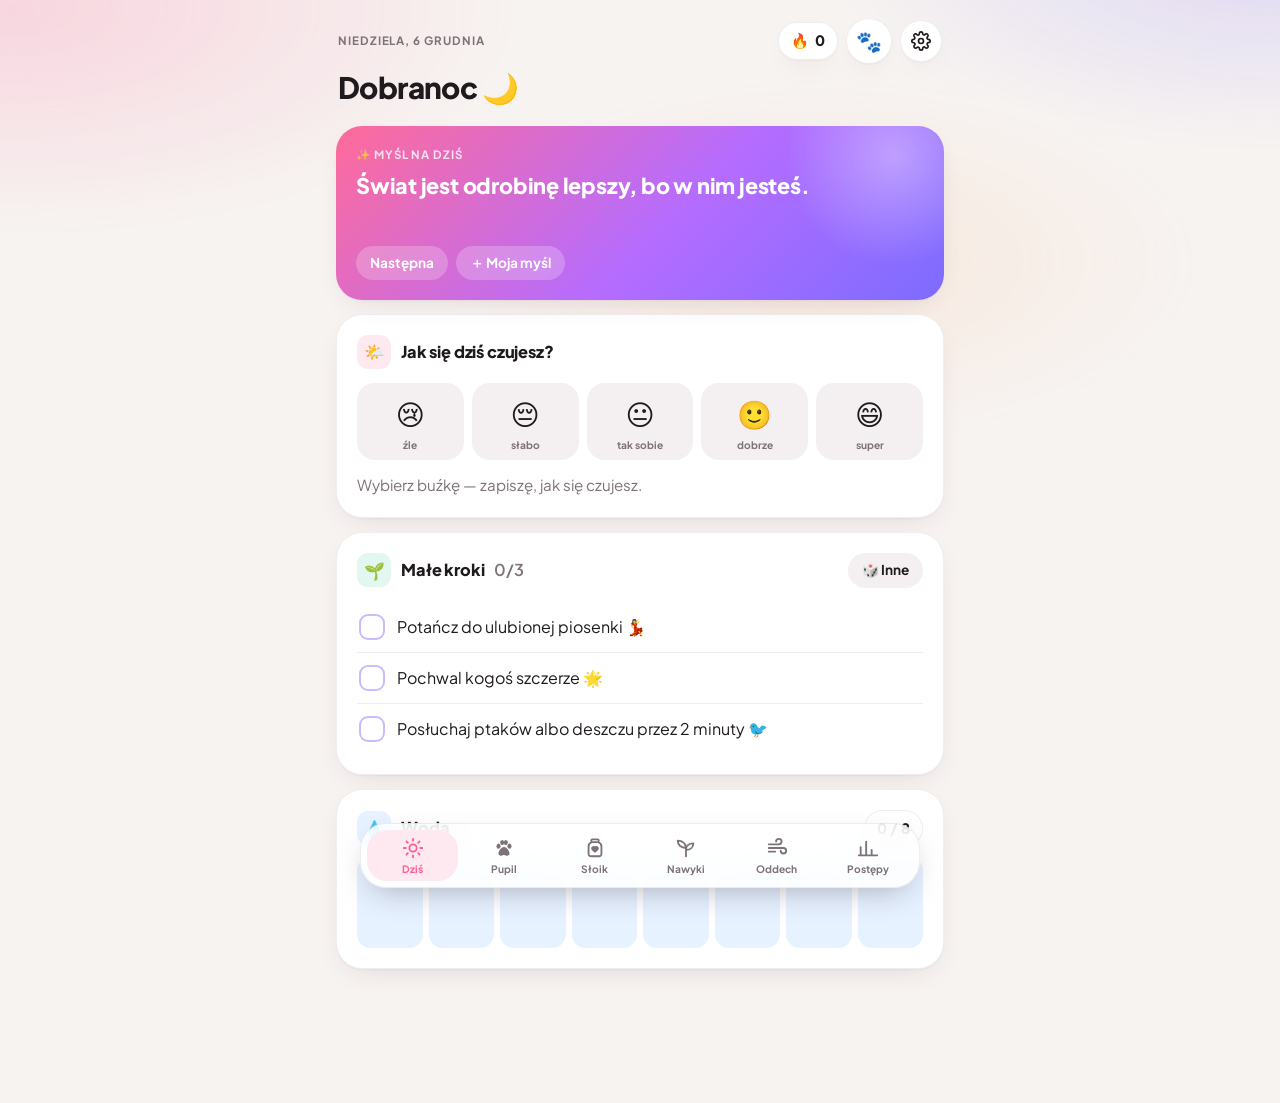
==== commit a5ff6bd0: "Nowy wygląd, sklepik, mini-gra, własne myśli i przypomnienia - Odświeżony, nowoczesny wygląd: nowa c" ====
--- a/index.html
+++ b/index.html
@@ -3,7 +3,8 @@
 <head>
 <meta charset="UTF-8">
 <meta name="viewport" content="width=device-width, initial-scale=1, viewport-fit=cover">
-<meta name="theme-color" content="#ff7a9c">
+<meta name="theme-color" content="#f7f3f1" media="(prefers-color-scheme: light)">
+<meta name="theme-color" content="#111013" media="(prefers-color-scheme: dark)">
 <title>Szczęśliwy Dzień</title>
 <link rel="manifest" href="manifest.json">
 <link rel="icon" href="icon.svg" type="image/svg+xml">
@@ -14,264 +15,55 @@
 <meta name="apple-mobile-web-app-status-bar-style" content="default">
 <link rel="preconnect" href="https://fonts.googleapis.com">
 <link rel="preconnect" href="https://fonts.gstatic.com" crossorigin>
-<link href="https://fonts.googleapis.com/css2?family=Nunito:wght@400;600;800&display=swap" rel="stylesheet">
-<style>
-  :root {
-    --bg: #fff6f1; --bg2: #ffeef3; --card: #ffffff; --text: #3b2f35; --muted: #8f7d85;
-    --accent: #ff7a9c; --accent2: #ffb86b; --accent3: #9b8cff; --soft: #ffe4eb; --line: #f3dde4;
-    --m1: #8aa4ff; --m2: #a9b8d6; --m3: #ffd166; --m4: #ffae6b; --m5: #ff7a9c;
-    --shadow: 0 6px 24px rgba(180, 90, 120, .10);
-  }
-  @media (prefers-color-scheme: dark) {
-    :root {
-      --bg: #1c171b; --bg2: #251d23; --card: #2a2228; --text: #f6ebf0; --muted: #b9a7b0;
-      --soft: #3b2c35; --line: #3a2e36; --shadow: 0 6px 24px rgba(0, 0, 0, .35);
-    }
-  }
-  * { box-sizing: border-box; -webkit-tap-highlight-color: transparent; }
-  html, body { margin: 0; }
-  body {
-    background: linear-gradient(180deg, var(--bg2), var(--bg) 320px);
-    background-color: var(--bg); color: var(--text); min-height: 100vh;
-    font-family: "Nunito", system-ui, -apple-system, "Segoe UI", sans-serif; line-height: 1.5;
-  }
-  main { max-width: 680px; margin: 0 auto; padding: 20px 16px 110px; }
-  header { display: flex; align-items: flex-start; justify-content: space-between; gap: 12px; margin-bottom: 18px; }
-  h1 { font-size: 1.7rem; margin: 0; font-weight: 800; }
-  h2 { font-size: 1.1rem; margin: 0 0 12px; font-weight: 800; }
-  .sub { color: var(--muted); margin: 2px 0 0; }
-  .streak {
-    background: var(--card); box-shadow: var(--shadow); border-radius: 16px;
-    padding: 8px 12px; text-align: center; min-width: 76px;
-  }
-  .streak b { font-size: 1.4rem; display: block; line-height: 1.1; }
-  .streak small { color: var(--muted); font-size: .72rem; }
-  .card {
-    background: var(--card); border-radius: 22px; padding: 18px;
-    margin-bottom: 14px; box-shadow: var(--shadow);
-  }
-  .row { display: flex; gap: 8px; align-items: center; flex-wrap: wrap; }
-  .between { justify-content: space-between; }
-  button {
-    font: inherit; font-weight: 700; background: var(--accent); color: #fff; border: 0;
-    border-radius: 999px; padding: 10px 18px; cursor: pointer; transition: transform .1s;
-  }
-  button:active { transform: scale(.96); }
-  button.ghost { background: var(--soft); color: var(--text); }
-  button.small { padding: 6px 12px; font-size: .9rem; }
-  button:disabled { opacity: .5; }
-  input[type=text], textarea {
-    font: inherit; width: 100%; padding: 11px 14px; border-radius: 14px;
-    border: 1.5px solid var(--line); background: var(--bg); color: var(--text); outline: none;
-  }
-  input[type=text]:focus, textarea:focus { border-color: var(--accent); }
-  textarea { resize: vertical; min-height: 70px; }
-  .muted { color: var(--muted); }
-  .hidden { display: none !important; }
-
-  /* nawigacja */
-  nav {
-    position: fixed; left: 0; right: 0; bottom: 0; z-index: 10;
-    background: var(--card); box-shadow: 0 -4px 20px rgba(0,0,0,.08);
-    padding: 6px 6px calc(6px + env(safe-area-inset-bottom));
-  }
-  nav .inner { max-width: 680px; margin: 0 auto; display: flex; }
-  nav button {
-    flex: 1; background: none; color: var(--muted); border-radius: 14px;
-    padding: 6px 2px; font-size: .72rem; display: flex; flex-direction: column; align-items: center; gap: 2px;
-  }
-  nav button span { font-size: 1.35rem; filter: grayscale(.7); transition: filter .2s, transform .2s; }
-  nav button.on { color: var(--accent); background: var(--soft); }
-  nav button.on span { filter: none; transform: translateY(-2px); }
-  .view { animation: fade .3s ease; }
-  @keyframes fade { from { opacity: 0; transform: translateY(6px); } }
-
-  /* nastrój */
-  .moods { display: grid; grid-template-columns: repeat(5, 1fr); gap: 8px; }
-  .moods button {
-    background: var(--soft); font-size: 1.8rem; padding: 10px 0; border-radius: 16px;
-    display: flex; flex-direction: column; align-items: center; color: var(--text);
-  }
-  .moods button small { font-size: .65rem; font-weight: 600; color: var(--muted); }
-  .moods button.on { background: var(--accent); }
-  .moods button.on small { color: #fff; }
-  .reply { margin: 12px 0 0; min-height: 1.5em; }
-
-  /* afirmacja */
-  .affirm {
-    background: linear-gradient(135deg, var(--accent), var(--accent2)); color: #fff;
-  }
-  .affirm p { font-size: 1.25rem; font-weight: 800; margin: 4px 0 14px; min-height: 2.6em; }
-  .affirm button { background: rgba(255,255,255,.25); }
-
-  /* zadania */
-  .task {
-    display: flex; align-items: center; gap: 12px; padding: 10px 4px;
-    border-bottom: 1px dashed var(--line); cursor: pointer;
-  }
-  .task:last-child { border-bottom: 0; }
-  .check {
-    width: 26px; height: 26px; border-radius: 50%; border: 2px solid var(--accent);
-    display: flex; align-items: center; justify-content: center; flex-shrink: 0; color: #fff; font-size: .9rem;
-  }
-  .task.done .check { background: var(--accent); }
-  .task.done .t { text-decoration: line-through; color: var(--muted); }
-
-  /* woda */
-  .glasses { display: flex; gap: 6px; flex-wrap: wrap; }
-  .glass {
-    width: 32px; height: 40px; border: 2px solid var(--m1); border-radius: 4px 4px 10px 10px;
-    background: transparent; padding: 0; position: relative; overflow: hidden;
-  }
-  .glass::after {
-    content: ""; position: absolute; left: 0; right: 0; bottom: 0; height: 0;
-    background: var(--m1); transition: height .3s;
-  }
-  .glass.full::after { height: 80%; }
-
-  /* słoik */
-  .jarwrap { display: flex; justify-content: center; margin: 4px 0 12px; }
-  .jar { width: 170px; height: 200px; }
-  .memory {
-    background: var(--soft); border-radius: 16px; padding: 14px; margin-top: 12px;
-    font-size: 1.05rem; animation: pop .4s ease;
-  }
-  @keyframes pop { from { transform: scale(.9); opacity: 0; } }
-  .list { list-style: none; padding: 0; margin: 10px 0 0; }
-  .list li { padding: 10px 0; border-bottom: 1px dashed var(--line); display: flex; gap: 10px; }
-  .list li:last-child { border-bottom: 0; }
-  .dot { width: 12px; height: 12px; border-radius: 50%; flex-shrink: 0; margin-top: 6px; }
-  .list small { color: var(--muted); display: block; }
-  .x { background: none; color: var(--muted); padding: 0 6px; margin-left: auto; font-size: 1.1rem; }
-
-  /* nawyki */
-  .habit { padding: 12px 0; border-bottom: 1px dashed var(--line); }
-  .habit:last-child { border-bottom: 0; }
-  .habit .name { font-weight: 800; }
-  .week { display: flex; gap: 6px; margin-top: 8px; }
-  .day {
-    flex: 1; text-align: center; font-size: .7rem; color: var(--muted);
-  }
-  .day i {
-    display: block; height: 28px; border-radius: 9px; background: var(--soft); margin-top: 3px;
-  }
-  .day.on i { background: var(--accent3); }
-  .day.today i { outline: 2px solid var(--accent3); outline-offset: 1px; }
-  .flame { color: var(--accent2); font-weight: 800; font-size: .9rem; }
-
-  /* oddech */
-  .modes { display: grid; grid-template-columns: repeat(3, 1fr); gap: 8px; }
-  .modes button { background: var(--soft); color: var(--text); border-radius: 16px; padding: 10px 4px; font-size: .85rem; }
-  .modes button.on { background: var(--accent3); color: #fff; }
-  .modes small { display: block; font-weight: 600; opacity: .8; }
-  .stage { height: 260px; display: flex; align-items: center; justify-content: center; position: relative; }
-  .orb {
-    width: 220px; height: 220px; border-radius: 50%;
-    background: radial-gradient(circle at 35% 30%, #fff8, transparent 40%),
-                radial-gradient(circle, var(--accent3), var(--accent));
-    transform: scale(.45); transition-property: transform; transition-timing-function: ease-in-out;
-    box-shadow: 0 0 60px color-mix(in srgb, var(--accent3) 50%, transparent);
-  }
-  .orbtext {
-    position: absolute; text-align: center; color: #fff; font-weight: 800; font-size: 1.2rem;
-    text-shadow: 0 1px 6px rgba(0,0,0,.25);
-  }
-  .orbtext b { display: block; font-size: 2rem; }
-
-  /* postępy */
-  .stats { display: grid; grid-template-columns: repeat(3, 1fr); gap: 10px; }
-  .stat { background: var(--soft); border-radius: 16px; padding: 12px 8px; text-align: center; }
-  .stat b { font-size: 1.5rem; display: block; }
-  .stat small { color: var(--muted); font-size: .75rem; }
-  .chart { width: 100%; height: auto; display: block; }
-  .legend { display: flex; gap: 10px; flex-wrap: wrap; font-size: .8rem; color: var(--muted); margin-top: 8px; }
-  .legend span { display: inline-flex; align-items: center; gap: 4px; }
-
-  /* pupil */
-  .petbox { position: relative; display: flex; justify-content: center; height: 240px; }
-  .petbox svg { width: 230px; height: 230px; cursor: pointer; transform-origin: 50% 90%;
-    animation: bounce 2.6s ease-in-out infinite; }
-  .petbox.sleep svg { animation: breathe 4s ease-in-out infinite; }
-  .petbox svg.jiggle { animation: jiggle .5s ease; }
-  @keyframes bounce { 0%, 100% { transform: translateY(0) scale(1, 1); } 50% { transform: translateY(-8px) scale(.98, 1.02); } }
-  @keyframes breathe { 0%, 100% { transform: scale(1, 1); } 50% { transform: scale(1.02, .98); } }
-  @keyframes jiggle { 0%, 100% { transform: rotate(0); } 25% { transform: rotate(-6deg) scale(1.05); } 75% { transform: rotate(6deg) scale(1.05); } }
-  .float { position: absolute; font-size: 1.6rem; pointer-events: none; animation: up 1.4s ease-out forwards; }
-  @keyframes up { to { transform: translateY(-110px); opacity: 0; } }
-  .bubble {
-    background: var(--soft); border-radius: 18px; padding: 10px 14px; text-align: center;
-    font-weight: 700; margin: 0 0 6px; position: relative; min-height: 2.8em;
-    display: flex; align-items: center; justify-content: center;
-  }
-  .bubble::after {
-    content: ""; position: absolute; bottom: -8px; left: 50%; margin-left: -8px;
-    border: 8px solid transparent; border-top-color: var(--soft); border-bottom: 0;
-  }
-  .petname { text-align: center; margin: 0; font-size: 1.3rem; font-weight: 800; }
-  .petlvl { text-align: center; color: var(--muted); margin: 0 0 12px; font-size: .9rem; }
-  .bar { margin: 8px 0; }
-  .bar .row { font-size: .9rem; font-weight: 700; }
-  .bar .track { height: 12px; background: var(--soft); border-radius: 99px; overflow: hidden; margin-top: 4px; }
-  .bar .fill { height: 100%; border-radius: 99px; transition: width .5s; }
-  .hearts { font-size: 1.1rem; font-weight: 800; }
-  .actions { display: grid; grid-template-columns: repeat(3, 1fr); gap: 8px; margin-top: 14px; }
-  .actions button { border-radius: 16px; padding: 10px 4px; font-size: .9rem; }
-  .actions small { display: block; font-weight: 600; opacity: .85; font-size: .75rem; }
-  .pick { display: grid; grid-template-columns: repeat(4, 1fr); gap: 8px; margin-bottom: 12px; }
-  .pick button { background: var(--soft); color: var(--text); border-radius: 16px; padding: 6px 2px; font-size: .8rem; }
-  .pick button svg { width: 100%; height: 64px; display: block; }
-  .pick button.on { outline: 3px solid var(--accent); }
-  .swatches { display: flex; gap: 10px; margin-bottom: 12px; flex-wrap: wrap; }
-  .swatches button { width: 38px; height: 38px; padding: 0; border-radius: 50%; border: 3px solid var(--card); box-shadow: 0 0 0 2px var(--line); }
-  .swatches button.on { box-shadow: 0 0 0 3px var(--accent); }
-  .earn { font-size: .85rem; color: var(--muted); margin: 0; padding-left: 18px; }
-
-  .toast {
-    position: fixed; left: 50%; bottom: 96px; transform: translateX(-50%) translateY(20px);
-    background: var(--text); color: var(--bg); padding: 10px 18px; border-radius: 999px;
-    opacity: 0; transition: .3s; pointer-events: none; z-index: 20; font-weight: 700; max-width: 90vw; text-align: center;
-  }
-  .toast.show { opacity: 1; transform: translateX(-50%) translateY(0); }
-  .confetti { position: fixed; top: -30px; font-size: 1.6rem; pointer-events: none; z-index: 30;
-    animation: fall 3.2s linear forwards; }
-  @keyframes fall { to { transform: translateY(115vh) rotate(540deg); } }
-  @media (prefers-reduced-motion: reduce) { .confetti { display: none; } }
-</style>
+<link href="https://fonts.googleapis.com/css2?family=Plus+Jakarta+Sans:wght@400;500;600;700;800&display=swap" rel="stylesheet">
+<link rel="stylesheet" href="style.css">
 </head>
 <body>
 <main>
   <header>
-    <div>
-      <h1 id="greeting">Cześć ☀️</h1>
-      <p class="sub" id="today"></p>
-    </div>
-    <div class="streak" title="Dni z rzędu z zapisanym nastrojem">
-      <b id="streak">0</b><small>dni z rzędu 🔥</small>
-    </div>
+    <p class="eyebrow" id="today"></p>
+    <div class="head-actions">
+      <span class="chip" title="Dni z rzędu z zapisanym nastrojem">🔥 <span id="streak">0</span></span>
+      <button class="avatar" id="avatar" aria-label="Pupil">🐾</button>
+      <button class="iconbtn" id="settingsBtn" aria-label="Ustawienia">
+        <svg viewBox="0 0 24 24" fill="none" stroke="currentColor" stroke-width="2" stroke-linecap="round" stroke-linejoin="round"><circle cx="12" cy="12" r="3"/><path d="M19.4 15a1.7 1.7 0 0 0 .3 1.8l.1.1a2 2 0 1 1-2.8 2.8l-.1-.1a1.7 1.7 0 0 0-1.8-.3 1.7 1.7 0 0 0-1 1.5V21a2 2 0 1 1-4 0v-.1a1.7 1.7 0 0 0-1.1-1.5 1.7 1.7 0 0 0-1.8.3l-.1.1a2 2 0 1 1-2.8-2.8l.1-.1a1.7 1.7 0 0 0 .3-1.8 1.7 1.7 0 0 0-1.5-1H3a2 2 0 1 1 0-4h.1a1.7 1.7 0 0 0 1.5-1.1 1.7 1.7 0 0 0-.3-1.8l-.1-.1a2 2 0 1 1 2.8-2.8l.1.1a1.7 1.7 0 0 0 1.8.3H9a1.7 1.7 0 0 0 1-1.5V3a2 2 0 1 1 4 0v.1a1.7 1.7 0 0 0 1 1.5 1.7 1.7 0 0 0 1.8-.3l.1-.1a2 2 0 1 1 2.8 2.8l-.1.1a1.7 1.7 0 0 0-.3 1.8V9a1.7 1.7 0 0 0 1.5 1H21a2 2 0 1 1 0 4h-.1a1.7 1.7 0 0 0-1.5 1z"/></svg>
+      </button>
+    </div>
+    <h1 id="greeting">Cześć ☀️</h1>
   </header>
 
   <!-- DZIŚ -->
   <section class="view" data-view="dzis">
-    <div class="card affirm">
-      <h2>✨ Myśl na dziś</h2>
-      <p id="affirm"></p>
-      <button class="small" id="nextAffirm">Następna</button>
-    </div>
-
-    <div class="card">
-      <h2>Jak się dziś czujesz?</h2>
+    <div class="card hero">
+      <p class="eyebrow">✨ Myśl na dziś</p>
+      <p class="quote" id="affirm"></p>
+      <div id="affirmForm" class="hidden">
+        <input type="text" id="affirmInput" placeholder="Twoja myśl, np. „Jestem dla siebie dobra”" maxlength="160">
+        <button class="btn frost small" id="affirmSave">Zapisz</button>
+      </div>
+      <div class="row">
+        <button class="btn frost small" id="nextAffirm">Następna</button>
+        <button class="btn frost small" id="addAffirmBtn">＋ Moja myśl</button>
+      </div>
+    </div>
+
+    <div class="card">
+      <div class="card-head"><h2><span class="ic">🌤️</span>Jak się dziś czujesz?</h2></div>
       <div class="moods" id="moods"></div>
-      <p class="reply muted" id="moodReply"></p>
+      <p class="reply" id="moodReply"></p>
       <textarea id="moodNote" class="hidden" placeholder="Chcesz coś dopisać? Co się dziś wydarzyło?"></textarea>
     </div>
 
     <div class="card">
-      <div class="row between"><h2>🌱 Trzy małe rzeczy</h2><button class="ghost small" id="reroll">🎲 Inne</button></div>
+      <div class="card-head">
+        <h2><span class="ic m">🌱</span>Małe kroki <span class="muted" id="taskCount" style="font-weight:600"></span></h2>
+        <button class="btn soft small" id="reroll">🎲 Inne</button>
+      </div>
       <div id="tasks"></div>
     </div>
 
     <div class="card">
-      <div class="row between"><h2>💧 Woda</h2><span class="muted" id="waterCount"></span></div>
+      <div class="card-head"><h2><span class="ic s">💧</span>Woda</h2><span class="chip" id="waterCount" style="box-shadow:none"></span></div>
       <div class="glasses" id="glasses"></div>
     </div>
   </section>
@@ -279,37 +71,49 @@
   <!-- PUPIL -->
   <section class="view hidden" data-view="pupil">
     <div class="card hidden" id="adopt">
-      <h2>🐾 Przygarnij zwierzaczka</h2>
-      <p class="muted" style="margin-top:-6px">Będzie rósł i cieszył się, gdy Ty dbasz o siebie.</p>
+      <div class="card-head"><h2><span class="ic">🐾</span>Przygarnij zwierzaczka</h2></div>
+      <p class="hint">Będzie rósł i cieszył się, gdy Ty dbasz o siebie.</p>
       <div class="pick" id="pickType"></div>
       <div class="swatches" id="pickColor"></div>
       <input type="text" id="petNameInput" placeholder="Jak ma na imię?" maxlength="20">
-      <div class="row" style="margin-top:10px"><button id="adoptBtn">Przygarniam 💗</button></div>
+      <div class="row" style="margin-top:12px"><button class="btn" id="adoptBtn">Przygarniam 💗</button></div>
     </div>
 
     <div id="petCard" class="hidden">
       <div class="card">
-        <div class="bubble" id="petSay"></div>
         <div class="petbox" id="petBox"></div>
-        <p class="petname" id="petName"></p>
-        <p class="petlvl" id="petLvl"></p>
-        <div class="bar"><div class="row between"><span>🍓 Najedzenie</span><span id="foodTxt"></span></div>
-          <div class="track"><div class="fill" id="foodBar" style="background:var(--m4)"></div></div></div>
-        <div class="bar"><div class="row between"><span>🎈 Radość</span><span id="funTxt"></span></div>
-          <div class="track"><div class="fill" id="funBar" style="background:var(--accent3)"></div></div></div>
-        <div class="bar"><div class="row between"><span>⭐ Do następnego poziomu</span><span id="xpTxt"></span></div>
-          <div class="track"><div class="fill" id="xpBar" style="background:var(--m3)"></div></div></div>
-        <div class="row between" style="margin-top:12px">
-          <span class="hearts">💗 <span id="heartCount">0</span> serduszek</span>
+        <div class="row between" style="align-items:flex-end">
+          <div><p class="petname" id="petName"></p><p class="petlvl" id="petLvl"></p></div>
+          <span class="hearts">💗 <span id="heartCount">0</span></span>
+        </div>
+        <div class="bars">
+          <div class="bar"><div class="row between"><span>🍓 Najedzenie</span><span id="foodTxt"></span></div>
+            <div class="track"><div class="fill" id="foodBar" style="background:var(--grad-warm)"></div></div></div>
+          <div class="bar"><div class="row between"><span>🎈 Radość</span><span id="funTxt"></span></div>
+            <div class="track"><div class="fill" id="funBar" style="background:var(--grad)"></div></div></div>
+          <div class="bar"><div class="row between"><span>⭐ Do następnego poziomu</span><span id="xpTxt"></span></div>
+            <div class="track"><div class="fill" id="xpBar" style="background:var(--sun)"></div></div></div>
         </div>
         <div class="actions">
-          <button id="feedBtn">Nakarm<small>2 💗</small></button>
-          <button id="playBtn" style="background:var(--accent3)">Pobaw się<small>1 💗</small></button>
-          <button id="strokeBtn" class="ghost">Pogłaszcz<small>za darmo</small></button>
+          <button class="action" id="feedBtn"><span>🍓</span>Nakarm<small>2 💗</small></button>
+          <button class="action" id="playBtn"><span>🎈</span>Pobaw się<small>1 💗</small></button>
+          <button class="action" id="strokeBtn"><span>🤗</span>Pogłaszcz<small>za darmo</small></button>
         </div>
       </div>
+
+      <button class="card gamecard" id="gameBtn" style="width:100%;text-align:left">
+        <span class="big">🧺</span>
+        <span><b>Łap truskawki!</b><small id="bestScore"></small></span>
+      </button>
+
       <div class="card">
-        <h2>💗 Jak zdobywać serduszka?</h2>
+        <div class="card-head"><h2><span class="ic v">🛍️</span>Sklepik</h2></div>
+        <div class="seg" id="shopSeg"></div>
+        <div class="shop" id="shop"></div>
+      </div>
+
+      <div class="card">
+        <div class="card-head"><h2><span class="ic">💗</span>Jak zdobywać serduszka?</h2></div>
         <ul class="earn">
           <li>zapisz dzisiejszy nastrój — 3</li>
           <li>odhacz małe zadanie — 2 za każde</li>
@@ -317,8 +121,9 @@
           <li>odhacz dzisiejszy nawyk — 2</li>
           <li>wrzuć chwilę do słoika — 3 (do 3 razy dziennie)</li>
           <li>skończ ćwiczenie oddechowe — 3 (do 2 razy dziennie)</li>
+          <li>zagraj w truskawki — do 8 (2 gry dziennie)</li>
         </ul>
-        <p class="muted" style="margin:10px 0 0;font-size:.85rem">Twój zwierzaczek nigdy nie zachoruje ani nie ucieknie — najwyżej trochę zgłodnieje i zatęskni 🤍</p>
+        <p class="note">Twój zwierzaczek nigdy nie zachoruje ani nie ucieknie — najwyżej trochę zgłodnieje i zatęskni 🤍</p>
       </div>
     </div>
   </section>
@@ -326,18 +131,18 @@
   <!-- SŁOIK -->
   <section class="view hidden" data-view="sloik">
     <div class="card">
-      <h2>🫙 Słoik szczęścia</h2>
-      <p class="muted" style="margin-top:-6px">Wrzucaj tu dobre chwile i to, za co jesteś wdzięczna. W gorszy dzień wylosuj jedną.</p>
+      <div class="card-head"><h2><span class="ic v">🫙</span>Słoik szczęścia</h2></div>
+      <p class="hint">Wrzucaj tu dobre chwile i to, za co jesteś wdzięczna. W gorszy dzień wylosuj jedną.</p>
       <div class="jarwrap"><svg class="jar" id="jar" viewBox="0 0 170 200"></svg></div>
       <input type="text" id="jarInput" placeholder="np. śmiech z przyjaciółką przy kawie" maxlength="200">
-      <div class="row" style="margin-top:10px">
-        <button id="jarAdd">Wrzuć do słoika</button>
-        <button class="ghost" id="jarDraw">🎁 Wylosuj wspomnienie</button>
+      <div class="row" style="margin-top:12px">
+        <button class="btn" id="jarAdd">Wrzuć do słoika</button>
+        <button class="btn soft" id="jarDraw">🎁 Wylosuj</button>
       </div>
       <div id="memory" class="memory hidden"></div>
     </div>
     <div class="card">
-      <h2>Wszystkie chwile <span class="muted" id="jarCount"></span></h2>
+      <div class="card-head"><h2>Wszystkie chwile</h2><span class="chip" id="jarCount" style="box-shadow:none"></span></div>
       <ul class="list" id="jarList"></ul>
     </div>
   </section>
@@ -345,15 +150,15 @@
   <!-- NAWYKI -->
   <section class="view hidden" data-view="nawyki">
     <div class="card">
-      <h2>🌿 Moje dobre nawyki</h2>
-      <p class="muted" style="margin-top:-6px">Stuknij dzisiejszy dzień, gdy uda Ci się coś zrobić.</p>
+      <div class="card-head"><h2><span class="ic m">🌿</span>Moje dobre nawyki</h2></div>
+      <p class="hint">Stuknij dzisiejszy dzień, gdy uda Ci się coś zrobić.</p>
       <div id="habits"></div>
     </div>
     <div class="card">
-      <h2>Dodaj nawyk</h2>
-      <div class="row">
-        <input type="text" id="habitInput" placeholder="np. 🧘‍♀️ Rozciąganie" maxlength="40" style="flex:1">
-        <button id="habitAdd">Dodaj</button>
+      <div class="card-head"><h2>Dodaj nawyk</h2></div>
+      <div class="row" style="flex-wrap:nowrap">
+        <input type="text" id="habitInput" placeholder="np. 🧘‍♀️ Rozciąganie" maxlength="40">
+        <button class="btn" id="habitAdd">Dodaj</button>
       </div>
     </div>
   </section>
@@ -361,19 +166,15 @@
   <!-- ODDECH -->
   <section class="view hidden" data-view="oddech">
     <div class="card">
-      <h2>🌬️ Oddech</h2>
-      <div class="modes" id="modes"></div>
+      <div class="card-head"><h2><span class="ic v">🌬️</span>Oddech</h2></div>
+      <div class="seg" id="modes"></div>
       <div class="stage">
         <div class="orb" id="orb"></div>
         <div class="orbtext" id="orbText">gotowa?</div>
       </div>
-      <div class="row" style="justify-content:center">
-        <button class="ghost small" data-min="1">1 min</button>
-        <button class="ghost small" data-min="3">3 min</button>
-        <button class="ghost small" data-min="5">5 min</button>
-      </div>
-      <div class="row" style="justify-content:center;margin-top:12px">
-        <button id="breathBtn">Zaczynamy</button>
+      <div class="seg" id="mins" style="max-width:280px;margin:0 auto"></div>
+      <div class="row" style="justify-content:center;margin-top:16px">
+        <button class="btn" id="breathBtn">Zaczynamy</button>
       </div>
     </div>
   </section>
@@ -381,7 +182,7 @@
   <!-- POSTĘPY -->
   <section class="view hidden" data-view="postepy">
     <div class="card">
-      <h2>📈 Nastrój — ostatnie 30 dni</h2>
+      <div class="card-head"><h2><span class="ic p">📈</span>Nastrój — ostatnie 30 dni</h2></div>
       <svg class="chart" id="chart" viewBox="0 0 330 140"></svg>
       <div class="legend" id="legend"></div>
     </div>
@@ -396,607 +197,56 @@
       </div>
     </div>
     <div class="card">
-      <h2>📝 Ostatnie notatki</h2>
+      <div class="card-head"><h2><span class="ic">📝</span>Ostatnie notatki</h2></div>
       <ul class="list" id="notes"></ul>
     </div>
-    <div class="card">
-      <h2>💾 Kopia zapasowa</h2>
-      <p class="muted" style="margin-top:-6px">Dane są tylko w tej przeglądarce. Zapisz kopię, żeby ich nie zgubić lub przenieść na inny telefon.</p>
+  </section>
+
+  <!-- USTAWIENIA -->
+  <section class="view hidden" data-view="ustawienia">
+    <button class="back" id="backBtn">‹ Wróć</button>
+    <div class="card">
+      <div class="card-head"><h2><span class="ic p">🔔</span>Przypomnienia</h2><span id="remMaster"></span></div>
+      <div id="remList"></div>
+      <p class="note" id="remStatus"></p>
+      <button class="btn soft" id="icsBtn" style="margin-top:12px">📅 Dodaj do kalendarza telefonu</button>
+      <p class="note">Najpewniejszy sposób: przypomnienia w kalendarzu przychodzą <b>zawsze</b>, nawet gdy aplikacja jest zamknięta. Stuknij przycisk, otwórz pobrany plik i wybierz „Dodaj”.</p>
+    </div>
+
+    <div class="card">
+      <div class="card-head"><h2><span class="ic">✍️</span>Moje myśli dnia</h2></div>
+      <p class="hint">Dopisz zdania, które dodają Ci otuchy — będą pojawiać się w „Myśli na dziś”.</p>
+      <div class="row" style="flex-wrap:nowrap;margin-bottom:10px">
+        <input type="text" id="myAffirmInput" placeholder="np. Mam w sobie dużo siły" maxlength="160">
+        <button class="btn" id="myAffirmAdd">Dodaj</button>
+      </div>
+      <ul class="list" id="myAffirmList"></ul>
+    </div>
+
+    <div class="card">
+      <div class="card-head"><h2><span class="ic s">💾</span>Kopia zapasowa</h2></div>
+      <p class="hint">Nie musisz nic robić — wszystko zapisuje się samo. Kopia przydaje się tylko przy zmianie telefonu albo ponownej instalacji aplikacji.</p>
       <div class="row">
-        <button class="ghost" id="exportBtn">Pobierz kopię</button>
-        <button class="ghost" id="importBtn">Wczytaj kopię</button>
+        <button class="btn soft" id="exportBtn">Pobierz kopię</button>
+        <button class="btn soft" id="importBtn">Wczytaj kopię</button>
         <input type="file" id="importFile" accept="application/json" class="hidden">
       </div>
     </div>
   </section>
 </main>
 
-<nav><div class="inner" id="nav">
-  <button data-go="dzis" class="on"><span>☀️</span>Dziś</button>
-  <button data-go="pupil"><span>🐾</span>Pupil</button>
-  <button data-go="sloik"><span>🫙</span>Słoik</button>
-  <button data-go="nawyki"><span>🌿</span>Nawyki</button>
-  <button data-go="oddech"><span>🌬️</span>Oddech</button>
-  <button data-go="postepy"><span>📈</span>Postępy</button>
-</div></nav>
+<nav id="nav">
+  <button data-go="dzis" class="on"><svg viewBox="0 0 24 24" fill="none" stroke="currentColor" stroke-width="2" stroke-linecap="round"><circle cx="12" cy="12" r="4"/><path d="M12 2v2M12 20v2M4.9 4.9l1.4 1.4M17.7 17.7l1.4 1.4M2 12h2M20 12h2M4.9 19.1l1.4-1.4M17.7 6.3l1.4-1.4"/></svg>Dziś</button>
+  <button data-go="pupil"><svg viewBox="0 0 24 24" fill="currentColor"><ellipse cx="6" cy="10" rx="2.2" ry="2.8"/><ellipse cx="10" cy="6" rx="2.2" ry="2.8"/><ellipse cx="14" cy="6" rx="2.2" ry="2.8"/><ellipse cx="18" cy="10" rx="2.2" ry="2.8"/><path d="M12 11c-3 0-6 4.5-6 7 0 2 2 2.5 3 2.5 1.5 0 2-.8 3-.8s1.5.8 3 .8c1 0 3-.5 3-2.5 0-2.5-3-7-6-7z"/></svg>Pupil</button>
+  <button data-go="sloik"><svg viewBox="0 0 24 24" fill="none" stroke="currentColor" stroke-width="2" stroke-linejoin="round"><rect x="8" y="2.5" width="8" height="3" rx="1"/><path d="M8.5 5.5C6 6.5 5 8 5 10v8.5A2.5 2.5 0 0 0 7.5 21h9a2.5 2.5 0 0 0 2.5-2.5V10c0-2-1-3.5-3.5-4.5"/><path d="M12 11.5c-1.2-1.4-3.5-.6-3.2 1.2.3 1.6 3.2 3.3 3.2 3.3s2.9-1.7 3.2-3.3c.3-1.8-2-2.6-3.2-1.2z" fill="currentColor"/></svg>Słoik</button>
+  <button data-go="nawyki"><svg viewBox="0 0 24 24" fill="none" stroke="currentColor" stroke-width="2" stroke-linecap="round" stroke-linejoin="round"><path d="M12 21v-9"/><path d="M12 12C12 7 8 4 3 4c0 5 4 8 9 8z"/><path d="M12 14c0-4 3-7 8-7 0 4-3 7-8 7z"/></svg>Nawyki</button>
+  <button data-go="oddech"><svg viewBox="0 0 24 24" fill="none" stroke="currentColor" stroke-width="2" stroke-linecap="round"><path d="M3 8h11a3 3 0 1 0-3-3"/><path d="M3 12h16a3 3 0 1 1-3 3"/><path d="M3 16h7"/></svg>Oddech</button>
+  <button data-go="postepy"><svg viewBox="0 0 24 24" fill="none" stroke="currentColor" stroke-width="2" stroke-linecap="round"><path d="M4 20V11M10 20V5M16 20v-6M22 20H2"/></svg>Postępy</button>
+</nav>
 <div class="toast" id="toast"></div>
 
-<script>
-/* ---------- dane ---------- */
-const KEY = 'szczesliwy-dzien-v2';
-const $ = id => document.getElementById(id);
-const pick = arr => arr[Math.floor(Math.random() * arr.length)];
-const z = n => String(n).padStart(2, '0');
-const dkey = (d = new Date()) => `${d.getFullYear()}-${z(d.getMonth() + 1)}-${z(d.getDate())}`;
-const daysAgo = n => { const d = new Date(); d.setHours(12); d.setDate(d.getDate() - n); return d; };
-const el = (tag, props = {}, ...kids) => { const e = Object.assign(document.createElement(tag), props); e.append(...kids); return e; };
-
-function load() {
-  let d = null;
-  try { d = JSON.parse(localStorage.getItem(KEY)); } catch {}
-  d = d || {};
-  d.days = d.days || {};
-  d.jar = d.jar || [];
-  d.habits = d.habits || [
-    { id: 1, name: '💧 Pić wodę', done: {} },
-    { id: 2, name: '🚶‍♀️ Spacer', done: {} },
-    { id: 3, name: '📖 Czytanie', done: {} }
-  ];
-  // przenieś wpisy z pierwszej wersji programu
-  try {
-    const old = JSON.parse(localStorage.getItem('gratitude'));
-    if (Array.isArray(old) && old.length && !d.migrated) {
-      old.forEach(g => d.jar.push({ text: g.text, date: g.date, c: pick(COLORS) }));
-    }
-  } catch {}
-  d.migrated = true;
-  return d;
-}
-const COLORS = ['#ff7a9c', '#ffb86b', '#ffd166', '#9b8cff', '#7fd1b9', '#8aa4ff', '#f78fb3'];
-const data = load();
-function save() { try { localStorage.setItem(KEY, JSON.stringify(data)); } catch {} }
-const today = () => (data.days[dkey()] ||= {});
-
-/* ---------- drobiazgi ---------- */
-function toast(msg) {
-  const t = $('toast'); t.textContent = msg; t.classList.add('show');
-  clearTimeout(toast.t); toast.t = setTimeout(() => t.classList.remove('show'), 2200);
-}
-function celebrate(n = 30) {
-  const emojis = ['🎉', '💖', '🌸', '✨', '🌈', '☀️', '🦋'];
-  for (let i = 0; i < n; i++) {
-    const s = el('span', { className: 'confetti', textContent: pick(emojis) });
-    s.style.left = Math.random() * 100 + 'vw';
-    s.style.animationDelay = Math.random() * .8 + 's';
-    document.body.appendChild(s);
-    setTimeout(() => s.remove(), 4200);
-  }
-}
-function streakFrom(has) {
-  let n = 0, i = has(dkey(daysAgo(0))) ? 0 : 1;
-  while (has(dkey(daysAgo(i)))) { n++; i++; }
-  return n;
-}
-
-/* ---------- nawigacja ---------- */
-function go(view) {
-  document.querySelectorAll('.view').forEach(v => v.classList.toggle('hidden', v.dataset.view !== view));
-  document.querySelectorAll('#nav button').forEach(b => b.classList.toggle('on', b.dataset.go === view));
-  if (view === 'postepy') renderStats();
-  if (view === 'sloik') renderJar();
-  if (view === 'pupil') renderPet();
-  window.scrollTo({ top: 0 });
-  try { sessionStorage.setItem('view', view); } catch {}
-}
-$('nav').onclick = e => { const b = e.target.closest('button'); if (b) go(b.dataset.go); };
-
-/* ---------- nagłówek ---------- */
-function renderHeader() {
-  const h = new Date().getHours();
-  $('greeting').textContent =
-    h < 5 ? 'Dobranoc 🌙' : h < 12 ? 'Dzień dobry ☀️' : h < 18 ? 'Miłego popołudnia 🌼' : 'Dobry wieczór ✨';
-  const s = new Date().toLocaleDateString('pl-PL', { weekday: 'long', day: 'numeric', month: 'long' });
-  $('today').textContent = s[0].toUpperCase() + s.slice(1);
-  $('streak').textContent = streakFrom(k => data.days[k]?.mood);
-}
-
-/* ---------- myśl dnia ---------- */
-const AFFIRM = [
-  'Jesteś wystarczająca dokładnie taka, jaka jesteś.',
-  'Radzisz sobie lepiej, niż Ci się wydaje.',
-  'Świat jest odrobinę lepszy, bo w nim jesteś.',
-  'Odpoczynek to też postęp.',
-  'Każdy mały krok się liczy. Twój też.',
-  'Twoja wrażliwość to supermoc, nie słabość.',
-  'Zasługujesz na te same dobre słowa, które dajesz innym.',
-  'Nie musisz być idealna, żeby być wspaniała.',
-  'Dzień nie musi być perfekcyjny, żeby był dobry.',
-  'Masz prawo mówić „nie” i nadal być dobrym człowiekiem.',
-  'To, co dziś czujesz, minie. Ty zostajesz — silniejsza.',
-  'Jesteś bohaterką swojej historii — i to piękna historia.',
-  'Możesz zacząć od nowa w każdej chwili dnia.',
-  'Ktoś dziś pomyślał o Tobie ciepło — na pewno.',
-  'Twój uśmiech naprawdę rozjaśnia pokój.',
-  'Bądź dla siebie tak czuła, jak dla najlepszej przyjaciółki.',
-  'Nie musisz wszystkiego dźwigać sama.',
-  'Wolniej też jest do przodu.',
-  'Dobre rzeczy już są w drodze do Ciebie.',
-  'Jesteś ważna. Po prostu dlatego, że jesteś.'
-];
-let affIdx = [...dkey()].reduce((a, c) => a * 31 + c.charCodeAt(0) >>> 0, 7) % AFFIRM.length;
-function showAffirm() { $('affirm').textContent = AFFIRM[affIdx]; }
-$('nextAffirm').onclick = () => { affIdx = (affIdx + 1 + Math.floor(Math.random() * (AFFIRM.length - 1))) % AFFIRM.length; showAffirm(); };
-
-/* ---------- nastrój ---------- */
-const MOODS = [
-  { e: '😢', l: 'źle', r: 'Smutek też ma prawo być. Napisz do kogoś bliskiego — nie musisz być z tym sama. 💛' },
-  { e: '😔', l: 'słabo', r: 'Przytulam mocno 🤗 Bądź dziś dla siebie łagodna. Może minuta oddechu?' },
-  { e: '😐', l: 'tak sobie', r: 'Takie dni też są w porządku. Jedna mała przyjemność może coś zmienić.' },
-  { e: '🙂', l: 'dobrze', r: 'Dobrze jest! Wrzuć coś miłego do słoika szczęścia.' },
-  { e: '😄', l: 'super', r: 'Cudownie! Zapamiętaj, co sprawiło, że tak się czujesz ✨' }
-];
-function renderMood() {
-  const m = today().mood;
-  $('moods').replaceChildren(...MOODS.map((x, i) => {
-    const b = el('button', { className: m === i + 1 ? 'on' : '' }, x.e, el('small', { textContent: x.l }));
-    b.onclick = () => {
-      const first = !today().mood;
-      today().mood = i + 1; save(); renderMood(); renderHeader(); earn('mood', 3);
-      if (first && i >= 3) celebrate(15);
-    };
-    return b;
-  }));
-  $('moodReply').textContent = m ? MOODS[m - 1].r : 'Wybierz buźkę — zapiszę, jak się czujesz.';
-  $('moodNote').classList.toggle('hidden', !m);
-  if (document.activeElement !== $('moodNote')) $('moodNote').value = today().note || '';
-}
-$('moodNote').oninput = e => { today().note = e.target.value; save(); };
-
-/* ---------- małe zadania ---------- */
-const IDEAS = [
-  'Wypij szklankę wody 💧', 'Wyjdź na 10-minutowy spacer 🚶‍♀️', 'Potańcz do ulubionej piosenki 💃',
-  'Napisz miłą wiadomość do kogoś bliskiego 📱', 'Przeciągnij się porządnie 🧘‍♀️', 'Zjedz coś pysznego, powoli 🍓',
-  'Otwórz okno i weź 5 głębokich oddechów 🌬️', 'Zrób sobie ulubioną herbatę ☕', 'Posprzątaj jedną małą rzecz 🧺',
-  'Obejrzyj zdjęcie z dobrym wspomnieniem 📷', 'Powiedz sobie w lustrze coś miłego 🪞', 'Przeczytaj kilka stron książki 📖',
-  'Pogłaszcz zwierzaka 🐶', 'Idź dziś wcześniej spać 😴', 'Posłuchaj ptaków albo deszczu przez 2 minuty 🐦',
-  'Pochwal kogoś szczerze 🌟', 'Zrób 10 przysiadów 💪', 'Wyłącz telefon na 30 minut 📵',
-  'Narysuj coś — nawet krzywo 🎨', 'Zaplanuj coś miłego na weekend 🗓️', 'Wyjdź na słońce na 5 minut ☀️'
-];
-function ensureTasks(force) {
-  const t = today();
-  if (!t.tasks || force) {
-    t.tasks = [...IDEAS].sort(() => Math.random() - .5).slice(0, 3).map(x => ({ t: x, done: false }));
-    save();
-  }
-}
-function renderTasks() {
-  ensureTasks();
-  $('tasks').replaceChildren(...today().tasks.map(task => {
-    const row = el('div', { className: 'task' + (task.done ? ' done' : '') },
-      el('span', { className: 'check', textContent: task.done ? '✓' : '' }),
-      el('span', { className: 't', textContent: task.t }));
-    row.onclick = () => {
-      task.done = !task.done; save(); renderTasks();
-      if (task.done) earn('task:' + task.t, 2, 3);
-      if (today().tasks.every(x => x.done)) { celebrate(); toast('Wszystkie trzy! Jesteś niesamowita 🎉'); }
-    };
-    return row;
-  }));
-}
-$('reroll').onclick = () => { ensureTasks(true); renderTasks(); };
-
-/* ---------- woda ---------- */
-function renderWater() {
-  const w = today().water || 0;
-  $('glasses').replaceChildren(...Array.from({ length: 8 }, (_, i) => {
-    const g = el('button', { className: 'glass' + (i < w ? ' full' : ''), ariaLabel: `Szklanka ${i + 1}` });
-    g.onclick = () => {
-      today().water = i < w ? i : i + 1; save(); renderWater();
-      if (today().water > w) earn('water:' + today().water, 1);
-      if (today().water === 8) toast('8 szklanek! Twoje ciało dziękuje 💧');
-    };
-    return g;
-  }));
-  $('waterCount').textContent = `${w} / 8`;
-}
-
-/* ---------- słoik ---------- */
-function renderJar() {
-  const svg = $('jar'), n = data.jar.length;
-  let balls = '';
-  const shown = data.jar.slice(-42);
-  shown.forEach((m, i) => {
-    const col = i % 6, row = Math.floor(i / 6);
-    const x = 32 + col * 21 + (row % 2 ? 10 : 0) + ((i * 7) % 5) - 2;
-    const y = 178 - row * 18 - ((i * 3) % 4);
-    balls += `<circle cx="${Math.min(x, 140)}" cy="${y}" r="9" fill="${m.c || COLORS[i % COLORS.length]}" opacity=".9"/>`;
-  });
-  svg.innerHTML = `
-    <rect x="50" y="6" width="70" height="16" rx="5" fill="var(--accent2)"/>
-    <path d="M44 24 h82 v8 q18 8 18 30 v112 q0 20 -20 20 h-78 q-20 0 -20 -20 v-112 q0 -22 18 -30 z"
-      fill="var(--soft)" stroke="var(--line)" stroke-width="3"/>
-    ${balls}
-    <path d="M40 60 q-6 40 0 100" stroke="#fff" stroke-opacity=".5" stroke-width="5" fill="none" stroke-linecap="round"/>`;
-  $('jarCount').textContent = n ? `(${n})` : '';
-  $('jarList').replaceChildren(...(n ? data.jar.slice().reverse().map((m, ri) => {
-    const idx = n - 1 - ri;
-    const x = el('button', { className: 'x', textContent: '×', title: 'Usuń' });
-    x.onclick = () => { if (confirm('Usunąć tę chwilę ze słoika?')) { data.jar.splice(idx, 1); save(); renderJar(); } };
-    return el('li', {}, el('span', { className: 'dot', style: `background:${m.c}` }),
-      el('div', {}, m.text, el('small', { textContent: m.date })), x);
-  }) : [el('li', { className: 'muted', textContent: 'Słoik jest jeszcze pusty — wrzuć pierwszą dobrą chwilę!' })]));
-}
-function addJar() {
-  const text = $('jarInput').value.trim();
-  if (!text) return $('jarInput').focus();
-  data.jar.push({ text, date: new Date().toLocaleDateString('pl-PL'), c: pick(COLORS) });
-  save(); $('jarInput').value = ''; renderJar(); celebrate(18); earn('jar:' + Date.now(), 3, 3);
-  toast(pick(['Wrzucone! 💖', 'Piękna chwila ✨', 'Słoik rośnie 🫙']));
-}
-$('jarAdd').onclick = addJar;
-$('jarInput').addEventListener('keydown', e => { if (e.key === 'Enter') addJar(); });
-$('jarDraw').onclick = () => {
-  const box = $('memory');
-  if (!data.jar.length) { toast('Najpierw wrzuć coś do słoika 🙂'); return; }
-  const m = pick(data.jar);
-  box.classList.remove('hidden');
-  box.replaceChildren(el('div', { textContent: '„' + m.text + '”' }), el('small', { className: 'muted', textContent: m.date }));
-  box.style.animation = 'none'; void box.offsetWidth; box.style.animation = '';
-};
-
-/* ---------- nawyki ---------- */
-const WD = ['nd', 'pn', 'wt', 'śr', 'cz', 'pt', 'sb'];
-function renderHabits() {
-  const box = $('habits');
-  if (!data.habits.length) { box.replaceChildren(el('p', { className: 'muted', textContent: 'Dodaj swój pierwszy nawyk poniżej 🌱' })); return; }
-  box.replaceChildren(...data.habits.map(h => {
-    const s = streakFrom(k => h.done[k]);
-    const del = el('button', { className: 'x', textContent: '×', title: 'Usuń nawyk' });
-    del.onclick = () => { if (confirm(`Usunąć „${h.name}”?`)) { data.habits = data.habits.filter(x => x !== h); save(); renderHabits(); } };
-    const week = el('div', { className: 'week' });
-    for (let i = 6; i >= 0; i--) {
-      const d = daysAgo(i), k = dkey(d);
-      const day = el('div', { className: 'day' + (h.done[k] ? ' on' : '') + (i === 0 ? ' today' : '') },
-        i === 0 ? 'dziś' : WD[d.getDay()], el('i'));
-      day.style.cursor = 'pointer';
-      day.onclick = () => {
-        if (h.done[k]) delete h.done[k]; else h.done[k] = true;
-        save(); renderHabits();
-        if (h.done[k] && i === 0) earn('habit:' + h.id, 2);
-        const ns = streakFrom(x => h.done[x]);
-        if (h.done[k] && [3, 7, 14, 21, 30, 50, 100].includes(ns)) { celebrate(); toast(`${ns} dni z rzędu! 🔥`); }
-      };
-      week.appendChild(day);
-    }
-    return el('div', { className: 'habit' },
-      el('div', { className: 'row' }, el('span', { className: 'name', textContent: h.name }),
-        el('span', { className: 'flame', textContent: s ? `🔥 ${s}` : '' }), del),
-      week);
-  }));
-}
-function addHabit() {
-  const name = $('habitInput').value.trim();
-  if (!name) return $('habitInput').focus();
-  data.habits.push({ id: Date.now(), name, done: {} });
-  save(); $('habitInput').value = ''; renderHabits(); toast('Nowy nawyk dodany 🌿');
-}
-$('habitAdd').onclick = addHabit;
-$('habitInput').addEventListener('keydown', e => { if (e.key === 'Enter') addHabit(); });
-
-/* ---------- oddech ---------- */
-const BREATH = {
-  spokoj: { name: 'Spokój', hint: '4 · 6', phases: [['Wdech', 4, 1], ['Wydech', 6, .45]] },
-  kwadrat: { name: 'Kwadrat', hint: '4 · 4 · 4 · 4', phases: [['Wdech', 4, 1], ['Zatrzymaj', 4, 1], ['Wydech', 4, .45], ['Zatrzymaj', 4, .45]] },
-  sen: { name: 'Na sen', hint: '4 · 7 · 8', phases: [['Wdech', 4, 1], ['Zatrzymaj', 7, 1], ['Wydech', 8, .45]] }
-};
-let bMode = 'spokoj', bMin = 1, bTimer = null;
-function renderModes() {
-  $('modes').replaceChildren(...Object.entries(BREATH).map(([k, m]) => {
-    const b = el('button', { className: k === bMode ? 'on' : '' }, m.name, el('small', { textContent: m.hint }));
-    b.onclick = () => { if (!bTimer) { bMode = k; renderModes(); } };
-    return b;
-  }));
-  document.querySelectorAll('[data-min]').forEach(b => {
-    b.style.background = +b.dataset.min === bMin ? 'var(--accent3)' : '';
-    b.style.color = +b.dataset.min === bMin ? '#fff' : '';
-    b.onclick = () => { if (!bTimer) { bMin = +b.dataset.min; renderModes(); } };
-  });
-}
-function stopBreath(done) {
-  clearInterval(bTimer); bTimer = null;
-  const orb = $('orb'); orb.style.transitionDuration = '1s'; orb.style.transform = 'scale(.45)';
-  $('orbText').innerHTML = done ? 'brawo 💛' : 'gotowa?';
-  $('breathBtn').textContent = 'Zaczynamy';
-  if (done) { toast('Pięknie. Poczuj, jak jest teraz spokojniej 🌿'); earn('breath:' + Date.now(), 3, 2); }
-}
-$('breathBtn').onclick = () => {
-  if (bTimer) return stopBreath(false);
-  const m = BREATH[bMode], orb = $('orb');
-  const end = Date.now() + bMin * 60000;
-  let pi = -1, left = 0;
-  $('breathBtn').textContent = 'Zatrzymaj';
-  const step = () => {
-    if (left <= 0) {
-      if (pi === m.phases.length - 1 && Date.now() >= end) return stopBreath(true);
-      pi = (pi + 1) % m.phases.length;
-      const [, sec, scale] = m.phases[pi];
-      left = sec;
-      orb.style.transitionDuration = sec + 's';
-      orb.style.transform = `scale(${scale})`;
-    }
-    $('orbText').innerHTML = `${m.phases[pi][0]}<b>${left}</b>`;
-    left--;
-  };
-  step();
-  bTimer = setInterval(step, 1000);
-};
-
-/* ---------- pupil ---------- */
-const PET_TYPES = { kot: 'Kotek', krolik: 'Króliczek', mis: 'Miś', piesek: 'Piesek' };
-const PET_COLORS = ['#ffb3c7', '#ffd59e', '#b8e0d2', '#c9b8ff', '#f2c9a0', '#d6d6e0'];
-const INK = '#3b2f35';
-let adoptType = 'kot', adoptColor = PET_COLORS[0];
-
-function petLevel(xp) {
-  let lvl = 1, rest = xp;
-  while (rest >= lvl * 10) { rest -= lvl * 10; lvl++; }
-  return { lvl, rest, need: lvl * 10 };
-}
-const stageName = l => l < 3 ? 'maluszek' : l < 6 ? 'brzdąc' : l < 10 ? 'podrostek' : 'dorosły przyjaciel';
-const isNight = () => { const h = new Date().getHours(); return h >= 22 || h < 7; };
-
-function petSVG(t, c, mood, lvl) {
-  const s = Math.min(.8 + (lvl - 1) * .025, 1);
-  const pink = '#ff9fb8';
-  let ears = '', front = '';
-  if (t === 'kot') ears = `<path d="M50 94 L58 30 L98 70 Z" fill="${c}"/><path d="M150 94 L142 30 L102 70 Z" fill="${c}"/>
-    <path d="M62 78 L65 48 L84 68 Z" fill="${pink}" opacity=".6"/><path d="M138 78 L135 48 L116 68 Z" fill="${pink}" opacity=".6"/>`;
-  if (t === 'krolik') ears = [[76, -10], [124, 10]].map(([x, r]) => `<g transform="rotate(${r} ${x} 70)">
-    <ellipse cx="${x}" cy="38" rx="15" ry="40" fill="${c}"/><ellipse cx="${x}" cy="42" rx="7" ry="28" fill="${pink}" opacity=".6"/></g>`).join('');
-  if (t === 'mis') ears = [56, 144].map(x => `<circle cx="${x}" cy="72" r="22" fill="${c}"/><circle cx="${x}" cy="72" r="11" fill="${pink}" opacity=".5"/>`).join('');
-  if (t === 'piesek') front = [[44, 18], [156, -18]].map(([x, r]) => `<g transform="rotate(${r} ${x} 104)">
-    <ellipse cx="${x}" cy="108" rx="17" ry="34" fill="${c}"/><ellipse cx="${x}" cy="108" rx="17" ry="34" fill="#000" opacity=".12"/></g>`).join('');
-
-  const eye = (x) => ({
-    happy: `<path d="M${x - 10} 112 q10 -12 20 0" stroke="${INK}" stroke-width="5" fill="none" stroke-linecap="round"/>`,
-    sleep: `<path d="M${x - 10} 110 q10 9 20 0" stroke="${INK}" stroke-width="4" fill="none" stroke-linecap="round"/>`,
-    normal: `<circle cx="${x}" cy="110" r="8" fill="${INK}"/><circle cx="${x + 3}" cy="107" r="3" fill="#fff"/>`,
-    sad: `<circle cx="${x}" cy="111" r="8" fill="${INK}"/><circle cx="${x + 3}" cy="108" r="3" fill="#fff"/>`
-  })[mood];
-  const brows = mood === 'sad' ? `<path d="M70 97 L88 92 M112 92 L130 97" stroke="${INK}" stroke-width="3.5" stroke-linecap="round"/>` : '';
-  const mouth = {
-    happy: `<path d="M89 127 q11 16 22 0 z" fill="${INK}"/><path d="M95 133 q5 4 10 0" fill="#ff7a9c"/>`,
-    normal: `<path d="M93 128 q7 7 14 0" stroke="${INK}" stroke-width="3.5" fill="none" stroke-linecap="round"/>`,
-    sad: `<path d="M93 133 q7 -6 14 0" stroke="${INK}" stroke-width="3.5" fill="none" stroke-linecap="round"/>`,
-    sleep: `<ellipse cx="100" cy="130" rx="4" ry="3" fill="${INK}"/>`
-  }[mood];
-  const whisk = t === 'kot' ? `<path d="M52 118 l-22 -4 M52 124 l-22 4 M148 118 l22 -4 M148 124 l22 4" stroke="${INK}" stroke-width="2" opacity=".5" stroke-linecap="round"/>` : '';
-  const acc = lvl >= 10
-    ? `<path d="M74 68 L78 42 L90 56 L100 36 L110 56 L122 42 L126 68 Z" fill="#ffd166" stroke="#f0a500" stroke-width="3" stroke-linejoin="round"/><circle cx="100" cy="58" r="4" fill="#ff7a9c"/>`
-    : lvl >= 6
-    ? `<g transform="translate(62 74)">${[0, 72, 144, 216, 288].map(a => `<circle cx="${Math.cos(a * Math.PI / 180) * 9}" cy="${Math.sin(a * Math.PI / 180) * 9}" r="7" fill="#fff" stroke="#ffc2d4" stroke-width="2"/>`).join('')}<circle r="6" fill="#ffd166"/></g>`
-    : lvl >= 3
-    ? `<g transform="translate(140 72)"><path d="M0 0 L-18 -12 L-18 12 Z" fill="#ff5c8a"/><path d="M0 0 L18 -12 L18 12 Z" fill="#ff5c8a"/><circle r="6" fill="#ff85a7"/></g>` : '';
-  const zzz = mood === 'sleep' ? `<text x="150" y="58" font-size="22" font-weight="800" fill="${INK}" opacity=".45">z</text><text x="166" y="38" font-size="15" font-weight="800" fill="${INK}" opacity=".35">z</text>` : '';
-  return `<svg viewBox="0 0 200 200" xmlns="http://www.w3.org/2000/svg">
-    <ellipse cx="100" cy="192" rx="${58 * s}" ry="7" fill="#000" opacity=".08"/>
-    <g transform="translate(100 190) scale(${s}) translate(-100 -190)">
-      ${ears}
-      <ellipse cx="100" cy="122" rx="66" ry="60" fill="${c}"/>
-      <ellipse cx="100" cy="150" rx="38" ry="28" fill="#fff" opacity=".45"/>
-      ${front}
-      <ellipse cx="72" cy="180" rx="17" ry="9" fill="${c}"/><ellipse cx="128" cy="180" rx="17" ry="9" fill="${c}"/>
-      <ellipse cx="72" cy="180" rx="17" ry="9" fill="#000" opacity=".06"/><ellipse cx="128" cy="180" rx="17" ry="9" fill="#000" opacity=".06"/>
-      <circle cx="64" cy="126" r="9" fill="#ff7a9c" opacity=".35"/><circle cx="136" cy="126" r="9" fill="#ff7a9c" opacity=".35"/>
-      ${eye(80)}${eye(120)}${brows}
-      <ellipse cx="100" cy="120" rx="5" ry="3.5" fill="${t === 'kot' ? '#ff7a9c' : INK}"/>
-      ${mouth}${whisk}${acc}
-    </g>${zzz}</svg>`;
-}
-
-function petTick() {
-  const p = data.pet; if (!p) return;
-  const now = Date.now(), mins = (now - (p.last || now)) / 60000;
-  const slow = isNight() ? .4 : 1;
-  p.food = Math.max(10, p.food - mins / 36 * slow);
-  p.fun = Math.max(10, p.fun - mins / 30 * slow);
-  p.last = now;
-  const keep = new Set([0, 1, 2].map(i => dkey(daysAgo(i))));
-  Object.keys(p.earned).forEach(k => { if (!keep.has(k)) delete p.earned[k]; });
-}
-function petMood() {
-  const p = data.pet;
-  if (isNight()) return 'sleep';
-  if (p.food < 30 || p.fun < 25) return 'sad';
-  if (p.food > 60 && p.fun > 55) return 'happy';
-  return 'normal';
-}
-function petSay(text) {
-  const p = data.pet;
-  if (!text) {
-    const w = today().water || 0, h = new Date().getHours();
-    text = isNight() ? 'Zzz… 💤 Śpię. Ty też odpocznij, dobranoc!'
-      : p.food < 30 ? 'Burczy mi w brzuszku… Zadbasz dziś o siebie, żeby zdobyć serduszka? 🥺'
-      : p.fun < 25 ? 'Trochę się nudzę… Pobawimy się? 🎈'
-      : !today().mood ? 'Jak się dziś czujesz? Opowiesz mi w zakładce Dziś? ☀️'
-      : w < 4 && h >= 11 ? 'Napijemy się wody? Ja już mam swoją miseczkę! 💧'
-      : pick(['Cieszę się, że jesteś! 💗', 'Jesteś moją ulubioną osobą na świecie 🌍', 'Dziękuję, że dbasz o mnie — i o siebie też!',
-        'Przytulas? 🤗', 'Dziś jest dobry dzień na coś miłego ✨', 'Duma mnie rozpiera, że Cię mam!', 'Pamiętaj: jesteś wspaniała 🌸']);
-  }
-  $('petSay').textContent = text;
-}
-function floatAt(box, emoji, n = 1) {
-  for (let i = 0; i < n; i++) {
-    const s = el('span', { className: 'float', textContent: emoji });
-    s.style.left = 30 + Math.random() * 40 + '%';
-    s.style.top = 30 + Math.random() * 30 + '%';
-    s.style.animationDelay = i * .12 + 's';
-    box.appendChild(s);
-    setTimeout(() => s.remove(), 1800);
-  }
-}
-function heartPop(n) {
-  const nb = document.querySelector('[data-go=pupil]').getBoundingClientRect();
-  const s = el('span', { className: 'float', textContent: `+${n} 💗` });
-  Object.assign(s.style, { position: 'fixed', left: nb.left + nb.width / 2 - 20 + 'px', top: nb.top - 10 + 'px', fontSize: '1rem', fontWeight: 800, zIndex: 40 });
-  document.body.appendChild(s);
-  setTimeout(() => s.remove(), 1600);
-}
-function gainXp(n) {
-  const p = data.pet, before = petLevel(p.xp).lvl;
-  p.xp += n;
-  const after = petLevel(p.xp).lvl;
-  if (after > before) {
-    celebrate();
-    const gift = after === 3 ? ' Nowa ozdoba: kokardka 🎀' : after === 6 ? ' Nowa ozdoba: kwiatek 🌼' : after === 10 ? ' Nowa ozdoba: korona 👑' : '';
-    toast(`${p.name} ma teraz poziom ${after}!${gift}`);
-  }
-}
-// Serduszka za dbanie o siebie. Każda rzecz liczy się raz dziennie (cap = limit na dzień dla danego rodzaju).
-function earn(key, n, cap) {
-  const p = data.pet; if (!p) return;
-  const got = (p.earned[dkey()] ||= []);
-  if (got.includes(key)) return;
-  const kind = key.split(':')[0];
-  if (cap && got.filter(x => x.split(':')[0] === kind).length >= cap) return;
-  got.push(key); p.hearts += n; gainXp(n); save(); heartPop(n);
-}
-function renderPet() {
-  const p = data.pet;
-  $('adopt').classList.toggle('hidden', !!p);
-  $('petCard').classList.toggle('hidden', !p);
-  if (!p) return renderAdopt();
-  petTick(); save();
-  const { lvl, rest, need } = petLevel(p.xp), mood = petMood();
-  const box = $('petBox');
-  box.className = 'petbox' + (mood === 'sleep' ? ' sleep' : '');
-  box.innerHTML = petSVG(p.type, p.color, mood, lvl);
-  box.querySelector('svg').onclick = stroke;
-  $('petName').textContent = p.name;
-  $('petLvl').textContent = `${PET_TYPES[p.type]} · poziom ${lvl} · ${stageName(lvl)}`;
-  $('foodBar').style.width = p.food + '%'; $('foodTxt').textContent = Math.round(p.food) + '%';
-  $('funBar').style.width = p.fun + '%'; $('funTxt').textContent = Math.round(p.fun) + '%';
-  $('xpBar').style.width = rest / need * 100 + '%'; $('xpTxt').textContent = `${rest} / ${need}`;
-  $('heartCount').textContent = p.hearts;
-  if (!$('petSay').dataset.hold) petSay();
-}
-function sayFor(text, ms = 3500) {
-  petSay(text); $('petSay').dataset.hold = 1;
-  clearTimeout(sayFor.t); sayFor.t = setTimeout(() => { delete $('petSay').dataset.hold; petSay(); }, ms);
-}
-function jiggle() { const s = $('petBox').querySelector('svg'); s.classList.remove('jiggle'); void s.offsetWidth; s.classList.add('jiggle'); }
-function care(cost, stat, amount, emoji, line) {
-  const p = data.pet;
-  if (isNight()) return sayFor('Ćśś… śpię 😴 Wróć do mnie rano!');
-  if (p[stat] >= 98) return sayFor(stat === 'food' ? 'Brzuszek pełny! 😋 Może później?' : 'Już mam mnóstwo radości! 🥰');
-  if (p.hearts < cost) return sayFor('Brakuje serduszek 💗 Zadbaj o siebie w zakładce Dziś — wtedy je zdobędziesz!');
-  p.hearts -= cost; p[stat] = Math.min(100, p[stat] + amount);
-  gainXp(1); save(); renderPet(); jiggle();
-  floatAt($('petBox'), pick(emoji), 3); sayFor(pick(line));
-}
-$('feedBtn').onclick = () => care(2, 'food', 30, ['🍓', '🥕', '🍪', '🐟', '🍎', '🧁'], ['Mniam! Dziękuję 😋', 'Pycha! Ty też coś zjedz 🍓', 'Mniam mniam mniam 💗']);
-$('playBtn').onclick = () => care(1, 'fun', 25, ['🎈', '⚽', '🧶', '🪁', '🫧'], ['Hura! Jeszcze raz! 🎈', 'Ale zabawa! 🥳', 'Kocham się z Tobą bawić 💗']);
-function stroke() {
-  const p = data.pet;
-  p.fun = Math.min(100, p.fun + 2); save(); renderPet(); jiggle();
-  floatAt($('petBox'), '💗', 2);
-  sayFor(isNight() ? 'Mrrr… 💤 (mruczy przez sen)' : pick(['Mrrr… jak miło 🥰', 'Hihi, łaskocze! 😆', 'Jeszcze, jeszcze! 💗', 'Kocham Cię! 💕']), 2500);
-}
-$('strokeBtn').onclick = stroke;
-
-function renderAdopt() {
-  $('pickType').replaceChildren(...Object.entries(PET_TYPES).map(([k, name]) => {
-    const b = el('button', { className: k === adoptType ? 'on' : '' });
-    b.innerHTML = petSVG(k, adoptColor, 'happy', 1) + name;
-    b.onclick = () => { adoptType = k; renderAdopt(); };
-    return b;
-  }));
-  $('pickColor').replaceChildren(...PET_COLORS.map(c => {
-    const b = el('button', { className: c === adoptColor ? 'on' : '', ariaLabel: 'Kolor' });
-    b.style.background = c;
-    b.onclick = () => { adoptColor = c; renderAdopt(); };
-    return b;
-  }));
-}
-$('adoptBtn').onclick = () => {
-  const name = $('petNameInput').value.trim();
-  if (!name) { $('petNameInput').focus(); return toast('Nadaj mu imię 🙂'); }
-  data.pet = { name, type: adoptType, color: adoptColor, born: dkey(), xp: 0, hearts: 5, food: 70, fun: 70, last: Date.now(), earned: {} };
-  save(); renderPet(); celebrate();
-  sayFor(`Cześć! Mam na imię ${name}! Na start dostajesz 5 serduszek 💗`, 5000);
-};
-
-/* ---------- postępy ---------- */
-function renderStats() {
-  const W = 330, H = 140, n = 30, bw = W / n;
-  const moodCol = ['var(--m1)', 'var(--m2)', 'var(--m3)', 'var(--m4)', 'var(--m5)'];
-  let s = '';
-  for (let i = 1; i <= 4; i++) s += `<line x1="0" x2="${W}" y1="${120 - i * 22}" y2="${120 - i * 22}" stroke="var(--line)" stroke-dasharray="3 4"/>`;
-  for (let i = n - 1; i >= 0; i--) {
-    const d = daysAgo(i), m = data.days[dkey(d)]?.mood, x = (n - 1 - i) * bw;
-    if (m) s += `<rect x="${x + 2}" y="${120 - m * 22}" width="${bw - 4}" height="${m * 22}" rx="4" fill="${moodCol[m - 1]}"><title>${d.toLocaleDateString('pl-PL')}: ${MOODS[m - 1].l}</title></rect>`;
-    else s += `<circle cx="${x + bw / 2}" cy="116" r="2" fill="var(--line)"/>`;
-    if (i % 7 === 0) s += `<text x="${x + bw / 2}" y="136" font-size="9" text-anchor="middle" fill="var(--muted)">${d.getDate()}.${z(d.getMonth() + 1)}</text>`;
-  }
-  $('chart').innerHTML = s;
-  $('legend').innerHTML = MOODS.map((m, i) => `<span><i class="dot" style="background:${moodCol[i]};margin:0"></i>${m.e} ${m.l}</span>`).join('');
-
-  const days = Object.entries(data.days);
-  const moods = days.map(([, v]) => v.mood).filter(Boolean);
-  $('sDays').textContent = moods.length;
-  $('sJar').textContent = data.jar.length;
-  $('sTasks').textContent = days.reduce((a, [, v]) => a + (v.tasks || []).filter(t => t.done).length, 0);
-  $('sWater').textContent = days.reduce((a, [, v]) => a + (v.water || 0), 0);
-  $('sAvg').textContent = moods.length ? MOODS[Math.round(moods.reduce((a, b) => a + b, 0) / moods.length) - 1].e : '–';
-  // najdłuższa seria
-  const keys = days.filter(([, v]) => v.mood).map(([k]) => k).sort();
-  let best = 0, cur = 0, prev = null;
-  keys.forEach(k => {
-    const t = new Date(k + 'T12:00').getTime();
-    cur = prev && Math.round((t - prev) / 864e5) === 1 ? cur + 1 : 1;
-    best = Math.max(best, cur); prev = t;
-  });
-  $('sBest').textContent = best;
-
-  const notes = days.filter(([, v]) => v.note && v.note.trim()).sort((a, b) => b[0].localeCompare(a[0])).slice(0, 10);
-  $('notes').replaceChildren(...(notes.length ? notes.map(([k, v]) =>
-    el('li', {}, el('span', { textContent: v.mood ? MOODS[v.mood - 1].e : '📝' }),
-      el('div', {}, v.note, el('small', { textContent: new Date(k + 'T12:00').toLocaleDateString('pl-PL', { weekday: 'long', day: 'numeric', month: 'long' }) }))))
-    : [el('li', { className: 'muted', textContent: 'Po wybraniu nastroju możesz dopisać notatkę — pojawi się tutaj.' })]));
-}
-$('exportBtn').onclick = () => {
-  const blob = new Blob([JSON.stringify(data, null, 2)], { type: 'application/json' });
-  const a = el('a', { href: URL.createObjectURL(blob), download: `szczesliwy-dzien-${dkey()}.json` });
-  document.body.appendChild(a); a.click(); a.remove();
-  toast('Kopia zapisana 💾');
-};
-$('importBtn').onclick = () => $('importFile').click();
-$('importFile').onchange = async e => {
-  const f = e.target.files[0]; if (!f) return;
-  try {
-    const d = JSON.parse(await f.text());
-    if (!d.days || !Array.isArray(d.jar)) throw 0;
-    if (!confirm('Zastąpić obecne dane danymi z kopii?')) return;
-    Object.assign(data, d); save(); renderAll(); renderStats(); toast('Dane wczytane ✅');
-  } catch { toast('To nie wygląda na kopię z tej aplikacji 🤔'); }
-  e.target.value = '';
-};
-
-/* ---------- start ---------- */
-function renderAll() { renderHeader(); showAffirm(); renderMood(); renderTasks(); renderWater(); renderJar(); renderHabits(); renderModes(); renderPet(); }
-renderAll();
-save();
-try { const v = sessionStorage.getItem('view'); if (v) go(v); } catch {}
-// po północy odśwież widok nowego dnia
-let lastDay = dkey();
-setInterval(() => {
-  if (dkey() !== lastDay) { lastDay = dkey(); renderAll(); }
-  else if (!document.querySelector('[data-view=pupil]').classList.contains('hidden')) renderPet();
-}, 60000);
-
-if ('serviceWorker' in navigator && location.protocol === 'https:') {
-  navigator.serviceWorker.register('sw.js').catch(() => {});
-}
-</script>
+<script src="app.js"></script>
+<script src="pet.js"></script>
+<script>start();</script>
 </body>
 </html>
--- a/style.css
+++ b/style.css
@@ -0,0 +1,324 @@
+/* ============ Szczęśliwy Dzień — wygląd ============ */
+:root {
+  --bg: #f7f3f1;
+  --surface: #ffffff;
+  --surface-2: #f4eff1;
+  --text: #1f1a1d;
+  --muted: #7d7278;
+  --line: rgba(31, 26, 29, .07);
+  --pink: #ff5d8f;
+  --violet: #7c6cff;
+  --peach: #ff9b5e;
+  --mint: #2fbf94;
+  --sky: #4ea6ff;
+  --sun: #ffc93c;
+  --pink-soft: #ffe9f0;
+  --violet-soft: #eeebff;
+  --peach-soft: #fff0e5;
+  --mint-soft: #e2f7f0;
+  --sky-soft: #e6f2ff;
+  --grad: linear-gradient(135deg, #ff6b9a 0%, #b56cff 55%, #7c6cff 100%);
+  --grad-warm: linear-gradient(135deg, #ff7aa2 0%, #ff9b6a 60%, #ffc75f 100%);
+  --m1: #8aa4ff; --m2: #a9b8d6; --m3: #ffc93c; --m4: #ff9b5e; --m5: #ff5d8f;
+  --shadow: 0 1px 2px rgba(40, 20, 30, .04), 0 10px 30px -14px rgba(90, 40, 70, .18);
+  --radius: 26px;
+  color-scheme: light;
+}
+@media (prefers-color-scheme: dark) {
+  :root {
+    --bg: #111013;
+    --surface: #1b191d;
+    --surface-2: #252228;
+    --text: #f4eef2;
+    --muted: #a59aa1;
+    --line: rgba(255, 255, 255, .07);
+    --pink-soft: #3a1f2c;
+    --violet-soft: #252045;
+    --peach-soft: #3a2518;
+    --mint-soft: #15342b;
+    --sky-soft: #172a40;
+    --shadow: 0 1px 2px rgba(0, 0, 0, .3), 0 12px 30px -14px rgba(0, 0, 0, .6);
+    color-scheme: dark;
+  }
+}
+
+* { box-sizing: border-box; -webkit-tap-highlight-color: transparent; }
+html, body { margin: 0; }
+body {
+  background: var(--bg); color: var(--text); min-height: 100vh;
+  font-family: "Plus Jakarta Sans", system-ui, -apple-system, "Segoe UI", sans-serif;
+  line-height: 1.5; -webkit-font-smoothing: antialiased;
+}
+/* miękkie kolorowe plamy w tle */
+body::before {
+  content: ""; position: fixed; inset: -20vh -20vw auto; height: 70vh; z-index: -1; pointer-events: none;
+  background:
+    radial-gradient(40% 50% at 15% 30%, rgba(255, 110, 160, .22), transparent 70%),
+    radial-gradient(35% 45% at 85% 20%, rgba(124, 108, 255, .20), transparent 70%),
+    radial-gradient(30% 40% at 60% 70%, rgba(255, 170, 100, .14), transparent 70%);
+  filter: blur(10px);
+}
+
+main { max-width: 640px; margin: 0 auto; padding: calc(18px + env(safe-area-inset-top)) 16px 120px; }
+
+/* ---------- nagłówek ---------- */
+header { display: flex; align-items: center; justify-content: space-between; flex-wrap: wrap; gap: 4px 12px; margin: 0 2px 22px; }
+header h1 { flex-basis: 100%; }
+.eyebrow { font-size: .72rem; font-weight: 700; letter-spacing: .08em; text-transform: uppercase; color: var(--muted); margin: 0; }
+h1 { font-size: 1.85rem; line-height: 1.15; margin: 2px 0 0; font-weight: 800; letter-spacing: -.02em; }
+.head-actions { display: flex; align-items: center; gap: 8px; }
+.chip {
+  display: inline-flex; align-items: center; gap: 6px; background: var(--surface); border: 1px solid var(--line);
+  border-radius: 999px; padding: 7px 12px; font-weight: 800; font-size: .9rem; box-shadow: var(--shadow);
+}
+.avatar {
+  width: 46px; height: 46px; border-radius: 50%; background: var(--surface); border: 1px solid var(--line);
+  box-shadow: var(--shadow); padding: 0; overflow: hidden; display: grid; place-items: center; font-size: 1.3rem;
+}
+.avatar svg { width: 150%; height: 150%; margin-top: 24%; }
+.iconbtn {
+  width: 42px; height: 42px; border-radius: 50%; background: var(--surface); border: 1px solid var(--line);
+  box-shadow: var(--shadow); color: var(--text); padding: 0; display: grid; place-items: center;
+}
+.iconbtn svg { width: 20px; height: 20px; }
+
+/* ---------- karty ---------- */
+.card {
+  background: var(--surface); border: 1px solid var(--line); border-radius: var(--radius);
+  padding: 20px; margin-bottom: 14px; box-shadow: var(--shadow);
+}
+.card-head { display: flex; align-items: center; justify-content: space-between; gap: 10px; margin-bottom: 14px; }
+h2 { font-size: 1.02rem; margin: 0; font-weight: 800; letter-spacing: -.01em; display: flex; align-items: center; gap: 10px; }
+.ic {
+  width: 34px; height: 34px; border-radius: 11px; display: grid; place-items: center; font-size: 1.05rem; flex-shrink: 0;
+  background: var(--pink-soft);
+}
+.ic.v { background: var(--violet-soft); } .ic.p { background: var(--peach-soft); }
+.ic.m { background: var(--mint-soft); } .ic.s { background: var(--sky-soft); }
+.hint { color: var(--muted); font-size: .9rem; margin: -6px 0 14px; }
+.muted { color: var(--muted); }
+.hidden { display: none !important; }
+.row { display: flex; gap: 8px; align-items: center; flex-wrap: wrap; }
+.between { justify-content: space-between; }
+
+/* ---------- przyciski i pola ---------- */
+button { font: inherit; cursor: pointer; border: 0; color: inherit; background: none; }
+.btn {
+  font-weight: 700; font-size: .95rem; border-radius: 999px; padding: 11px 20px;
+  background: var(--grad); color: #fff; box-shadow: 0 6px 16px -6px rgba(181, 108, 255, .6);
+  transition: transform .12s, filter .2s;
+}
+.btn:active, .tile:active, .iconbtn:active, .avatar:active { transform: scale(.96); }
+.btn.soft { background: var(--surface-2); color: var(--text); box-shadow: none; }
+.btn.small { padding: 7px 14px; font-size: .85rem; }
+.btn.frost { background: rgba(255, 255, 255, .22); color: #fff; box-shadow: none; backdrop-filter: blur(6px); }
+.btn:disabled { opacity: .45; }
+input[type=text], input[type=time], textarea {
+  font: inherit; width: 100%; padding: 12px 16px; border-radius: 16px; border: 1px solid var(--line);
+  background: var(--surface-2); color: var(--text); outline: none; transition: border-color .2s, background .2s;
+}
+input:focus, textarea:focus { border-color: var(--violet); background: var(--surface); }
+textarea { resize: vertical; min-height: 76px; margin-top: 12px; }
+
+/* ---------- nawigacja ---------- */
+nav {
+  position: fixed; z-index: 10; left: 12px; right: 12px; bottom: calc(12px + env(safe-area-inset-bottom));
+  max-width: 560px; margin: 0 auto; border-radius: 26px; padding: 6px;
+  background: color-mix(in srgb, var(--surface) 82%, transparent);
+  backdrop-filter: blur(20px) saturate(1.6); -webkit-backdrop-filter: blur(20px) saturate(1.6);
+  border: 1px solid var(--line); box-shadow: 0 12px 32px -12px rgba(40, 20, 40, .35);
+  display: flex;
+}
+nav button {
+  flex: 1; border-radius: 20px; padding: 7px 0 5px; color: var(--muted);
+  display: flex; flex-direction: column; align-items: center; gap: 2px; font-size: .64rem; font-weight: 700;
+  transition: color .2s, background .2s;
+}
+nav svg { width: 22px; height: 22px; }
+nav button.on { color: var(--pink); background: var(--pink-soft); }
+.view { animation: fade .35s ease; }
+@keyframes fade { from { opacity: 0; transform: translateY(8px); } }
+
+/* ---------- myśl dnia ---------- */
+.hero {
+  position: relative; overflow: hidden; color: #fff; border: 0;
+  background: var(--grad);
+}
+.hero::after {
+  content: ""; position: absolute; width: 220px; height: 220px; right: -60px; top: -80px; border-radius: 50%;
+  background: radial-gradient(circle, rgba(255, 255, 255, .35), transparent 70%);
+}
+.hero .eyebrow { color: rgba(255, 255, 255, .8); }
+.quote { font-size: 1.35rem; line-height: 1.35; font-weight: 800; letter-spacing: -.01em; margin: 8px 0 16px; min-height: 2.7em; position: relative; }
+.tag { display: inline-block; font-size: .7rem; font-weight: 700; background: rgba(255, 255, 255, .25); border-radius: 99px; padding: 2px 8px; margin-left: 6px; vertical-align: middle; }
+.hero input { background: rgba(255, 255, 255, .92); color: #1f1a1d; border: 0; margin-bottom: 10px; }
+
+/* ---------- nastrój ---------- */
+.moods { display: grid; grid-template-columns: repeat(5, 1fr); gap: 8px; }
+.tile {
+  background: var(--surface-2); border-radius: 18px; padding: 10px 0 8px; font-size: 1.75rem;
+  display: flex; flex-direction: column; align-items: center; gap: 2px; transition: background .2s, transform .12s;
+}
+.tile small { font-size: .64rem; font-weight: 700; color: var(--muted); }
+.tile.on { background: var(--grad); }
+.tile.on small { color: #fff; }
+.reply { margin: 14px 0 0; color: var(--muted); font-size: .95rem; }
+
+/* ---------- zadania ---------- */
+.task { display: flex; align-items: center; gap: 12px; padding: 12px 2px; cursor: pointer; border-top: 1px solid var(--line); }
+.task:first-child { border-top: 0; }
+.check {
+  width: 26px; height: 26px; border-radius: 9px; border: 2px solid color-mix(in srgb, var(--violet) 45%, transparent);
+  display: grid; place-items: center; flex-shrink: 0; color: #fff; font-size: .85rem; font-weight: 800; transition: .2s;
+}
+.task.done .check { background: var(--grad); border-color: transparent; }
+.task.done .t { text-decoration: line-through; color: var(--muted); }
+
+/* ---------- woda ---------- */
+.glasses { display: grid; grid-template-columns: repeat(8, 1fr); gap: 6px; }
+.glass {
+  aspect-ratio: 3 / 4; border-radius: 8px 8px 14px 14px; background: var(--sky-soft); position: relative; overflow: hidden; padding: 0;
+}
+.glass::after { content: ""; position: absolute; inset: auto 0 0; height: 0; background: linear-gradient(180deg, #7cc0ff, var(--sky)); transition: height .35s; }
+.glass.full::after { height: 78%; }
+.progress { height: 8px; border-radius: 99px; background: var(--surface-2); overflow: hidden; }
+.progress i { display: block; height: 100%; border-radius: 99px; background: var(--grad); transition: width .5s; }
+
+/* ---------- listy ---------- */
+.list { list-style: none; padding: 0; margin: 0; }
+.list li { padding: 12px 0; border-top: 1px solid var(--line); display: flex; gap: 12px; align-items: flex-start; }
+.list li:first-child { border-top: 0; }
+.dot { width: 10px; height: 10px; border-radius: 50%; flex-shrink: 0; margin-top: 7px; }
+.list small { color: var(--muted); display: block; font-size: .8rem; }
+.x { color: var(--muted); padding: 0 6px; margin-left: auto; font-size: 1.2rem; line-height: 1; }
+
+/* ---------- słoik ---------- */
+.jarwrap { display: flex; justify-content: center; margin: 0 0 14px; }
+.jar { width: 170px; height: 200px; }
+.memory { background: var(--violet-soft); border-radius: 18px; padding: 14px 16px; margin-top: 14px; font-weight: 600; animation: pop .4s ease; }
+@keyframes pop { from { transform: scale(.92); opacity: 0; } }
+
+/* ---------- nawyki ---------- */
+.habit { padding: 14px 0; border-top: 1px solid var(--line); }
+.habit:first-child { border-top: 0; padding-top: 0; }
+.habit .name { font-weight: 800; }
+.week { display: grid; grid-template-columns: repeat(7, 1fr); gap: 6px; margin-top: 10px; }
+.day { text-align: center; font-size: .66rem; font-weight: 700; color: var(--muted); cursor: pointer; }
+.day i { display: block; height: 30px; border-radius: 10px; background: var(--surface-2); margin-top: 4px; transition: .2s; }
+.day.on i { background: var(--grad); }
+.day.today i { box-shadow: inset 0 0 0 2px var(--violet); }
+.flame { font-weight: 800; font-size: .85rem; color: var(--peach); }
+
+/* ---------- oddech ---------- */
+.seg { display: grid; grid-auto-flow: column; grid-auto-columns: 1fr; gap: 4px; background: var(--surface-2); border-radius: 16px; padding: 4px; }
+.seg button { border-radius: 12px; padding: 8px 4px; font-weight: 700; font-size: .85rem; color: var(--muted); }
+.seg button.on { background: var(--surface); color: var(--text); box-shadow: 0 2px 8px rgba(0, 0, 0, .08); }
+.seg small { display: block; font-weight: 600; font-size: .68rem; opacity: .8; }
+.stage { height: 270px; display: grid; place-items: center; position: relative; }
+.orb {
+  width: 230px; height: 230px; border-radius: 50%; grid-area: 1 / 1;
+  background: radial-gradient(circle at 35% 30%, rgba(255, 255, 255, .55), transparent 40%), var(--grad);
+  transform: scale(.45); transition-property: transform; transition-timing-function: ease-in-out;
+  box-shadow: 0 0 80px -10px rgba(181, 108, 255, .7);
+}
+.orbtext { grid-area: 1 / 1; text-align: center; color: #fff; font-weight: 800; font-size: 1.15rem; z-index: 1; }
+.orbtext b { display: block; font-size: 2.2rem; line-height: 1.1; }
+
+/* ---------- postępy ---------- */
+.stats { display: grid; grid-template-columns: repeat(3, 1fr); gap: 10px; }
+.stat { background: var(--surface-2); border-radius: 18px; padding: 14px 8px; text-align: center; }
+.stat b { font-size: 1.5rem; display: block; font-weight: 800; letter-spacing: -.02em; }
+.stat small { color: var(--muted); font-size: .72rem; font-weight: 600; }
+.chart { width: 100%; height: auto; display: block; }
+.legend { display: flex; gap: 12px; flex-wrap: wrap; font-size: .78rem; color: var(--muted); margin-top: 10px; }
+.legend span { display: inline-flex; align-items: center; gap: 5px; }
+
+/* ---------- pupil ---------- */
+.petbox { position: relative; height: 270px; border-radius: 22px; overflow: hidden; background: var(--surface-2); margin: 0 -4px; }
+.petbox .scene { position: absolute; inset: 0; width: 100%; height: 100%; }
+.petbox .pet { position: absolute; left: 50%; bottom: 6px; width: 220px; height: 220px; margin-left: -110px; cursor: pointer;
+  transform-origin: 50% 90%; animation: bounce 2.6s ease-in-out infinite; }
+.petbox.sleep .pet { animation: breathe 4s ease-in-out infinite; }
+.petbox .pet.jiggle { animation: jiggle .5s ease; }
+@keyframes bounce { 0%, 100% { transform: translateY(0) scale(1, 1); } 50% { transform: translateY(-8px) scale(.98, 1.02); } }
+@keyframes breathe { 0%, 100% { transform: scale(1, 1); } 50% { transform: scale(1.02, .98); } }
+@keyframes jiggle { 0%, 100% { transform: rotate(0); } 25% { transform: rotate(-6deg) scale(1.05); } 75% { transform: rotate(6deg) scale(1.05); } }
+.float { position: absolute; font-size: 1.6rem; pointer-events: none; animation: up 1.4s ease-out forwards; z-index: 3; }
+@keyframes up { to { transform: translateY(-110px); opacity: 0; } }
+.bubble {
+  position: absolute; left: 12px; right: 12px; top: 12px; z-index: 2;
+  background: color-mix(in srgb, var(--surface) 90%, transparent); backdrop-filter: blur(8px);
+  border-radius: 16px; padding: 9px 14px; text-align: center; font-weight: 700; font-size: .92rem;
+  box-shadow: 0 4px 14px -6px rgba(0, 0, 0, .2);
+}
+.petname { font-size: 1.35rem; font-weight: 800; margin: 14px 0 0; letter-spacing: -.01em; }
+.petlvl { color: var(--muted); margin: 0; font-size: .85rem; font-weight: 600; }
+.hearts { background: var(--pink-soft); color: var(--pink); border-radius: 99px; padding: 6px 12px; font-weight: 800; white-space: nowrap; }
+.bars { display: grid; gap: 10px; margin-top: 16px; }
+.bar .row { font-size: .82rem; font-weight: 700; }
+.bar .track { height: 10px; background: var(--surface-2); border-radius: 99px; overflow: hidden; margin-top: 5px; }
+.bar .fill { height: 100%; border-radius: 99px; transition: width .5s; }
+.actions { display: grid; grid-template-columns: repeat(3, 1fr); gap: 8px; margin-top: 16px; }
+.action { background: var(--surface-2); border-radius: 18px; padding: 12px 4px; font-weight: 700; font-size: .88rem;
+  display: flex; flex-direction: column; align-items: center; gap: 2px; transition: transform .12s; }
+.action:active { transform: scale(.96); }
+.action span { font-size: 1.5rem; }
+.action small { font-size: .7rem; color: var(--muted); font-weight: 600; }
+.gamecard { display: flex; align-items: center; gap: 14px; background: var(--grad-warm); color: #fff; border: 0; cursor: pointer; }
+.gamecard .big { font-size: 2.6rem; }
+.gamecard b { font-size: 1.1rem; display: block; }
+.gamecard small { opacity: .9; }
+.pick { display: grid; grid-template-columns: repeat(4, 1fr); gap: 8px; margin-bottom: 14px; }
+.pick button { background: var(--surface-2); border-radius: 18px; padding: 6px 2px 8px; font-size: .78rem; font-weight: 700; }
+.pick button svg { width: 100%; height: 66px; display: block; }
+.pick button.on { box-shadow: inset 0 0 0 2px var(--pink); background: var(--pink-soft); }
+.swatches { display: flex; gap: 10px; margin-bottom: 14px; flex-wrap: wrap; }
+.swatches button { width: 36px; height: 36px; border-radius: 50%; box-shadow: inset 0 0 0 1px rgba(0, 0, 0, .08); }
+.swatches button.on { box-shadow: 0 0 0 3px var(--surface), 0 0 0 5px var(--pink); }
+.earn { font-size: .88rem; color: var(--muted); margin: 0; padding-left: 18px; }
+.earn li { margin: 3px 0; }
+
+/* sklepik */
+.shop { display: grid; grid-template-columns: repeat(3, 1fr); gap: 10px; margin-top: 14px; }
+.item { background: var(--surface-2); border-radius: 18px; padding: 8px 6px 10px; text-align: center; font-size: .78rem; font-weight: 700; position: relative; }
+.item .prev { width: 100%; aspect-ratio: 1; border-radius: 14px; overflow: hidden; position: relative; margin-bottom: 6px; background: var(--surface); }
+.item .prev svg { position: absolute; inset: 0; width: 100%; height: 100%; }
+.item .price { display: inline-block; white-space: nowrap; margin-top: 4px; border-radius: 99px; padding: 2px 9px; font-size: .72rem; background: var(--pink-soft); color: var(--pink); }
+.item .price.own { background: var(--surface); color: var(--muted); }
+.item .price.wear { background: var(--grad); color: #fff; }
+.item.locked { opacity: .55; }
+
+/* gra */
+.game { position: fixed; inset: 0; z-index: 50; background: linear-gradient(180deg, #bfe6ff, #fff1f6); display: flex; flex-direction: column; touch-action: none; }
+.game canvas { flex: 1; width: 100%; display: block; }
+.game-top { position: absolute; top: calc(12px + env(safe-area-inset-top)); left: 12px; right: 12px; display: flex; justify-content: space-between; align-items: center; z-index: 2; }
+.game-top .chip { color: #1f1a1d; background: rgba(255, 255, 255, .85); }
+.game-over { position: absolute; inset: 0; display: grid; place-items: center; z-index: 3; background: rgba(20, 10, 30, .35); backdrop-filter: blur(4px); }
+.game-over .card { width: min(340px, 88vw); text-align: center; color: var(--text); }
+.game-over .score { font-size: 3rem; font-weight: 800; margin: 0; line-height: 1; }
+
+/* ustawienia */
+.back { display: inline-flex; align-items: center; gap: 6px; font-weight: 700; color: var(--muted); margin: 0 0 12px; padding: 4px 0; }
+.rem { display: flex; align-items: center; gap: 10px; padding: 10px 0; border-top: 1px solid var(--line); }
+.rem:first-child { border-top: 0; }
+.rem .txt { flex: 1; font-size: .85rem; font-weight: 600; line-height: 1.35; }
+.rem input[type=time] { width: 96px; padding: 8px 10px; border-radius: 12px; }
+.switch { width: 46px; height: 28px; border-radius: 99px; background: var(--surface-2); position: relative; flex-shrink: 0; box-shadow: inset 0 0 0 1px var(--line); transition: background .2s; }
+.switch::after { content: ""; position: absolute; top: 3px; left: 3px; width: 22px; height: 22px; border-radius: 50%; background: #fff; box-shadow: 0 1px 4px rgba(0, 0, 0, .2); transition: transform .2s; }
+.switch.on { background: var(--grad); }
+.switch.on::after { transform: translateX(18px); }
+.note { background: var(--surface-2); border-radius: 16px; padding: 12px 14px; font-size: .85rem; color: var(--muted); margin-top: 12px; }
+
+/* ---------- powiadomienia w aplikacji ---------- */
+.toast {
+  position: fixed; left: 50%; bottom: calc(96px + env(safe-area-inset-bottom)); transform: translateX(-50%) translateY(20px);
+  background: var(--text); color: var(--bg); padding: 11px 18px; border-radius: 16px; z-index: 60;
+  opacity: 0; transition: .3s; pointer-events: none; font-weight: 700; font-size: .9rem; max-width: 90vw; text-align: center;
+}
+.toast.show { opacity: 1; transform: translateX(-50%) translateY(0); }
+.confetti { position: fixed; top: -30px; font-size: 1.6rem; pointer-events: none; z-index: 70; animation: fall 3.2s linear forwards; }
+@keyframes fall { to { transform: translateY(115vh) rotate(540deg); } }
+@media (prefers-reduced-motion: reduce) {
+  .confetti { display: none; }
+  .petbox .pet { animation: none; }
+}
